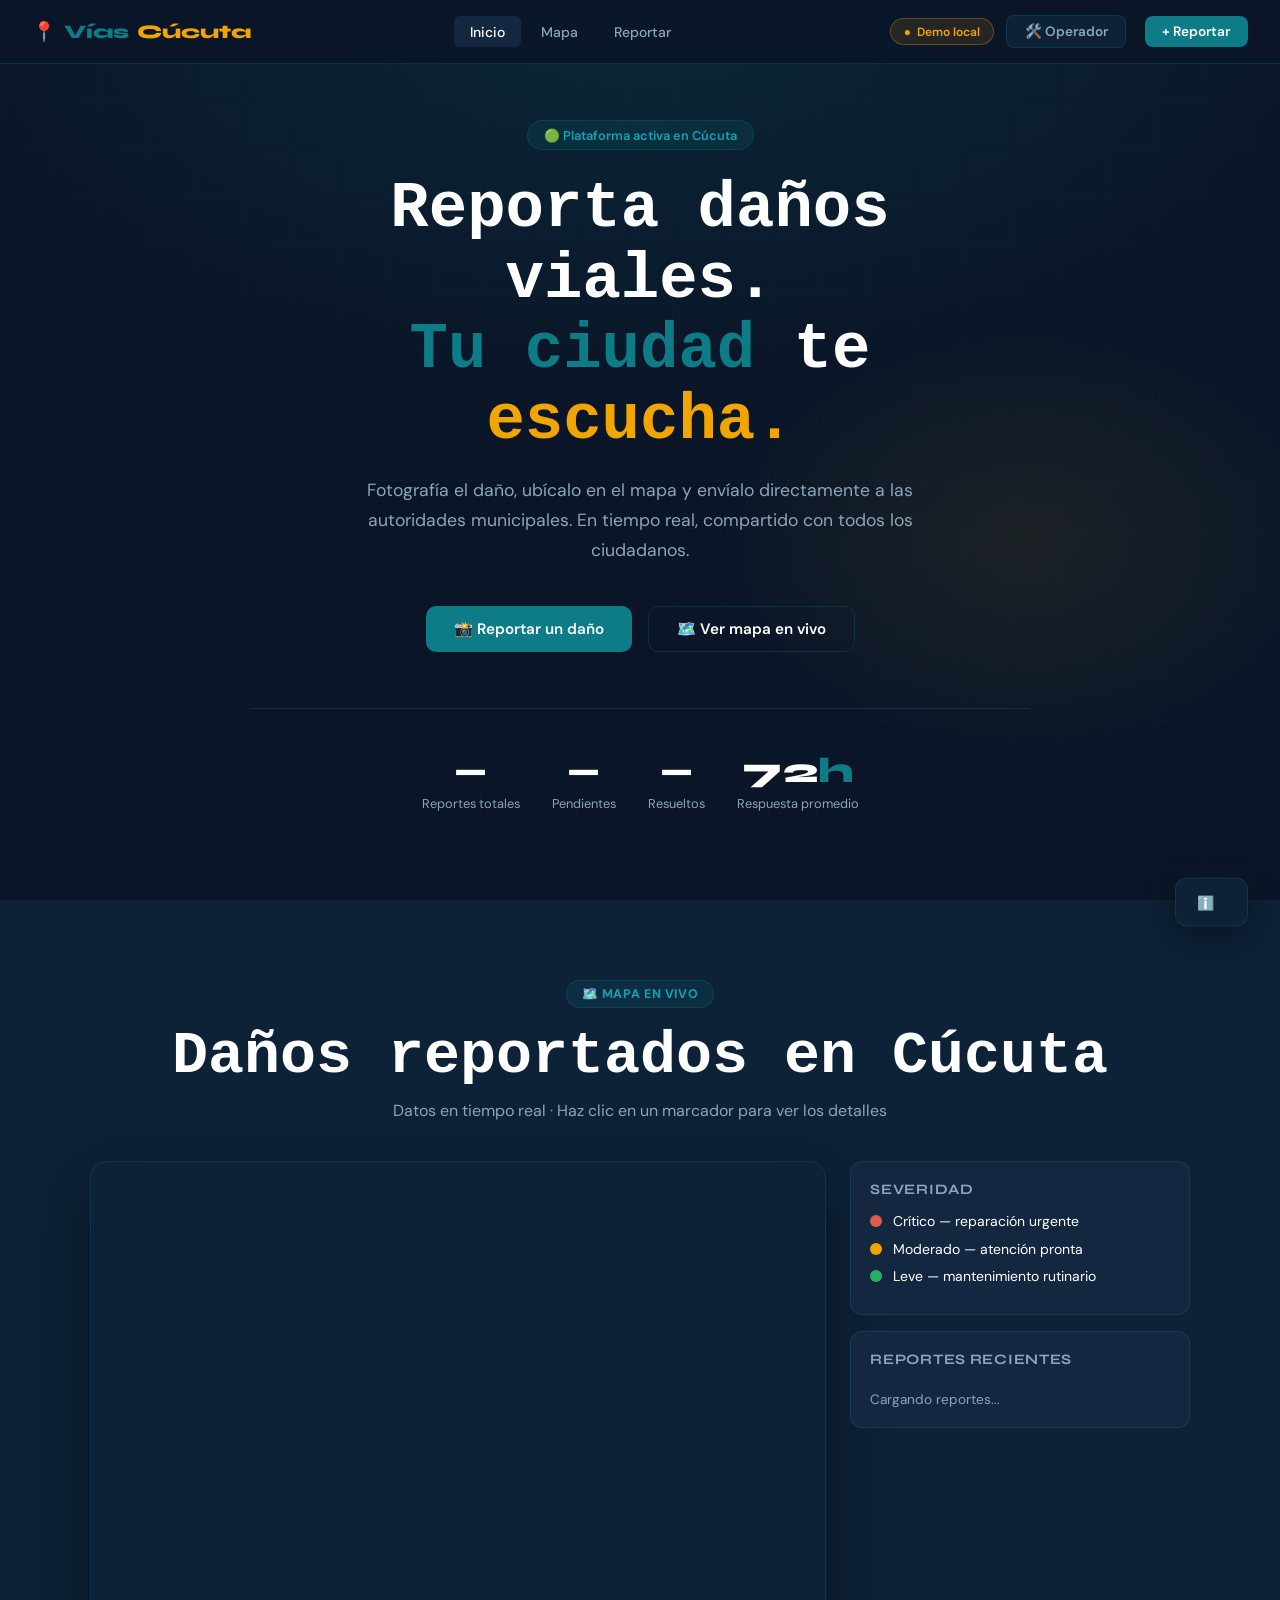
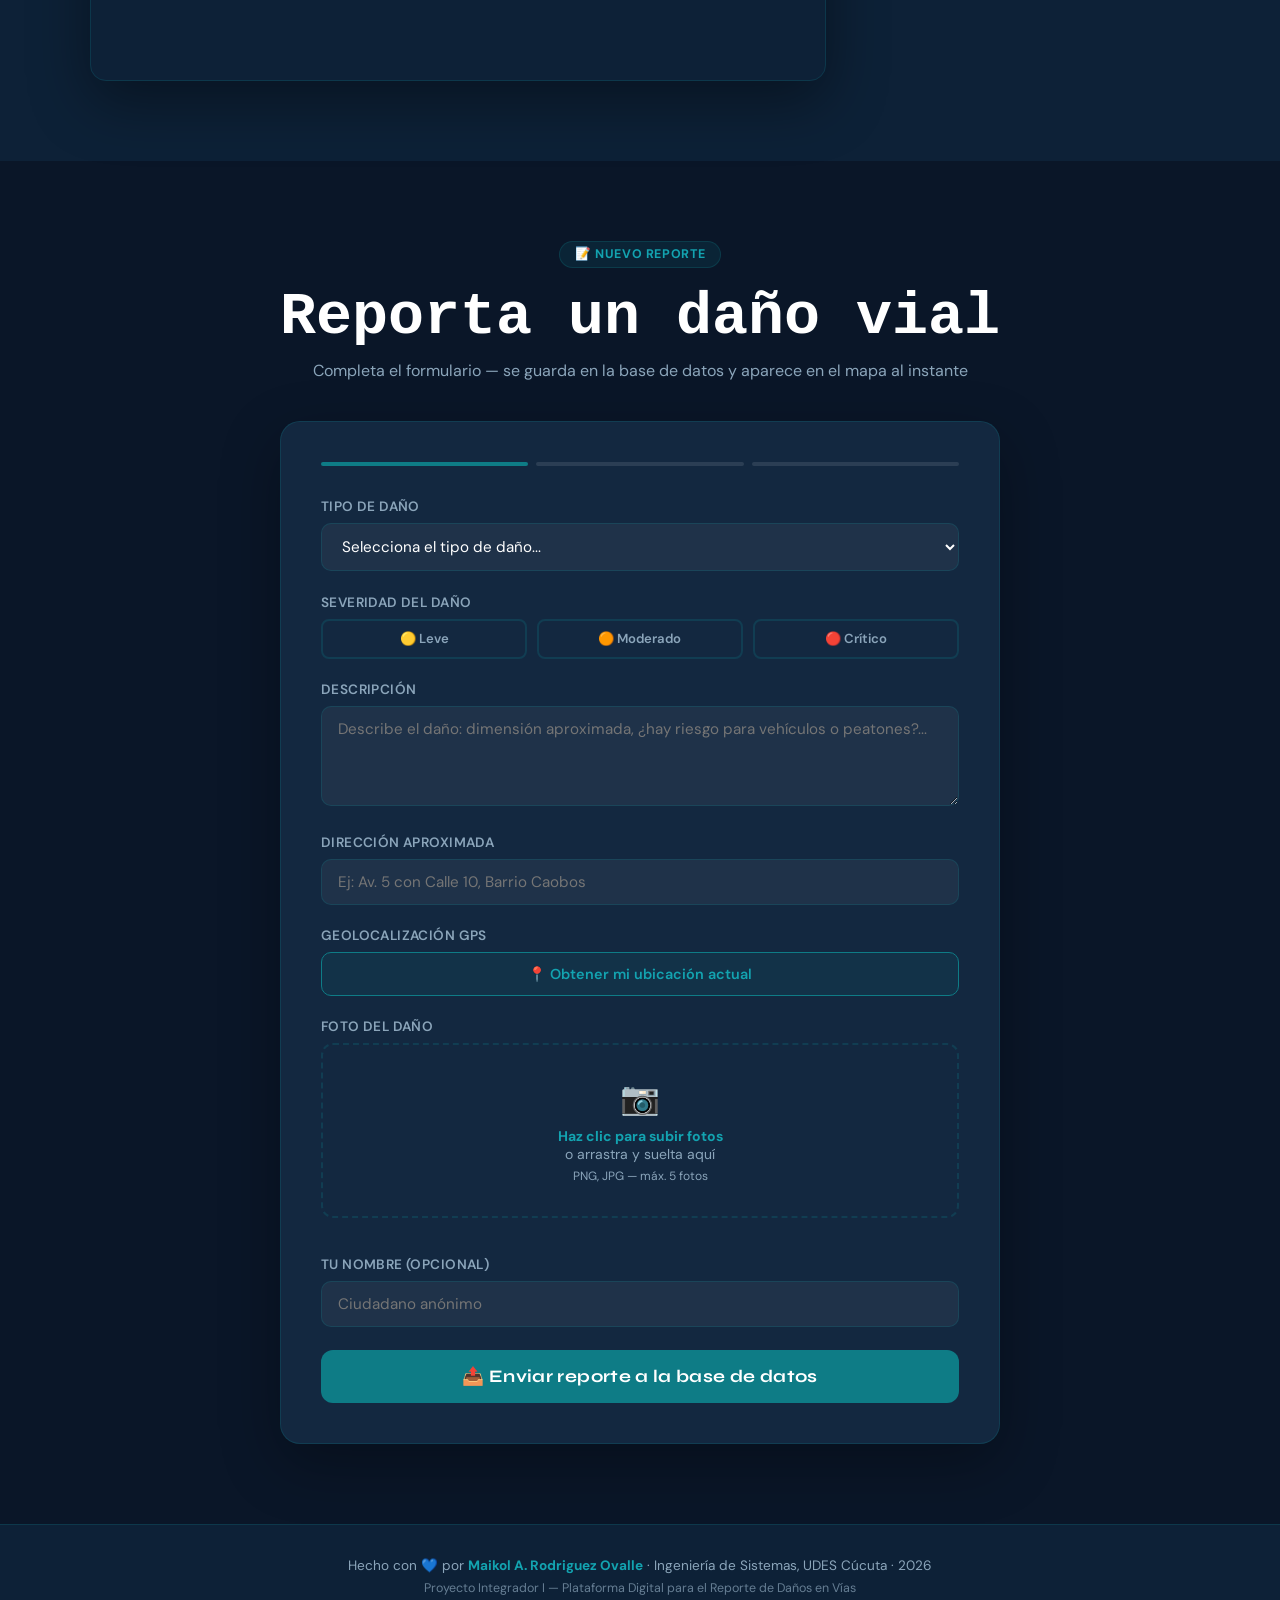
==== index.html @ e51b186f "Arreglo en bugs" ====
<!DOCTYPE html>
<html lang="es">
<head>
	<meta charset="UTF-8"/>
	<meta name="viewport" content="width=device-width, initial-scale=1.0"/>
	<title>VíasCúcuta — Reporte Ciudadano</title>
	<link rel="preconnect" href="https://fonts.googleapis.com"/>
	<link href="https://fonts.googleapis.com/css2?family=Syne:wght@400;600;700;800&family=DM+Sans:wght@300;400;500&display=swap" rel="stylesheet"/>
	<link rel="stylesheet" href="https://unpkg.com/leaflet@1.9.4/dist/leaflet.css"/>
	<script src="https://unpkg.com/leaflet@1.9.4/dist/leaflet.js"></script>

	<!-- ══════════════════════════════════════════════════════
		 FIREBASE SDK
	══════════════════════════════════════════════════════ -->
	<script type="module">
        import { initializeApp }          from "https://www.gstatic.com/firebasejs/10.12.0/firebase-app.js";
        import { getFirestore,
            collection, addDoc, onSnapshot,
            query, orderBy, serverTimestamp }
            from "https://www.gstatic.com/firebasejs/10.12.0/firebase-firestore.js";
        import { getStorage, ref, uploadBytes, getDownloadURL }
            from "https://www.gstatic.com/firebasejs/10.12.0/firebase-storage.js";

        /* ══════════════════════════════════════════════════════
		   Firebase
		══════════════════════════════════════════════════════ */
        const firebaseConfig = {
            apiKey: "AIzaSyAW15yvAjBHQR068JguNhaL_Tmtzoovmio",
            authDomain: "vias-cucuta.firebaseapp.com",
            projectId: "vias-cucuta",
            storageBucket: "vias-cucuta.firebasestorage.app",
            messagingSenderId: "1002872048654",
            appId: "1:1002872048654:web:e673afed3fc382ef80c05f",
            measurementId: "G-9JWZMMBF2T"
        };

        // ── Init ──────────────────────────────────────────────
        let db = null;
        let storage = null;
        let firebaseOK = false;

        try {
            const app = initializeApp(firebaseConfig);
            db = getFirestore(app);
            storage = getStorage(app);
            firebaseOK = !firebaseConfig.apiKey.includes("TU_");
        } catch(e) {
            console.warn("Firebase no configurado, usando modo demo local.");
        }

        // ── Expose to global scope ────────────────────────────
        window._firebase = { db, storage, firebaseOK, collection, addDoc, onSnapshot, query, orderBy, serverTimestamp, ref, uploadBytes, getDownloadURL };
	</script>

	<style>
        :root {
            --navy:       #0A1628;
            --navy2:      #0D2137;
            --teal:       #0E7C86;
            --teal-light: #13A3B0;
            --gold:       #F0A500;
            --coral:      #E05C4A;
            --green:      #27AE60;
            --white:      #FFFFFF;
            --gray:       #8BA5BA;
            --light:      #F0F6FB;
            --card:       #132840;
            --border:     rgba(14,124,134,0.25);
            --font-head:  'Syne', sans-serif;
            --font-body:  'DM Sans', sans-serif;
        }
        * { margin:0; padding:0; box-sizing:border-box; }
        html { scroll-behavior:smooth; }
        body { background:var(--navy); color:var(--white); font-family:var(--font-body); overflow-x:hidden; }

        /* NAV */
        nav {
            position:fixed; top:0; left:0; right:0; z-index:1000;
            display:flex; align-items:center; justify-content:space-between;
            padding:0 2rem; height:64px;
            background:rgba(10,22,40,0.9); backdrop-filter:blur(12px);
            border-bottom:1px solid var(--border);
        }
        .nav-logo { font-family:var(--font-head); font-weight:800; font-size:1.2rem; display:flex; align-items:center; gap:.5rem; }
        .nav-logo span { color:var(--teal); }
        .nav-logo em   { color:var(--gold); font-style:normal; }
        .nav-links { display:flex; gap:.25rem; }
        .nav-links a { color:var(--gray); text-decoration:none; padding:.4rem 1rem; border-radius:6px; font-size:.875rem; font-weight:500; transition:all .2s; }
        .nav-links a:hover, .nav-links a.active { color:var(--white); background:var(--card); }
        .nav-cta { background:var(--teal); color:var(--white); text-decoration:none; padding:.45rem 1.1rem; border-radius:8px; font-size:.85rem; font-weight:600; transition:background .2s; }
        .nav-cta:hover { background:var(--teal-light); }

        /* DB STATUS BADGE */
        .db-badge {
            display:flex; align-items:center; gap:.4rem; font-size:.75rem; font-weight:600;
            padding:.3rem .8rem; border-radius:99px;
            background:rgba(39,174,96,.12); border:1px solid rgba(39,174,96,.3); color:var(--green);
        }
        .db-badge.offline { background:rgba(240,165,0,.12); border-color:rgba(240,165,0,.3); color:var(--gold); }
        .db-badge::before { content:'●'; animation:pulse 2s infinite; }
        @keyframes pulse { 0%,100%{opacity:1} 50%{opacity:.3} }

        /* HERO */
        #inicio {
            min-height:100vh; display:flex; flex-direction:column; justify-content:center; align-items:center;
            text-align:center; padding:6rem 2rem 4rem; position:relative; overflow:hidden;
        }
        .hero-bg {
            position:absolute; inset:0; z-index:0;
            background: radial-gradient(ellipse 80% 60% at 50% 0%, rgba(14,124,134,.18) 0%, transparent 70%),
            radial-gradient(ellipse 40% 40% at 80% 60%, rgba(240,165,0,.08) 0%, transparent 60%),
            var(--navy);
        }
        .hero-grid {
            position:absolute; inset:0; z-index:0; opacity:.04;
            background-image: linear-gradient(var(--teal) 1px, transparent 1px), linear-gradient(90deg, var(--teal) 1px, transparent 1px);
            background-size:48px 48px;
        }
        .hero-content { position:relative; z-index:1; max-width:780px; }
        .hero-badge {
            display:inline-flex; align-items:center; gap:.5rem;
            background:rgba(14,124,134,.15); border:1px solid var(--border);
            color:var(--teal-light); padding:.35rem 1rem; border-radius:99px;
            font-size:.8rem; font-weight:600; margin-bottom:1.5rem;
            animation:fadeUp .6s ease both;
        }
        @keyframes fadeUp { from{opacity:0;transform:translateY(20px)} to{opacity:1;transform:translateY(0)} }
        h1 { font-family:var(--font-head); font-size:clamp(2.4rem,6vw,4rem); font-weight:800; line-height:1.1; margin-bottom:1.25rem; animation:fadeUp .6s .1s ease both; }
        h1 span { color:var(--teal); }
        h1 em   { color:var(--gold); font-style:normal; }
        .hero-sub { font-size:1.1rem; color:var(--gray); max-width:560px; margin:0 auto 2.5rem; line-height:1.7; animation:fadeUp .6s .2s ease both; }
        .hero-actions { display:flex; gap:1rem; justify-content:center; flex-wrap:wrap; animation:fadeUp .6s .3s ease both; }
        .btn-primary {
            background:var(--teal); color:var(--white); padding:.75rem 1.75rem; border-radius:10px;
            text-decoration:none; font-weight:600; font-size:.95rem; transition:all .2s;
            border:none; cursor:pointer; display:inline-flex; align-items:center; gap:.5rem;
        }
        .btn-primary:hover { background:var(--teal-light); transform:translateY(-2px); box-shadow:0 8px 24px rgba(14,124,134,.35); }
        .btn-secondary {
            background:transparent; color:var(--white); border:1px solid var(--border);
            padding:.75rem 1.75rem; border-radius:10px; text-decoration:none;
            font-weight:600; font-size:.95rem; transition:all .2s; cursor:pointer;
            display:inline-flex; align-items:center; gap:.5rem;
        }
        .btn-secondary:hover { background:var(--card); border-color:var(--teal); }
        .hero-stats {
            display:flex; gap:2rem; justify-content:center; flex-wrap:wrap;
            margin-top:3.5rem; padding-top:2.5rem; border-top:1px solid var(--border);
            animation:fadeUp .6s .4s ease both;
        }
        .stat { text-align:center; }
        .stat-n { font-family:var(--font-head); font-size:2.2rem; font-weight:800; transition:transform .3s; display:inline-block; }
        .stat-n span { color:var(--teal); }
        .stat-n.bump { transform:scale(1.18); }
        .stat-l { font-size:.8rem; color:var(--gray); margin-top:.2rem; }

        /* SECTIONS */
        .section-header { text-align:center; margin-bottom:2.5rem; }
        .section-tag { display:inline-block; background:rgba(14,124,134,.15); border:1px solid var(--border); color:var(--teal-light); padding:.3rem .9rem; border-radius:99px; font-size:.78rem; font-weight:700; letter-spacing:.05em; text-transform:uppercase; margin-bottom:.9rem; }
        .section-header h2 { font-family:var(--font-head); font-size:clamp(1.8rem,4vw,2.6rem); font-weight:800; }
        .section-header p { color:var(--gray); margin-top:.6rem; }

        /* MAP */
        #mapa { padding:5rem 2rem; background:var(--navy2); }
        .map-container { max-width:1100px; margin:0 auto; display:grid; grid-template-columns:1fr 340px; gap:1.5rem; align-items:start; }
        @media(max-width:800px){ .map-container { grid-template-columns:1fr; } }
        #map { height:520px; border-radius:16px; overflow:hidden; border:1px solid var(--border); box-shadow:0 20px 60px rgba(0,0,0,.4); }
        .map-sidebar { display:flex; flex-direction:column; gap:1rem; }
        .map-legend { background:var(--card); border:1px solid var(--border); border-radius:12px; padding:1.2rem; }
        .map-legend h4 { font-family:var(--font-head); font-size:.9rem; margin-bottom:.9rem; color:var(--gray); letter-spacing:.05em; text-transform:uppercase; }
        .legend-item { display:flex; align-items:center; gap:.7rem; margin-bottom:.6rem; font-size:.875rem; }
        .legend-dot { width:12px; height:12px; border-radius:50%; flex-shrink:0; }
        .report-list { background:var(--card); border:1px solid var(--border); border-radius:12px; padding:1.2rem; max-height:380px; overflow-y:auto; }
        .report-list h4 { font-family:var(--font-head); font-size:.9rem; margin-bottom:.9rem; color:var(--gray); letter-spacing:.05em; text-transform:uppercase; position:sticky; top:0; background:var(--card); padding-bottom:.5rem; }
        .report-list::-webkit-scrollbar { width:4px; }
        .report-list::-webkit-scrollbar-thumb { background:var(--border); border-radius:99px; }
        .report-item { display:flex; gap:.8rem; align-items:flex-start; padding:.7rem 0; border-bottom:1px solid rgba(255,255,255,.06); cursor:pointer; transition:background .15s; border-radius:6px; }
        .report-item:last-child { border-bottom:none; }
        .report-item:hover { background:rgba(14,124,134,.08); padding-left:.4rem; }
        .report-dot { width:10px; height:10px; border-radius:50%; flex-shrink:0; margin-top:4px; }
        .report-info { flex:1; }
        .report-info strong { font-size:.85rem; font-weight:600; display:block; }
        .report-info span { font-size:.78rem; color:var(--gray); }
        .report-badge { font-size:.7rem; padding:.2rem .55rem; border-radius:99px; font-weight:600; white-space:nowrap; }
        .badge-pending  { background:rgba(240,165,0,.15);  color:var(--gold); }
        .badge-progress { background:rgba(14,124,134,.15); color:var(--teal-light); }
        .badge-done     { background:rgba(39,174,96,.15);  color:var(--green); }

        /* LIVE PULSE for new reports */
        .report-item.new-report { animation: highlight 1.2s ease; }
        @keyframes highlight { 0%{background:rgba(14,124,134,.35)} 100%{background:transparent} }

        /* NEW REPORT marker pulse */
        @keyframes markerPulse {
            0%   { box-shadow: 0 2px 8px rgba(0,0,0,.5), 0 0 0 0 rgba(14,124,134,.7); }
            70%  { box-shadow: 0 2px 8px rgba(0,0,0,.5), 0 0 0 14px rgba(14,124,134,0); }
            100% { box-shadow: 0 2px 8px rgba(0,0,0,.5), 0 0 0 0 rgba(14,124,134,0); }
        }
        .marker-new { animation: markerPulse 1.5s ease 3; }

        /* LAST UPDATED tag */
        .last-updated { font-size:.73rem; color:var(--gray); margin-top:.7rem; padding-top:.6rem; border-top:1px solid rgba(255,255,255,.06); display:flex; align-items:center; gap:.4rem; }
        .last-updated span { color:var(--teal-light); font-weight:600; }

        /* FORM */
        #reporte { padding:5rem 2rem; background:var(--navy); }
        .form-wrapper { max-width:720px; margin:0 auto; background:var(--card); border:1px solid var(--border); border-radius:20px; padding:2.5rem; box-shadow:0 20px 60px rgba(0,0,0,.3); }
        .form-steps { display:flex; gap:.5rem; margin-bottom:2rem; }
        .step { flex:1; height:4px; border-radius:99px; background:rgba(255,255,255,.1); transition:background .3s; }
        .step.active { background:var(--teal); }
        .step.done   { background:var(--green); }
        .form-group { margin-bottom:1.4rem; }
        label { display:block; font-size:.85rem; font-weight:600; color:var(--gray); margin-bottom:.5rem; letter-spacing:.03em; text-transform:uppercase; }
        input, select, textarea {
            width:100%; background:rgba(255,255,255,.05); border:1px solid var(--border);
            border-radius:10px; padding:.75rem 1rem; color:var(--white);
            font-family:var(--font-body); font-size:.95rem; transition:border-color .2s, box-shadow .2s; outline:none;
        }
        input:focus, select:focus, textarea:focus { border-color:var(--teal); box-shadow:0 0 0 3px rgba(14,124,134,.2); }
        select option { background:var(--navy2); }
        textarea { resize:vertical; min-height:100px; }
        .photo-upload { border:2px dashed var(--border); border-radius:12px; padding:2rem; text-align:center; cursor:pointer; transition:all .2s; position:relative; }
        .photo-upload:hover { border-color:var(--teal); background:rgba(14,124,134,.05); }
        .photo-upload input[type=file] { position:absolute; inset:0; opacity:0; cursor:pointer; width:100%; }
        .photo-upload-icon { font-size:2rem; margin-bottom:.5rem; }
        .photo-upload p { color:var(--gray); font-size:.875rem; }
        .photo-upload strong { color:var(--teal-light); }
        .photo-preview { display:flex; gap:.75rem; flex-wrap:wrap; margin-top:1rem; }
        .photo-thumb { width:80px; height:80px; border-radius:8px; object-fit:cover; border:2px solid var(--teal); }
        .gps-btn { width:100%; background:rgba(14,124,134,.12); border:1px solid var(--teal); color:var(--teal-light); padding:.75rem 1rem; border-radius:10px; font-family:var(--font-body); font-size:.9rem; font-weight:600; cursor:pointer; transition:all .2s; display:flex; align-items:center; justify-content:center; gap:.5rem; }
        .gps-btn:hover { background:rgba(14,124,134,.25); }
        .gps-result { margin-top:.6rem; font-size:.82rem; color:var(--green); display:none; align-items:center; gap:.4rem; }
        .gps-result.show { display:flex; }
        .severity-group { display:flex; gap:.6rem; }
        .severity-btn { flex:1; padding:.6rem; border-radius:8px; border:2px solid var(--border); background:transparent; color:var(--gray); cursor:pointer; font-family:var(--font-body); font-size:.82rem; font-weight:600; transition:all .2s; text-align:center; }
        .severity-btn:hover { border-color:var(--teal); color:var(--white); }
        .sev-low.selected  { border-color:var(--gold);  background:rgba(240,165,0,.12);  color:var(--gold); }
        .sev-med.selected  { border-color:orange;       background:rgba(255,140,0,.12);  color:orange; }
        .sev-high.selected { border-color:var(--coral); background:rgba(224,92,74,.12);  color:var(--coral); }
        .form-submit { background:var(--teal); color:var(--white); width:100%; padding:1rem; border:none; border-radius:12px; cursor:pointer; font-family:var(--font-head); font-size:1.1rem; font-weight:700; letter-spacing:.02em; transition:all .2s; margin-top:.5rem; display:flex; align-items:center; justify-content:center; gap:.6rem; }
        .form-submit:hover { background:var(--teal-light); transform:translateY(-2px); box-shadow:0 8px 24px rgba(14,124,134,.35); }
        .form-submit:disabled { opacity:.5; cursor:not-allowed; transform:none; }

        /* MODAL */
        .modal-overlay { position:fixed; inset:0; background:rgba(0,0,0,.7); z-index:2000; display:flex; align-items:center; justify-content:center; opacity:0; pointer-events:none; transition:opacity .3s; backdrop-filter:blur(4px); }
        .modal-overlay.show { opacity:1; pointer-events:all; }
        .modal { background:var(--card); border:1px solid var(--border); border-radius:20px; padding:2.5rem; max-width:420px; width:90%; text-align:center; transform:scale(.95); transition:transform .3s; }
        .modal-overlay.show .modal { transform:scale(1); }
        .modal-icon { font-size:3.5rem; margin-bottom:1rem; }
        .modal h3 { font-family:var(--font-head); font-size:1.6rem; font-weight:800; margin-bottom:.6rem; }
        .modal p { color:var(--gray); font-size:.95rem; line-height:1.6; margin-bottom:1.5rem; }
        .modal-id { background:rgba(14,124,134,.15); border:1px solid var(--border); border-radius:8px; padding:.7rem 1rem; font-family:monospace; font-size:1rem; color:var(--teal-light); margin-bottom:1.5rem; }
        .modal-db-note { font-size:.8rem; color:var(--green); margin-bottom:1rem; }

        /* TOAST */
        .toast { position:fixed; bottom:2rem; right:2rem; z-index:3000; background:var(--navy2); border:1px solid var(--border); border-radius:12px; padding:.9rem 1.3rem; display:flex; align-items:center; gap:.75rem; font-size:.875rem; font-weight:500; transform:translateY(120%); transition:transform .3s; box-shadow:0 8px 32px rgba(0,0,0,.4); max-width:340px; }
        .toast.show { transform:translateY(0); }

        /* SETUP BANNER */
        .setup-banner {
            background: linear-gradient(135deg, rgba(240,165,0,.15), rgba(14,124,134,.15));
            border: 1px solid rgba(240,165,0,.4);
            border-radius:16px; padding:1.5rem 2rem; margin:0 auto 2rem; max-width:720px;
            display:none;
        }
        .setup-banner.show { display:block; }
        .setup-banner h4 { font-family:var(--font-head); color:var(--gold); margin-bottom:.5rem; }
        .setup-banner p  { color:var(--gray); font-size:.9rem; line-height:1.6; }
        .setup-banner code { background:rgba(255,255,255,.08); padding:.1rem .4rem; border-radius:4px; font-size:.85rem; color:var(--teal-light); }


        /* ── MODAL DE DUPLICADO ── */
        .dup-overlay {
            position:fixed; inset:0; background:rgba(0,0,0,.75); z-index:2500;
            display:flex; align-items:center; justify-content:center;
            opacity:0; pointer-events:none; transition:opacity .3s;
            backdrop-filter:blur(5px);
        }
        .dup-overlay.show { opacity:1; pointer-events:all; }
        .dup-modal {
            background:var(--card); border:1px solid rgba(224,92,74,.35);
            border-radius:20px; padding:2rem; max-width:460px; width:90%;
            transform:translateY(20px) scale(.97); transition:transform .3s;
            box-shadow:0 24px 64px rgba(0,0,0,.55);
        }
        .dup-overlay.show .dup-modal { transform:translateY(0) scale(1); }

        .dup-header { display:flex; align-items:center; gap:.8rem; margin-bottom:1.2rem; }
        .dup-icon {
            width:44px; height:44px; border-radius:50%; flex-shrink:0;
            background:rgba(224,92,74,.15); border:1px solid rgba(224,92,74,.35);
            display:flex; align-items:center; justify-content:center; font-size:1.3rem;
        }
        .dup-title { font-family:var(--font-head); font-size:1.2rem; font-weight:800; }
        .dup-subtitle { color:var(--gray); font-size:.82rem; margin-top:.15rem; }

        .dup-card {
            background:rgba(255,255,255,.04); border:1px solid var(--border);
            border-radius:12px; padding:1rem 1.1rem; margin-bottom:1.2rem;
        }
        .dup-card-row {
            display:flex; justify-content:space-between; align-items:flex-start;
            gap:.5rem; padding:.35rem 0; border-bottom:1px solid rgba(255,255,255,.05);
            font-size:.85rem;
        }
        .dup-card-row:last-child { border-bottom:none; padding-bottom:0; }
        .dup-card-label { color:var(--gray); font-size:.75rem; font-weight:600;
            text-transform:uppercase; letter-spacing:.04em; flex-shrink:0; }
        .dup-card-val { color:#D4E4F0; text-align:right; }

        .dup-dist-pill {
            display:inline-flex; align-items:center; gap:.3rem;
            background:rgba(224,92,74,.15); border:1px solid rgba(224,92,74,.35);
            color:var(--coral); border-radius:99px; padding:.25rem .75rem;
            font-size:.78rem; font-weight:700;
        }

        .dup-actions { display:flex; gap:.75rem; }
        .dup-btn-cancel {
            flex:1; padding:.75rem 1rem; border-radius:10px;
            border:1px solid var(--border); background:transparent;
            color:var(--gray); cursor:pointer; font-family:var(--font-body);
            font-size:.9rem; font-weight:600; transition:all .2s;
        }
        .dup-btn-cancel:hover { border-color:var(--teal); color:var(--white); }
        .dup-btn-map {
            flex:1; padding:.75rem 1rem; border-radius:10px;
            border:1px solid var(--teal); background:rgba(14,124,134,.15);
            color:var(--teal-light); cursor:pointer; font-family:var(--font-body);
            font-size:.9rem; font-weight:600; transition:all .2s;
        }
        .dup-btn-map:hover { background:rgba(14,124,134,.28); color:var(--white); }

        footer { background:var(--navy2); border-top:1px solid var(--border); padding:2rem; text-align:center; color:var(--gray); font-size:.85rem; }
        footer strong { color:var(--teal-light); }

        /* Leaflet */
        .leaflet-popup-content-wrapper { background:var(--card); color:var(--white); border:1px solid var(--border); border-radius:12px; }
        .leaflet-popup-tip { background:var(--card); }
        .leaflet-popup-content { font-family:var(--font-body); font-size:.875rem; }
        .popup-title { font-family:var(--font-head); font-weight:700; font-size:1rem; margin-bottom:.3rem; }
        .popup-meta { color:var(--gray); font-size:.78rem; }

        /* Popup photo strip */
        .popup-photos { display:flex; gap:6px; flex-wrap:wrap; margin-top:8px; }
        .popup-photo {
            width:72px; height:60px; object-fit:cover; border-radius:6px;
            border:2px solid var(--border); cursor:pointer; transition:transform .15s, border-color .15s;
        }
        .popup-photo:hover { transform:scale(1.07); border-color:var(--teal); }
        .popup-no-photo { color:var(--gray); font-size:.75rem; margin-top:6px; font-style:italic; }

        /* LIGHTBOX */
        .lightbox {
            position:fixed; inset:0; z-index:9999;
            background:rgba(0,0,0,.88); backdrop-filter:blur(6px);
            display:flex; align-items:center; justify-content:center;
            opacity:0; pointer-events:none; transition:opacity .25s;
        }
        .lightbox.show { opacity:1; pointer-events:all; }
        .lightbox-inner { position:relative; max-width:90vw; max-height:90vh; display:flex; flex-direction:column; align-items:center; gap:12px; }
        .lightbox img { max-width:90vw; max-height:78vh; border-radius:12px; box-shadow:0 20px 60px rgba(0,0,0,.7); object-fit:contain; }
        .lightbox-close {
            position:absolute; top:-40px; right:0;
            background:rgba(255,255,255,.15); border:none; color:#fff;
            width:32px; height:32px; border-radius:50%; font-size:1.1rem;
            cursor:pointer; display:flex; align-items:center; justify-content:center;
            transition:background .2s;
        }
        .lightbox-close:hover { background:rgba(255,255,255,.3); }
        .lightbox-thumbs { display:flex; gap:8px; }
        .lightbox-thumb {
            width:56px; height:46px; object-fit:cover; border-radius:6px;
            border:2px solid transparent; cursor:pointer; transition:border-color .15s, opacity .15s;
            opacity:.6;
        }
        .lightbox-thumb.active { border-color:var(--teal); opacity:1; }
        .lightbox-nav {
            position:absolute; top:50%; transform:translateY(-50%);
            background:rgba(255,255,255,.15); border:none; color:#fff;
            width:40px; height:40px; border-radius:50%; font-size:1.3rem;
            cursor:pointer; display:flex; align-items:center; justify-content:center;
            transition:background .2s;
        }
        .lightbox-nav:hover { background:rgba(255,255,255,.3); }
        .lightbox-nav.prev { left:-56px; }
        .lightbox-nav.next { right:-56px; }
	</style>
</head>
<body>

<!-- NAV -->
<nav id="navbar">
	<div class="nav-logo">📍 <span>Vías</span><em>Cúcuta</em></div>
	<div class="nav-links">
		<a href="#inicio" class="active">Inicio</a>
		<a href="#mapa">Mapa</a>
		<a href="#reporte">Reportar</a>
	</div>
	<div style="display:flex;align-items:center;gap:.75rem;">
		<div class="db-badge offline" id="db-badge">Demo local</div>
		<a href="admin.html" class="nav-cta" style="background:var(--navy2);border:1px solid var(--border);color:var(--gray);margin-right:.4rem;">🛠️ Operador</a><a href="#reporte" class="nav-cta">+ Reportar</a>
	</div>
</nav>

<!-- HERO -->
<section id="inicio">
	<div class="hero-bg"></div>
	<div class="hero-grid"></div>
	<div class="hero-content">
		<div class="hero-badge">🟢 Plataforma activa en Cúcuta</div>
		<h1 style="font-family: 'Courier New'">Reporta daños viales.<br/><span>Tu ciudad</span> te <em>escucha.</em></h1>
		<p class="hero-sub">Fotografía el daño, ubícalo en el mapa y envíalo directamente a las autoridades municipales. En tiempo real, compartido con todos los ciudadanos.</p>
		<div class="hero-actions">
			<a href="#reporte" class="btn-primary">📸 Reportar un daño</a>
			<a href="#mapa" class="btn-secondary">🗺️ Ver mapa en vivo</a>
		</div>
		<div class="hero-stats">
			<div class="stat"><div class="stat-n" id="stat-total">—</div><div class="stat-l">Reportes totales</div></div>
			<div class="stat"><div class="stat-n" id="stat-pending">—</div><div class="stat-l">Pendientes</div></div>
			<div class="stat"><div class="stat-n" id="stat-done">—</div><div class="stat-l">Resueltos</div></div>
			<div class="stat"><div class="stat-n">72<span>h</span></div><div class="stat-l">Respuesta promedio</div></div>
		</div>
	</div>
</section>

<!-- MAP -->
<section id="mapa">
	<div class="section-header">
		<div class="section-tag">🗺️ Mapa en vivo</div>
		<h2 style="font-family: 'Courier New'; font-size: 60px">Daños reportados en Cúcuta</h2>
		<p>Datos en tiempo real · Haz clic en un marcador para ver los detalles</p>
	</div>
	<div class="map-container">
		<div id="map"></div>
		<div class="map-sidebar">
			<div class="map-legend">
				<h4>Severidad</h4>
				<div class="legend-item"><div class="legend-dot" style="background:#E05C4A"></div>Crítico — reparación urgente</div>
				<div class="legend-item"><div class="legend-dot" style="background:#F0A500"></div>Moderado — atención pronta</div>
				<div class="legend-item"><div class="legend-dot" style="background:#27AE60"></div>Leve — mantenimiento rutinario</div>
			</div>
			<div class="report-list">
				<h4>Reportes recientes</h4>
				<div id="report-list-container"><p style="color:var(--gray);font-size:.85rem;">Cargando reportes...</p></div>
				<div class="last-updated" id="last-updated" style="display:none;">
					🔄 Actualizado <span id="last-updated-time">hace un momento</span>
				</div>
			</div>
		</div>
	</div>
</section>

<!-- FORM -->
<section id="reporte">
	<div class="section-header">
		<div class="section-tag">📝 Nuevo reporte</div>
		<h2 style="font-family: 'Courier New'; font-size: 60px">Reporta un daño vial</h2>
		<p>Completa el formulario — se guarda en la base de datos y aparece en el mapa al instante</p>
	</div>

	<!-- Setup banner (visible solo si Firebase no está configurado) -->
	<div class="setup-banner" id="setup-banner">
		<h4>⚙️ Modo demo — configura Firebase para datos reales</h4>
		<p>Actualmente los reportes se guardan solo en este navegador. Para que todos los usuarios compartan los mismos datos, sigue los pasos al final de esta página y pega tu configuración de Firebase en el código.</p>
	</div>

	<div class="form-wrapper">
		<div class="form-steps">
			<div class="step active" id="step1"></div>
			<div class="step" id="step2"></div>
			<div class="step" id="step3"></div>
		</div>
		<form id="report-form">
			<div class="form-group">
				<label>Tipo de daño</label>
				<select id="damage-type" required>
					<option value="">Selecciona el tipo de daño...</option>
					<option value="Hueco / Bache">🕳️ Hueco / Bache</option>
					<option value="Grieta en pavimento">🔓 Grieta en el pavimento</option>
					<option value="Hundimiento">⬇️ Hundimiento de calzada</option>
					<option value="Bordillo deteriorado">🧱 Bordillo / Andén deteriorado</option>
					<option value="Falta señalización">🚧 Falta de señalización</option>
					<option value="Otro">❓ Otro</option>
				</select>
			</div>
			<div class="form-group">
				<label>Severidad del daño</label>
				<div class="severity-group">
					<button type="button" class="severity-btn sev-low"  onclick="setSeverity('leve',this)">🟡 Leve</button>
					<button type="button" class="severity-btn sev-med"  onclick="setSeverity('moderado',this)">🟠 Moderado</button>
					<button type="button" class="severity-btn sev-high" onclick="setSeverity('critico',this)">🔴 Crítico</button>
				</div>
			</div>
			<div class="form-group">
				<label>Descripción</label>
				<textarea id="description" placeholder="Describe el daño: dimensión aproximada, ¿hay riesgo para vehículos o peatones?..."></textarea>
			</div>
			<div class="form-group">
				<label>Dirección aproximada</label>
				<input type="text" id="address" placeholder="Ej: Av. 5 con Calle 10, Barrio Caobos" required/>
			</div>
			<div class="form-group">
				<label>Geolocalización GPS</label>
				<button type="button" class="gps-btn" id="gps-btn" onclick="getGPS()">📍 Obtener mi ubicación actual</button>
				<div class="gps-result" id="gps-result">✅ Ubicación capturada: <span id="gps-coords"></span></div>
			</div>
			<div class="form-group">
				<label>Foto del daño</label>
				<div class="photo-upload">
					<input type="file" id="photo-input" accept="image/*" multiple onchange="handlePhotos(this)"/>
					<div class="photo-upload-icon">📷</div>
					<p><strong>Haz clic para subir fotos</strong><br/>o arrastra y suelta aquí</p>
					<p style="font-size:.75rem;margin-top:.3rem;color:var(--gray)">PNG, JPG — máx. 5 fotos</p>
				</div>
				<div class="photo-preview" id="photo-preview"></div>
			</div>
			<div class="form-group">
				<label>Tu nombre (opcional)</label>
				<input type="text" id="reporter-name" placeholder="Ciudadano anónimo"/>
			</div>
			<button type="submit" class="form-submit" id="submit-btn">📤 Enviar reporte a la base de datos</button>
		</form>
	</div>
</section>

<!-- FOOTER -->
<footer>
	<p>Hecho con 💙 por <strong>Maikol A. Rodriguez Ovalle</strong> · Ingeniería de Sistemas, UDES Cúcuta · 2026</p>
	<p style="margin-top:.4rem;font-size:.78rem;opacity:.7;">Proyecto Integrador I — Plataforma Digital para el Reporte de Daños en Vías</p>

</footer>

<!-- MODAL -->
<div class="modal-overlay" id="modal">
	<div class="modal">
		<div class="modal-icon">✅</div>
		<h3>¡Reporte enviado!</h3>
		<p>Tu reporte fue registrado exitosamente.</p>
		<div class="modal-db-note" id="modal-db-note"></div>
		<div class="modal-id" id="modal-id">ID: #...</div>
		<button class="btn-primary" style="width:100%;justify-content:center;" onclick="closeModal()">Ver en el mapa →</button>
	</div>
</div>


<!-- ══════ MODAL DUPLICADO ══════ -->
<div class="dup-overlay" id="dup-modal">
	<div class="dup-modal">
		<div class="dup-header">
			<div class="dup-icon">⚠️</div>
			<div>
				<div class="dup-title">Reporte ya existente</div>
				<div class="dup-subtitle">Hay un daño activo muy cerca de tu ubicación</div>
			</div>
		</div>

		<div class="dup-card">
			<div class="dup-card-row">
				<span class="dup-card-label">Tipo</span>
				<span class="dup-card-val" id="dup-type">—</span>
			</div>
			<div class="dup-card-row">
				<span class="dup-card-label">Dirección</span>
				<span class="dup-card-val" id="dup-address">—</span>
			</div>
			<div class="dup-card-row">
				<span class="dup-card-label">Estado</span>
				<span class="dup-card-val" id="dup-status">—</span>
			</div>
			<div class="dup-card-row">
				<span class="dup-card-label">Reportado</span>
				<span class="dup-card-val" id="dup-date">—</span>
			</div>
			<div class="dup-card-row">
				<span class="dup-card-label">Distancia</span>
				<span class="dup-dist-pill" id="dup-dist">— m</span>
			</div>
		</div>

		<p style="color:var(--gray);font-size:.86rem;line-height:1.6;margin-bottom:1.3rem;">
			Este reporte ya está siendo gestionado por las autoridades.
			Si tu daño es <strong style="color:var(--white);">diferente o en otra ubicación exacta</strong>,
			puedes ajustar el GPS y volver a intentarlo.
		</p>

		<div class="dup-actions">
			<button class="dup-btn-cancel" onclick="closeDupModal()">✕ Cancelar envío</button>
			<button class="dup-btn-map" onclick="verDuplicadoEnMapa()">🗺️ Ver en el mapa</button>
		</div>
	</div>
</div>

<!-- LIGHTBOX -->
<div class="lightbox" id="lightbox" onclick="closeLightbox(event)">
	<div class="lightbox-inner">
		<button class="lightbox-close" onclick="closeLightboxBtn()">✕</button>
		<button class="lightbox-nav prev" id="lb-prev" onclick="lbNav(-1)">‹</button>
		<img id="lb-img" src="" alt="Foto del reporte"/>
		<button class="lightbox-nav next" id="lb-next" onclick="lbNav(1)">›</button>
		<div class="lightbox-thumbs" id="lb-thumbs"></div>
	</div>
</div>

<!-- TOAST -->
<div class="toast" id="toast">
	<span id="toast-icon">ℹ️</span>
	<span id="toast-msg"></span>
</div>

<script>
    // ─── WAIT FOR FIREBASE MODULE ─────────────────────────────────────────────────
    // The Firebase module sets window._firebase asynchronously.
    // We poll briefly to let it initialize.
    const CUCUTA = [7.8939, -72.5078];
    const SEVER_COLOR  = { critico:"#E05C4A", moderado:"#F0A500", leve:"#27AE60" };
    const STATUS_LABEL = { pending:"Pendiente", progress:"En proceso", done:"Resuelto" };
    const STATUS_CLASS = { pending:"badge-pending", progress:"badge-progress", done:"badge-done" };

    const SAMPLE = [
        { id:"RPT-001", type:"Hueco / Bache",       address:"Av. 5 con Calle 10, Caobos",         severity:"critico",  status:"pending",  lat:7.8990,  lng:-72.5050, desc:"Hueco de ~50 cm. Riesgo para motos.",              date:"Hace 2 días" },
        { id:"RPT-002", type:"Grieta en pavimento", address:"Calle 13 #8-40, La Playa",            severity:"moderado", status:"progress", lat:7.8920,  lng:-72.5120, desc:"Grieta longitudinal de 3 m en carril derecho.",    date:"Hace 3 días" },
        { id:"RPT-003", type:"Hundimiento",         address:"Av. Libertadores Km 2",               severity:"critico",  status:"pending",  lat:7.8870,  lng:-72.4990, desc:"Hundimiento severo con acumulación de agua.",     date:"Hace 1 día"  },
        { id:"RPT-004", type:"Bordillo deteriorado",address:"Calle 7 con Av. 4, Centro",           severity:"leve",     status:"done",     lat:7.9010,  lng:-72.5080, desc:"Bordillo roto afecta andén peatonal.",            date:"Hace 1 semana"},
        { id:"RPT-005", type:"Hueco / Bache",       address:"Barrio Atalaya, Cra 12",              severity:"moderado", status:"progress", lat:7.8960,  lng:-72.5200, desc:"Múltiples huecos en 30 m de vía.",                date:"Hace 4 días" },
        { id:"RPT-006", type:"Falta señalización",  address:"Intersección Av. 0 con Calle 9",     severity:"leve",     status:"done",     lat:7.9040,  lng:-72.5010, desc:"Señal de 'Ceda el paso' desaparecida.",           date:"Hace 2 semanas"},
        { id:"RPT-007", type:"Grieta en pavimento", address:"Diagonal Santander, Sector Norte",   severity:"moderado", status:"pending",  lat:7.9070,  lng:-72.5160, desc:"Grieta transversal de 2 m, riesgo vehicular.",    date:"Hace 5 horas"},
    ];

    let allReports = [];
    let selectedSeverity = "";
    let userLat = null, userLng = null;
    let map, markersLayer;
    let firebaseReady = false;

    // ─── FIREBASE INTEGRATION ────────────────────────────────────────────────────
    function setupFirebase() {
        const fb = window._firebase;
        if (!fb) return; // not loaded yet

        if (!fb.firebaseOK) {
            document.getElementById("setup-banner").classList.add("show");
            // Solo en modo demo mostramos los reportes de muestra
            allReports = [...SAMPLE];
            renderMarkers();
            renderList();
            updateStats();
            return;
        }

        // Firebase is configured — switch UI
        firebaseReady = true;
        const badge = document.getElementById("db-badge");
        badge.textContent = "🟢 Firebase en vivo";
        badge.classList.remove("offline");

        // Real-time listener con detección de nuevos reportes
        let isFirstLoad = true;
        const q = fb.query(fb.collection(fb.db, "reportes"), fb.orderBy("timestamp", "desc"));
        fb.onSnapshot(q, snapshot => {
            const prevCount = allReports.length;
            const fbReports = snapshot.docs.map(doc => ({
                id: doc.id, ...doc.data(),
                date: timeAgo(doc.data().timestamp?.toDate())
            }));
            allReports = [...fbReports];

            // Toast cuando llega un reporte nuevo (no en la carga inicial)
            const isNew = !isFirstLoad && allReports.length > prevCount;
            if (isNew) {
                showToast("🆕", `Nuevo reporte registrado — ${allReports.length} en total`);
            }
            isFirstLoad = false;

            renderMarkers();
            renderList(isNew);
            updateStats();

            // Indicador "última actualización"
            const lu = document.getElementById("last-updated");
            const luTime = document.getElementById("last-updated-time");
            if (lu && luTime) {
                lu.style.display = "flex";
                luTime.textContent = new Date().toLocaleTimeString("es-CO", { hour:"2-digit", minute:"2-digit" });
            }
        });
    }

    async function uploadPhotos(files) {
        const fb = window._firebase;
        if (!fb.storage || !files.length) return [];
        const urls = await Promise.all(files.map(async file => {
            const path = `reportes/${Date.now()}_${file.name}`;
            const storageRef = fb.ref(fb.storage, path);
            await fb.uploadBytes(storageRef, file);
            return await fb.getDownloadURL(storageRef);
        }));
        return urls;
    }

    async function saveToFirebase(report, photoFiles) {
        const fb = window._firebase;
        const photoUrls = await uploadPhotos(photoFiles);
        const docRef = await fb.addDoc(fb.collection(fb.db, "reportes"), {
            ...report,
            photos: photoUrls,
            timestamp: fb.serverTimestamp()
        });
        return docRef.id;
    }

    function timeAgo(date) {
        if (!date) return "Ahora mismo";
        const s = Math.floor((Date.now() - date.getTime()) / 1000);
        if (s < 60)   return "Hace un momento";
        if (s < 3600) return `Hace ${Math.floor(s/60)} min`;
        if (s < 86400) return `Hace ${Math.floor(s/3600)} h`;
        return `Hace ${Math.floor(s/86400)} días`;
    }

    // ─── MAP ─────────────────────────────────────────────────────────────────────
    function initMap() {
        map = L.map("map", { center: CUCUTA, zoom: 13 });
        L.tileLayer("https://{s}.basemaps.cartocdn.com/dark_all/{z}/{x}/{y}{r}.png", {
            attribution:'&copy; CARTO', maxZoom:19
        }).addTo(map);
        markersLayer = L.layerGroup().addTo(map);
        renderMarkers();
    }

    function makeIcon(color, severity) {
        const glow = severity === "critico" ? `, 0 0 0 4px ${color}33` : "";
        return L.divIcon({
            className:"",
            html:`<div style="width:18px;height:18px;background:${color};border-radius:50%;border:3px solid rgba(255,255,255,.9);box-shadow:0 2px 8px rgba(0,0,0,.5)${glow};"></div>`,
            iconSize:[18,18], iconAnchor:[9,9]
        });
    }

    function renderMarkers() {
        if (!markersLayer) return;
        markersLayer.clearLayers();
        allReports.forEach(r => {
            if (!r.lat || !r.lng) return;
            const color = SEVER_COLOR[r.severity] || "#8BA5BA";
            const m = L.marker([r.lat, r.lng], { icon: makeIcon(color, r.severity) });

            // Build photo strip HTML
            let photosHtml = "";
            if (r.photos && r.photos.length) {
                const thumbs = r.photos.map((url, i) =>
                    `<img class="popup-photo" src="${url}" alt="foto ${i+1}"
                          onclick="openLightbox(${JSON.stringify(r.photos)}, ${i})" />`
                ).join("");
                photosHtml = `<div class="popup-photos">${thumbs}</div>`;
            } else {
                photosHtml = `<p class="popup-no-photo">📷 Sin fotos adjuntas</p>`;
            }

            m.bindPopup(`
      <div class="popup-title">${r.type}</div>
      <div class="popup-meta">📍 ${r.address}</div>
      <div class="popup-meta" style="margin-top:4px;">
        <span style="color:${color};font-weight:700;">${r.severity || "—"}</span>
        &nbsp;·&nbsp; ${STATUS_LABEL[r.status] || "Pendiente"}
      </div>
      <div style="margin-top:6px;font-size:.82rem;color:#D4E4F0;line-height:1.4;">${r.desc || ""}</div>
      <div class="popup-meta" style="margin-top:6px;">🕐 ${r.date} · 👤 ${r.reporter || "Anónimo"}</div>
      ${photosHtml}
    `, { maxWidth: 300 });
            m.addTo(markersLayer);
        });
    }

    // ─── REPORT LIST ─────────────────────────────────────────────────────────────
    function renderList(highlightFirst = false) {
        const container = document.getElementById("report-list-container");
        const recent = allReports.slice(0, 8);
        if (!recent.length) { container.innerHTML = '<p style="color:var(--gray);font-size:.85rem;">Sin reportes aún.</p>'; return; }
        container.innerHTML = recent.map((r, i) => `
    <div class="report-item ${highlightFirst && i===0 ? 'new-report' : ''}" onclick="flyTo(${r.lat},${r.lng})">
      <div class="report-dot" style="background:${SEVER_COLOR[r.severity]||'#8BA5BA'}"></div>
      <div class="report-info">
        <strong>${r.type}</strong>
        <span>${r.address} · ${r.date}</span>
      </div>
      <span class="report-badge ${STATUS_CLASS[r.status] || 'badge-pending'}">${STATUS_LABEL[r.status] || 'Pendiente'}</span>
    </div>
  `).join("");
    }

    function flyTo(lat, lng) {
        if (!lat || !lng) return;
        map.flyTo([lat, lng], 16, { duration:1 });
        document.getElementById("mapa").scrollIntoView({ behavior:"smooth" });
    }

    // ─── LIGHTBOX ────────────────────────────────────────────────────────────────
    let lbPhotos = [], lbIndex = 0;

    function openLightbox(photos, index) {
        lbPhotos = photos;
        lbIndex = index;
        renderLightbox();
        document.getElementById("lightbox").classList.add("show");
    }

    function renderLightbox() {
        document.getElementById("lb-img").src = lbPhotos[lbIndex];
        document.getElementById("lb-prev").style.display = lbPhotos.length > 1 ? "flex" : "none";
        document.getElementById("lb-next").style.display = lbPhotos.length > 1 ? "flex" : "none";
        const thumbsEl = document.getElementById("lb-thumbs");
        thumbsEl.innerHTML = lbPhotos.map((url, i) =>
            `<img class="lightbox-thumb ${i===lbIndex?'active':''}" src="${url}" onclick="lbNav(${i - lbIndex})" />`
        ).join("");
    }

    function lbNav(delta) {
        lbIndex = (lbIndex + delta + lbPhotos.length) % lbPhotos.length;
        renderLightbox();
    }

    function closeLightbox(e) {
        if (e.target === document.getElementById("lightbox"))
            document.getElementById("lightbox").classList.remove("show");
    }

    function closeLightboxBtn() {
        document.getElementById("lightbox").classList.remove("show");
    }

    document.addEventListener("keydown", e => {
        const lb = document.getElementById("lightbox");
        if (!lb.classList.contains("show")) return;
        if (e.key === "ArrowRight") lbNav(1);
        if (e.key === "ArrowLeft")  lbNav(-1);
        if (e.key === "Escape")     lb.classList.remove("show");
    });

    // ─── STATS ───────────────────────────────────────────────────────────────────
    function updateStats() {
        setStatNum("stat-total",   allReports.length);
        setStatNum("stat-pending", allReports.filter(r => r.status === "pending").length);
        setStatNum("stat-done",    allReports.filter(r => r.status === "done").length);
    }

    function setStatNum(id, val) {
        const el = document.getElementById(id);
        if (!el) return;
        const prev = parseInt(el.textContent) || 0;
        el.textContent = val;
        if (prev !== val) {
            el.classList.add("bump");
            setTimeout(() => el.classList.remove("bump"), 350);
        }
    }

    // ─── FORM HELPERS ────────────────────────────────────────────────────────────
    function setSeverity(val, btn) {
        selectedSeverity = val;
        document.querySelectorAll(".severity-btn").forEach(b => b.classList.remove("selected"));
        btn.classList.add("selected");
        updateSteps();
    }

    function getGPS() {
        const btn = document.getElementById("gps-btn");
        btn.textContent = "⏳ Obteniendo ubicación...";
        btn.disabled = true;
        const onSuccess = pos => {
            userLat = pos.coords.latitude.toFixed(5);
            userLng = pos.coords.longitude.toFixed(5);
            showGPSResult();
        };
        const onError = () => {
            // Simulated demo location inside Cúcuta
            userLat = (7.8939 + (Math.random()-.5)*.02).toFixed(5);
            userLng = (-72.5078 + (Math.random()-.5)*.02).toFixed(5);
            showGPSResult();
            showToast("📍", "Usando ubicación de demostración en Cúcuta");
        };
        if (navigator.geolocation) navigator.geolocation.getCurrentPosition(onSuccess, onError);
        else onError();
    }

    function showGPSResult() {
        const btn = document.getElementById("gps-btn");
        btn.textContent = "✅ Ubicación capturada";
        btn.style.borderColor = "var(--green)"; btn.style.color = "var(--green)";
        btn.disabled = false;
        document.getElementById("gps-coords").textContent = `${userLat}, ${userLng}`;
        document.getElementById("gps-result").classList.add("show");
        updateSteps();
    }

    function handlePhotos(input) {
        const preview = document.getElementById("photo-preview");
        const files = Array.from(input.files).slice(0,5);
        preview.innerHTML = "";
        files.forEach(f => {
            const url = URL.createObjectURL(f);
            const img = document.createElement("img");
            img.src = url; img.className = "photo-thumb";
            preview.appendChild(img);
        });
        if (files.length) updateSteps();
    }

    function updateSteps() {
        const type = document.getElementById("damage-type").value;
        const addr = document.getElementById("address").value;
        const s1 = type && selectedSeverity;
        const s2 = addr && userLat;
        document.getElementById("step1").className = "step " + (s1 ? "done" : "active");
        document.getElementById("step2").className = "step " + (s2 ? "done" : (s1 ? "active" : ""));
        document.getElementById("step3").className = "step " + (s2 ? "active" : "");
    }

    document.getElementById("damage-type").addEventListener("change", updateSteps);
    document.getElementById("address").addEventListener("input", updateSteps);


    // ─── VALIDACIÓN DE DUPLICADOS ────────────────────────────────────────────────

    /** Distancia en metros entre dos puntos GPS (fórmula Haversine) */
    function haversineMetros(lat1, lng1, lat2, lng2) {
        const R = 6371000;
        const toRad = x => x * Math.PI / 180;
        const dLat  = toRad(lat2 - lat1);
        const dLng  = toRad(lng2 - lng1);
        const a = Math.sin(dLat/2)**2
            + Math.cos(toRad(lat1)) * Math.cos(toRad(lat2))
            * Math.sin(dLng/2)**2;
        return R * 2 * Math.asin(Math.sqrt(a));
    }

    /**
     * Busca un reporte activo (pending | progress) dentro de `radioMetros`.
     * Retorna el objeto reporte si lo encuentra, o null.
     */
    function buscarDuplicado(lat, lng, radioMetros = 50) {
        return allReports.find(r => {
            if (!r.lat || !r.lng)                        return false; // sin coordenadas
            if (r.status !== 'pending' && r.status !== 'progress') return false; // solo activos
            return haversineMetros(lat, lng, r.lat, r.lng) <= radioMetros;
        }) || null;
    }

    const STATUS_LABEL_DUP = { pending:'⏳ Pendiente', progress:'🔧 En proceso' };

    /** Muestra el modal de duplicado con los datos del reporte existente */
    function mostrarDupModal(dup, distMetros) {
        document.getElementById('dup-type').textContent    = dup.type    || '—';
        document.getElementById('dup-address').textContent = dup.address || '—';
        document.getElementById('dup-status').textContent  = STATUS_LABEL_DUP[dup.status] || dup.status;
        document.getElementById('dup-date').textContent    = dup.date    || 'Hace un momento';
        document.getElementById('dup-dist').textContent    = `📍 ${Math.round(distMetros)} m de distancia`;
        // Guardar lat/lng del duplicado para el botón "ver en mapa"
        document.getElementById('dup-modal').dataset.lat = dup.lat;
        document.getElementById('dup-modal').dataset.lng = dup.lng;
        document.getElementById('dup-modal').classList.add('show');
    }

    function closeDupModal() {
        document.getElementById('dup-modal').classList.remove('show');
        // Rehabilitar el botón de envío por si quedó desactivado
        const btn = document.getElementById('submit-btn');
        btn.disabled = false;
        btn.innerHTML = '📤 Enviar reporte';
    }

    function verDuplicadoEnMapa() {
        const el  = document.getElementById('dup-modal');
        const lat = parseFloat(el.dataset.lat);
        const lng = parseFloat(el.dataset.lng);
        closeDupModal();
        if (lat && lng) flyTo(lat, lng);
    }

    // Cerrar al clic en el fondo
    document.getElementById('dup-modal').addEventListener('click', e => {
        if (e.target === document.getElementById('dup-modal')) closeDupModal();
    });

    // ─── SUBMIT ──────────────────────────────────────────────────────────────────
    document.getElementById("report-form").addEventListener("submit", async function(e) {
        e.preventDefault();
        if (!document.getElementById("damage-type").value) { showToast("⚠️","Selecciona el tipo de daño"); return; }
        if (!selectedSeverity) { showToast("⚠️","Selecciona la severidad"); return; }
        if (!userLat || !userLng) { showToast("📍","Captura tu ubicación GPS primero"); return; }

        // ── Validación de duplicados ───────────────────────────────────────────
        const latNum = parseFloat(userLat);
        const lngNum = parseFloat(userLng);
        const dup = buscarDuplicado(latNum, lngNum, 50);
        if (dup) {
            const dist = haversineMetros(latNum, lngNum, dup.lat, dup.lng);
            mostrarDupModal(dup, dist);
            return; // ← bloquear envío
        }

        const btn = document.getElementById("submit-btn");
        btn.disabled = true; btn.innerHTML = "⏳ Guardando en base de datos...";

        // Collect selected photo files
        const photoInput = document.getElementById("photo-input");
        const photoFiles = photoInput.files ? Array.from(photoInput.files).slice(0, 5) : [];

        const newReport = {
            type:     document.getElementById("damage-type").value,
            address:  document.getElementById("address").value,
            desc:     document.getElementById("description").value || "Sin descripción adicional.",
            severity: selectedSeverity,
            status:   "pending",
            lat:      parseFloat(userLat),
            lng:      parseFloat(userLng),
            date:     "Hace un momento",
            reporter: document.getElementById("reporter-name").value || "Ciudadano anónimo"
        };

        let docId;
        if (firebaseReady) {
            try {
                if (photoFiles.length) {
                    btn.innerHTML = `⏳ Subiendo ${photoFiles.length} foto(s)...`;
                }
                docId = await saveToFirebase(newReport, photoFiles);
                document.getElementById("modal-db-note").textContent = "✅ Guardado en Firebase — todos los usuarios lo verán al instante";
            } catch(err) {
                console.error(err);
                showToast("❌","Error al guardar en Firebase. Revisa las reglas de seguridad.");
                btn.disabled = false; btn.innerHTML = "📤 Enviar reporte a la base de datos";
                return;
            }
        } else {
            // Local fallback — use object URLs for demo preview
            docId = "LOCAL-" + Date.now();
            const localPhotos = photoFiles.map(f => URL.createObjectURL(f));
            newReport.id = docId;
            newReport.photos = localPhotos;
            allReports.unshift(newReport);
            renderMarkers();
            renderList(true);
            updateStats();
            document.getElementById("modal-db-note").textContent = "⚠️ Guardado solo en este navegador (modo demo)";
            flyTo(newReport.lat, newReport.lng);
        }

        document.getElementById("modal-id").textContent = `ID: ${docId}`;
        document.getElementById("modal").classList.add("show");

        btn.disabled = false; btn.innerHTML = "📤 Enviar reporte a la base de datos";
        this.reset();
        document.querySelectorAll(".severity-btn").forEach(b=>b.classList.remove("selected"));
        document.getElementById("gps-result").classList.remove("show");
        document.getElementById("gps-btn").textContent = "📍 Obtener mi ubicación actual";
        document.getElementById("gps-btn").style.cssText = "";
        document.getElementById("photo-preview").innerHTML = "";
        selectedSeverity = ""; userLat = null; userLng = null;
        updateSteps();
    });

    // ─── MODAL & TOAST ───────────────────────────────────────────────────────────
    function closeModal() {
        document.getElementById("modal").classList.remove("show");
        document.getElementById("mapa").scrollIntoView({ behavior:"smooth" });
    }
    document.getElementById("modal").addEventListener("click", e => { if(e.target===e.currentTarget) closeModal(); });

    function showToast(icon, msg) {
        document.getElementById("toast-icon").textContent = icon;
        document.getElementById("toast-msg").textContent  = msg;
        const t = document.getElementById("toast");
        t.classList.add("show");
        setTimeout(()=> t.classList.remove("show"), 3500);
    }

    // ─── NAV ACTIVE ──────────────────────────────────────────────────────────────
    window.addEventListener("scroll", () => {
        let current = "inicio";
        ["inicio","mapa","reporte"].forEach(id => {
            const el = document.getElementById(id);
            if (el && window.scrollY >= el.offsetTop - 120) current = id;
        });
        document.querySelectorAll(".nav-links a").forEach(a =>
            a.classList.toggle("active", a.getAttribute("href") === "#"+current)
        );
    });

    // ─── BOOT ────────────────────────────────────────────────────────────────────
    window.addEventListener("load", () => {
        initMap();
        renderList();
        updateStats();
        // Wait a bit for the Firebase ES module to load
        setTimeout(setupFirebase, 800);
    });
</script>
</body>
</html>
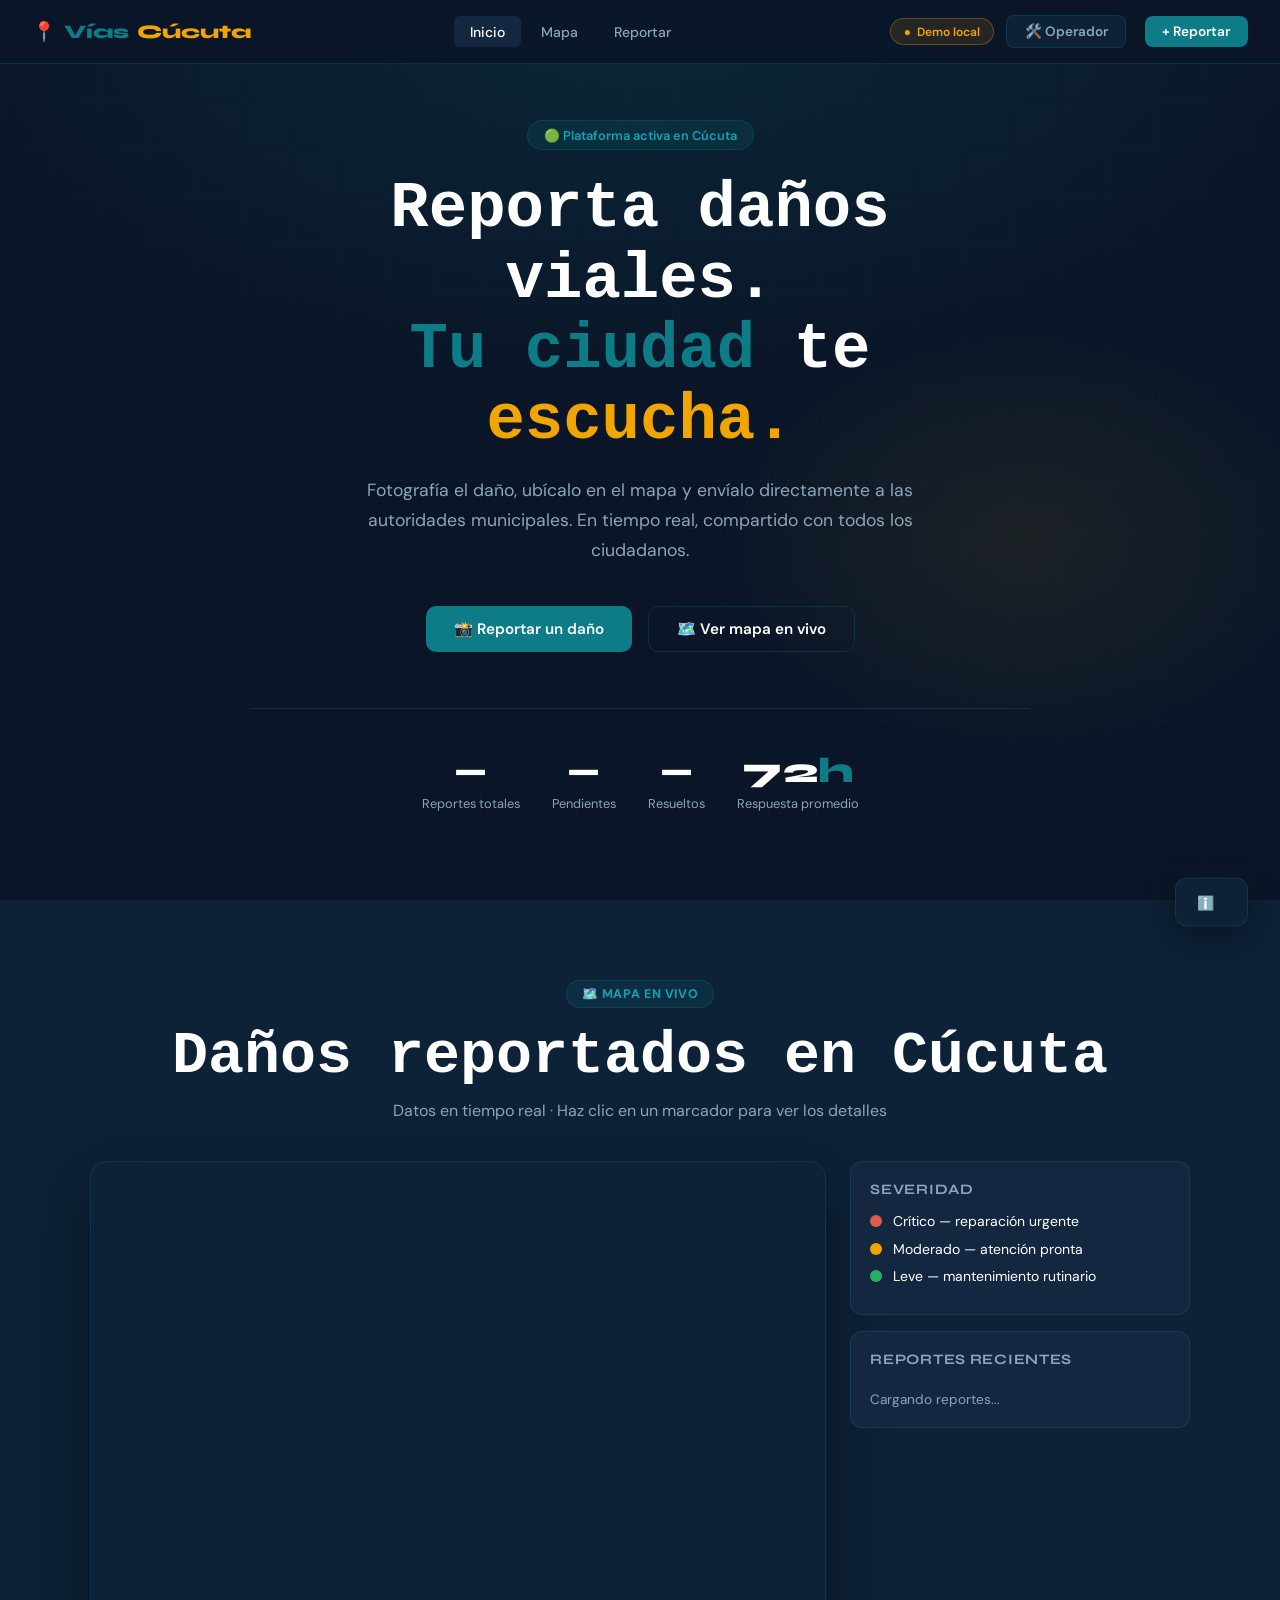
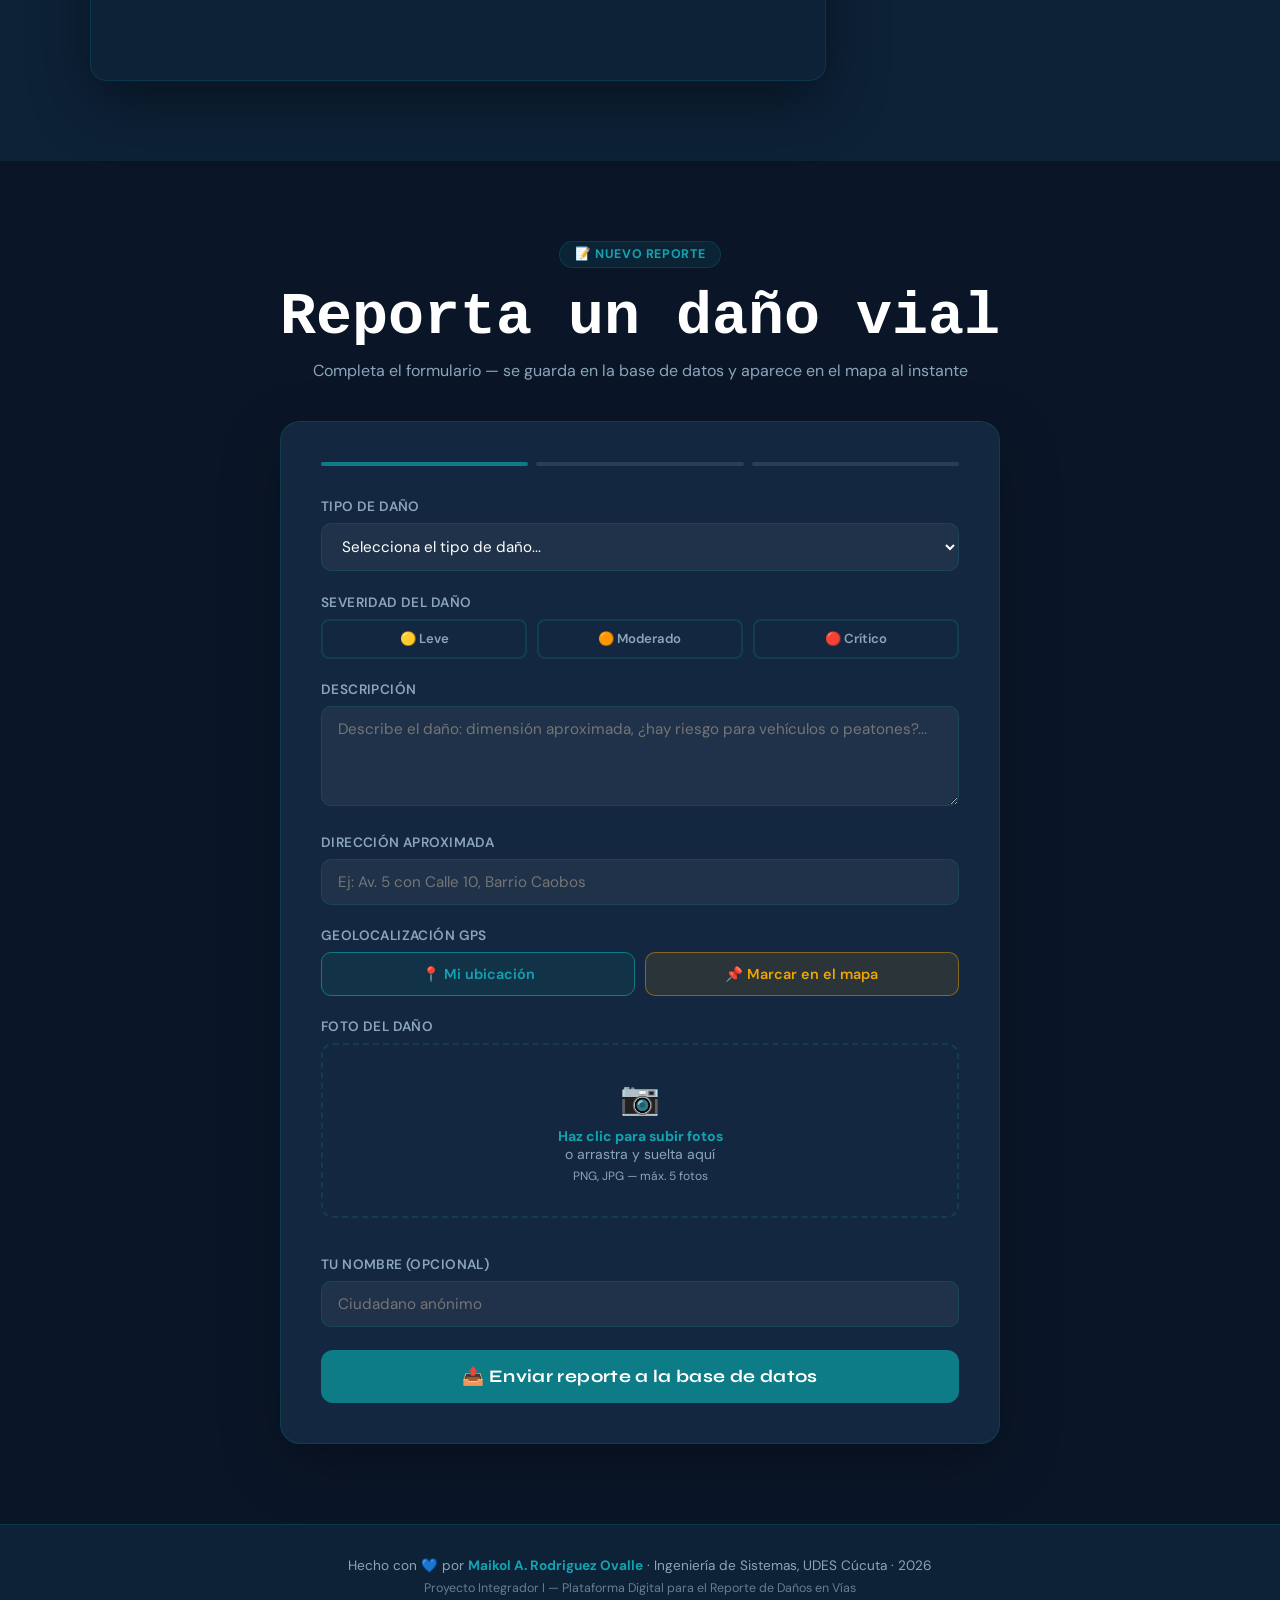
==== commit b8b9d11d: "Add files via upload" ====
--- a/index.html
+++ b/index.html
@@ -227,10 +227,21 @@
         .photo-upload strong { color:var(--teal-light); }
         .photo-preview { display:flex; gap:.75rem; flex-wrap:wrap; margin-top:1rem; }
         .photo-thumb { width:80px; height:80px; border-radius:8px; object-fit:cover; border:2px solid var(--teal); }
-        .gps-btn { width:100%; background:rgba(14,124,134,.12); border:1px solid var(--teal); color:var(--teal-light); padding:.75rem 1rem; border-radius:10px; font-family:var(--font-body); font-size:.9rem; font-weight:600; cursor:pointer; transition:all .2s; display:flex; align-items:center; justify-content:center; gap:.5rem; }
+        .gps-row { display:flex; gap:.6rem; }
+        .gps-btn { flex:1; background:rgba(14,124,134,.12); border:1px solid var(--teal); color:var(--teal-light); padding:.75rem 1rem; border-radius:10px; font-family:var(--font-body); font-size:.9rem; font-weight:600; cursor:pointer; transition:all .2s; display:flex; align-items:center; justify-content:center; gap:.5rem; }
         .gps-btn:hover { background:rgba(14,124,134,.25); }
+        .pin-btn { flex:1; background:rgba(240,165,0,.10); border:1px solid rgba(240,165,0,.45); color:var(--gold); padding:.75rem 1rem; border-radius:10px; font-family:var(--font-body); font-size:.9rem; font-weight:600; cursor:pointer; transition:all .2s; display:flex; align-items:center; justify-content:center; gap:.5rem; }
+        .pin-btn:hover { background:rgba(240,165,0,.2); }
+        .pin-btn.active { background:rgba(240,165,0,.22); border-color:var(--gold); animation:pinPulse 1.5s ease infinite; }
+        @keyframes pinPulse { 0%,100%{box-shadow:0 0 0 0 rgba(240,165,0,.4)} 50%{box-shadow:0 0 0 6px rgba(240,165,0,0)} }
+        .pin-hint { margin-top:.5rem; font-size:.78rem; color:var(--gold); display:none; align-items:center; gap:.4rem; }
+        .pin-hint.show { display:flex; }
         .gps-result { margin-top:.6rem; font-size:.82rem; color:var(--green); display:none; align-items:center; gap:.4rem; }
         .gps-result.show { display:flex; }
+        /* Marcador arrastrable del usuario */
+        .user-pin-icon { width:28px; height:36px; display:flex; flex-direction:column; align-items:center; filter:drop-shadow(0 3px 6px rgba(0,0,0,.5)); }
+        .user-pin-head { width:24px; height:24px; background:var(--gold); border-radius:50%; border:3px solid white; }
+        .user-pin-tail { width:3px; height:12px; background:var(--gold); border-radius:0 0 3px 3px; }
         .severity-group { display:flex; gap:.6rem; }
         .severity-btn { flex:1; padding:.6rem; border-radius:8px; border:2px solid var(--border); background:transparent; color:var(--gray); cursor:pointer; font-family:var(--font-body); font-size:.82rem; font-weight:600; transition:all .2s; text-align:center; }
         .severity-btn:hover { border-color:var(--teal); color:var(--white); }
@@ -502,7 +513,11 @@
 			</div>
 			<div class="form-group">
 				<label>Geolocalización GPS</label>
-				<button type="button" class="gps-btn" id="gps-btn" onclick="getGPS()">📍 Obtener mi ubicación actual</button>
+				<div class="gps-row">
+					<button type="button" class="gps-btn" id="gps-btn" onclick="getGPS()">📍 Mi ubicación</button>
+					<button type="button" class="pin-btn" id="pin-btn" onclick="togglePinMode()">📌 Marcar en el mapa</button>
+				</div>
+				<div class="pin-hint" id="pin-hint">🖱️ Haz clic en el mapa para colocar el marcador — puedes arrastrarlo para ajustar</div>
 				<div class="gps-result" id="gps-result">✅ Ubicación capturada: <span id="gps-coords"></span></div>
 			</div>
 			<div class="form-group">
@@ -633,6 +648,88 @@
     let map, markersLayer;
     let firebaseReady = false;
 
+    // ── Pin manual en el mapa ──────────────────────────────────────────────
+    let pinMode    = false;   // ¿el modo pin está activo?
+    let userPin    = null;    // marcador arrastrable del usuario
+    let mapClickFn = null;    // referencia al listener para poder removerlo
+
+    /** Icono dorado para el marcador del usuario */
+    function makeUserPinIcon() {
+        return L.divIcon({
+            className: "",
+            html: `<div class="user-pin-icon">
+                     <div class="user-pin-head"></div>
+                     <div class="user-pin-tail"></div>
+                   </div>`,
+            iconSize:   [28, 36],
+            iconAnchor: [14, 36],   // punta del pin en la coordenada exacta
+            popupAnchor:[0, -36]
+        });
+    }
+
+    /** Coloca o mueve el marcador del usuario y actualiza las coords */
+    function setUserPin(lat, lng) {
+        const latlng = [lat, lng];
+        if (userPin) {
+            userPin.setLatLng(latlng);
+        } else {
+            userPin = L.marker(latlng, {
+                icon:      makeUserPinIcon(),
+                draggable: true,
+                zIndexOffset: 1000
+            }).addTo(map);
+
+            // Actualizar coordenadas al arrastrar
+            userPin.on("dragend", e => {
+                const pos = e.target.getLatLng();
+                userLat = pos.lat.toFixed(5);
+                userLng = pos.lng.toFixed(5);
+                document.getElementById("gps-coords").textContent = `${userLat}, ${userLng}`;
+                updateSteps();
+            });
+        }
+        userLat = lat.toFixed(5);
+        userLng = lng.toFixed(5);
+        showGPSResult("📌");
+        disablePinMode();           // desactivar modo pin después de colocar
+    }
+
+    /** Activa / desactiva el modo de marcar en el mapa */
+    function togglePinMode() {
+        if (pinMode) { disablePinMode(); return; }
+        enablePinMode();
+    }
+
+    function enablePinMode() {
+        pinMode = true;
+        document.getElementById("pin-btn").classList.add("active");
+        document.getElementById("pin-btn").textContent = "✕ Cancelar marcado";
+        document.getElementById("pin-hint").classList.add("show");
+        // Cambiar cursor del mapa
+        map.getContainer().style.cursor = "crosshair";
+        // Scroll al mapa
+        document.getElementById("mapa").scrollIntoView({ behavior: "smooth" });
+        // Listener de clic en el mapa
+        mapClickFn = e => setUserPin(e.latlng.lat, e.latlng.lng);
+        map.on("click", mapClickFn);
+    }
+
+    function disablePinMode() {
+        pinMode = false;
+        const btn = document.getElementById("pin-btn");
+        btn.classList.remove("active");
+        btn.textContent = "📌 Marcar en el mapa";
+        document.getElementById("pin-hint").classList.remove("show");
+        map.getContainer().style.cursor = "";
+        if (mapClickFn) { map.off("click", mapClickFn); mapClickFn = null; }
+    }
+
+    /** Limpiar el pin del usuario al resetear el formulario */
+    function clearUserPin() {
+        if (userPin) { map.removeLayer(userPin); userPin = null; }
+        disablePinMode();
+    }
+
     // ─── FIREBASE INTEGRATION ────────────────────────────────────────────────────
     function setupFirebase() {
         const fb = window._firebase;
@@ -758,14 +855,14 @@
             }
 
             m.bindPopup(`
-      <div class="popup-title">${r.type}</div>
-      <div class="popup-meta">📍 ${r.address}</div>
+      <div class="popup-title">${escHtml(r.type)}</div>
+      <div class="popup-meta">📍 ${escHtml(r.address)}</div>
       <div class="popup-meta" style="margin-top:4px;">
-        <span style="color:${color};font-weight:700;">${r.severity || "—"}</span>
+        <span style="color:${color};font-weight:700;">${escHtml(r.severity || "—")}</span>
         &nbsp;·&nbsp; ${STATUS_LABEL[r.status] || "Pendiente"}
       </div>
-      <div style="margin-top:6px;font-size:.82rem;color:#D4E4F0;line-height:1.4;">${r.desc || ""}</div>
-      <div class="popup-meta" style="margin-top:6px;">🕐 ${r.date} · 👤 ${r.reporter || "Anónimo"}</div>
+      <div style="margin-top:6px;font-size:.82rem;color:#D4E4F0;line-height:1.4;">${escHtml(r.desc || "")}</div>
+      <div class="popup-meta" style="margin-top:6px;">🕐 ${escHtml(r.date)} · 👤 ${escHtml(r.reporter || "Anónimo")}</div>
       ${photosHtml}
     `, { maxWidth: 300 });
             m.addTo(markersLayer);
@@ -781,8 +878,8 @@
     <div class="report-item ${highlightFirst && i===0 ? 'new-report' : ''}" onclick="flyTo(${r.lat},${r.lng})">
       <div class="report-dot" style="background:${SEVER_COLOR[r.severity]||'#8BA5BA'}"></div>
       <div class="report-info">
-        <strong>${r.type}</strong>
-        <span>${r.address} · ${r.date}</span>
+        <strong>${escHtml(r.type)}</strong>
+        <span>${escHtml(r.address)} · ${escHtml(r.date)}</span>
       </div>
       <span class="report-badge ${STATUS_CLASS[r.status] || 'badge-pending'}">${STATUS_LABEL[r.status] || 'Pendiente'}</span>
     </div>
@@ -831,10 +928,14 @@
 
     document.addEventListener("keydown", e => {
         const lb = document.getElementById("lightbox");
+        if (e.key === "Escape") {
+            if (lb.classList.contains("show")) lb.classList.remove("show");
+            if (pinMode) disablePinMode();
+            return;
+        }
         if (!lb.classList.contains("show")) return;
         if (e.key === "ArrowRight") lbNav(1);
         if (e.key === "ArrowLeft")  lbNav(-1);
-        if (e.key === "Escape")     lb.classList.remove("show");
     });
 
     // ─── STATS ───────────────────────────────────────────────────────────────────
@@ -883,9 +984,9 @@
         else onError();
     }
 
-    function showGPSResult() {
+    function showGPSResult(icon = "✅") {
         const btn = document.getElementById("gps-btn");
-        btn.textContent = "✅ Ubicación capturada";
+        btn.textContent = `${icon} Ubicación capturada`;
         btn.style.borderColor = "var(--green)"; btn.style.color = "var(--green)";
         btn.disabled = false;
         document.getElementById("gps-coords").textContent = `${userLat}, ${userLng}`;
@@ -920,6 +1021,39 @@
     document.getElementById("address").addEventListener("input", updateSteps);
 
 
+
+    // ─── SEGURIDAD: SANITIZACIÓN XSS ─────────────────────────────────────────────
+    /** Escapa caracteres HTML para prevenir inyección de código desde Firestore */
+    function escHtml(str) {
+        if (str == null) return '';
+        return String(str)
+            .replace(/&/g, '&amp;')
+            .replace(/</g, '&lt;')
+            .replace(/>/g, '&gt;')
+            .replace(/"/g, '&quot;')
+            .replace(/'/g, '&#039;');
+    }
+
+    // ─── SEGURIDAD: RATE LIMITING ─────────────────────────────────────────────────
+    const RATE_KEY   = 'vias_last_report';
+    const RATE_LIMIT = 5 * 60 * 1000; // 5 minutos entre reportes
+
+    function checkRateLimit() {
+        const last = parseInt(localStorage.getItem(RATE_KEY) || '0');
+        const now  = Date.now();
+        const diff = now - last;
+        if (diff < RATE_LIMIT) {
+            const resta = Math.ceil((RATE_LIMIT - diff) / 60000);
+            showToast('⏳', `Espera ${resta} min antes de enviar otro reporte`);
+            return false;
+        }
+        return true;
+    }
+
+    function markRateLimit() {
+        localStorage.setItem(RATE_KEY, Date.now().toString());
+    }
+
     // ─── VALIDACIÓN DE DUPLICADOS ────────────────────────────────────────────────
 
     /** Distancia en metros entre dos puntos GPS (fórmula Haversine) */
@@ -950,10 +1084,10 @@
 
     /** Muestra el modal de duplicado con los datos del reporte existente */
     function mostrarDupModal(dup, distMetros) {
-        document.getElementById('dup-type').textContent    = dup.type    || '—';
-        document.getElementById('dup-address').textContent = dup.address || '—';
+        document.getElementById('dup-type').textContent    = escHtml(dup.type    || '—');
+        document.getElementById('dup-address').textContent = escHtml(dup.address || '—');
         document.getElementById('dup-status').textContent  = STATUS_LABEL_DUP[dup.status] || dup.status;
-        document.getElementById('dup-date').textContent    = dup.date    || 'Hace un momento';
+        document.getElementById('dup-date').textContent    = escHtml(dup.date    || 'Hace un momento');
         document.getElementById('dup-dist').textContent    = `📍 ${Math.round(distMetros)} m de distancia`;
         // Guardar lat/lng del duplicado para el botón "ver en mapa"
         document.getElementById('dup-modal').dataset.lat = dup.lat;
@@ -985,6 +1119,9 @@
     // ─── SUBMIT ──────────────────────────────────────────────────────────────────
     document.getElementById("report-form").addEventListener("submit", async function(e) {
         e.preventDefault();
+        // ── Seguridad: rate limiting ──────────────────────────────────────────
+        if (!checkRateLimit()) return;
+
         if (!document.getElementById("damage-type").value) { showToast("⚠️","Selecciona el tipo de daño"); return; }
         if (!selectedSeverity) { showToast("⚠️","Selecciona la severidad"); return; }
         if (!userLat || !userLng) { showToast("📍","Captura tu ubicación GPS primero"); return; }
@@ -1046,6 +1183,7 @@
             flyTo(newReport.lat, newReport.lng);
         }
 
+        markRateLimit(); // ← registrar timestamp para rate limiting
         document.getElementById("modal-id").textContent = `ID: ${docId}`;
         document.getElementById("modal").classList.add("show");
 
@@ -1057,6 +1195,7 @@
         document.getElementById("gps-btn").style.cssText = "";
         document.getElementById("photo-preview").innerHTML = "";
         selectedSeverity = ""; userLat = null; userLng = null;
+        clearUserPin();
         updateSteps();
     });
 
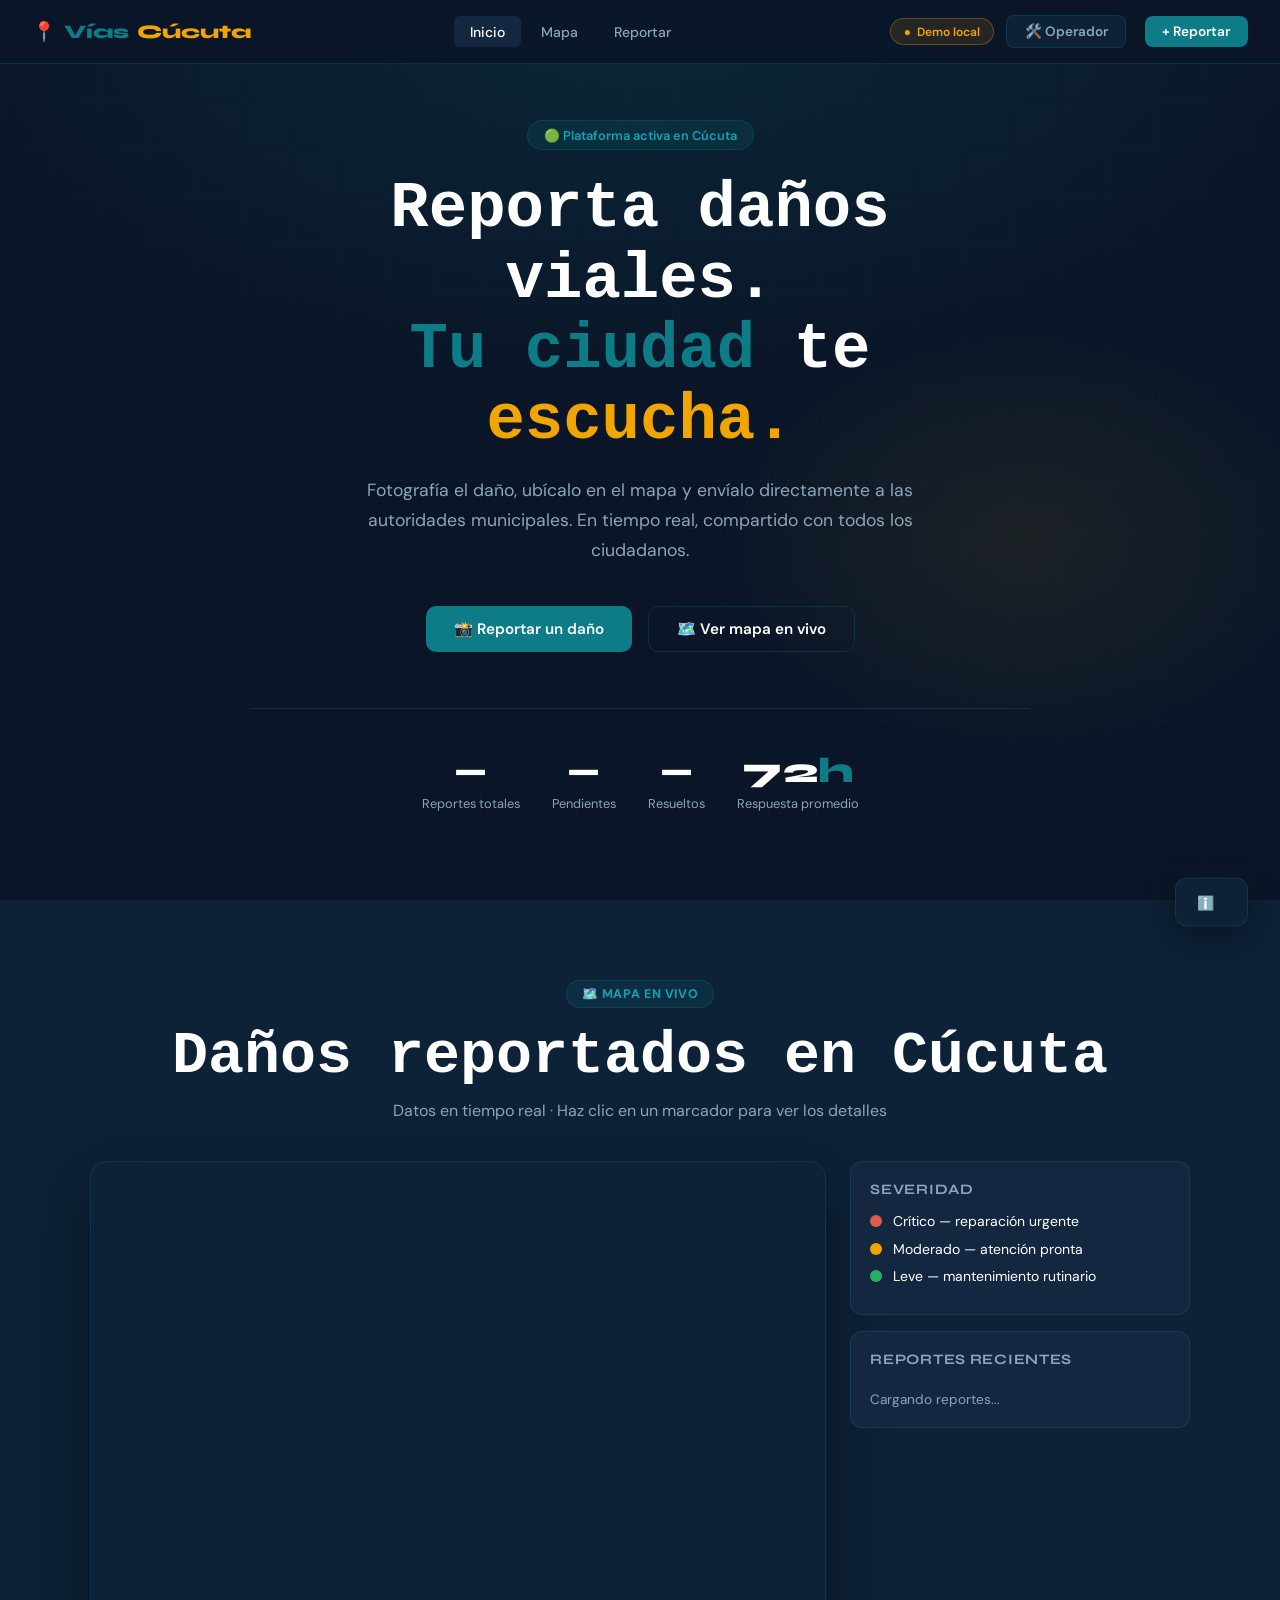
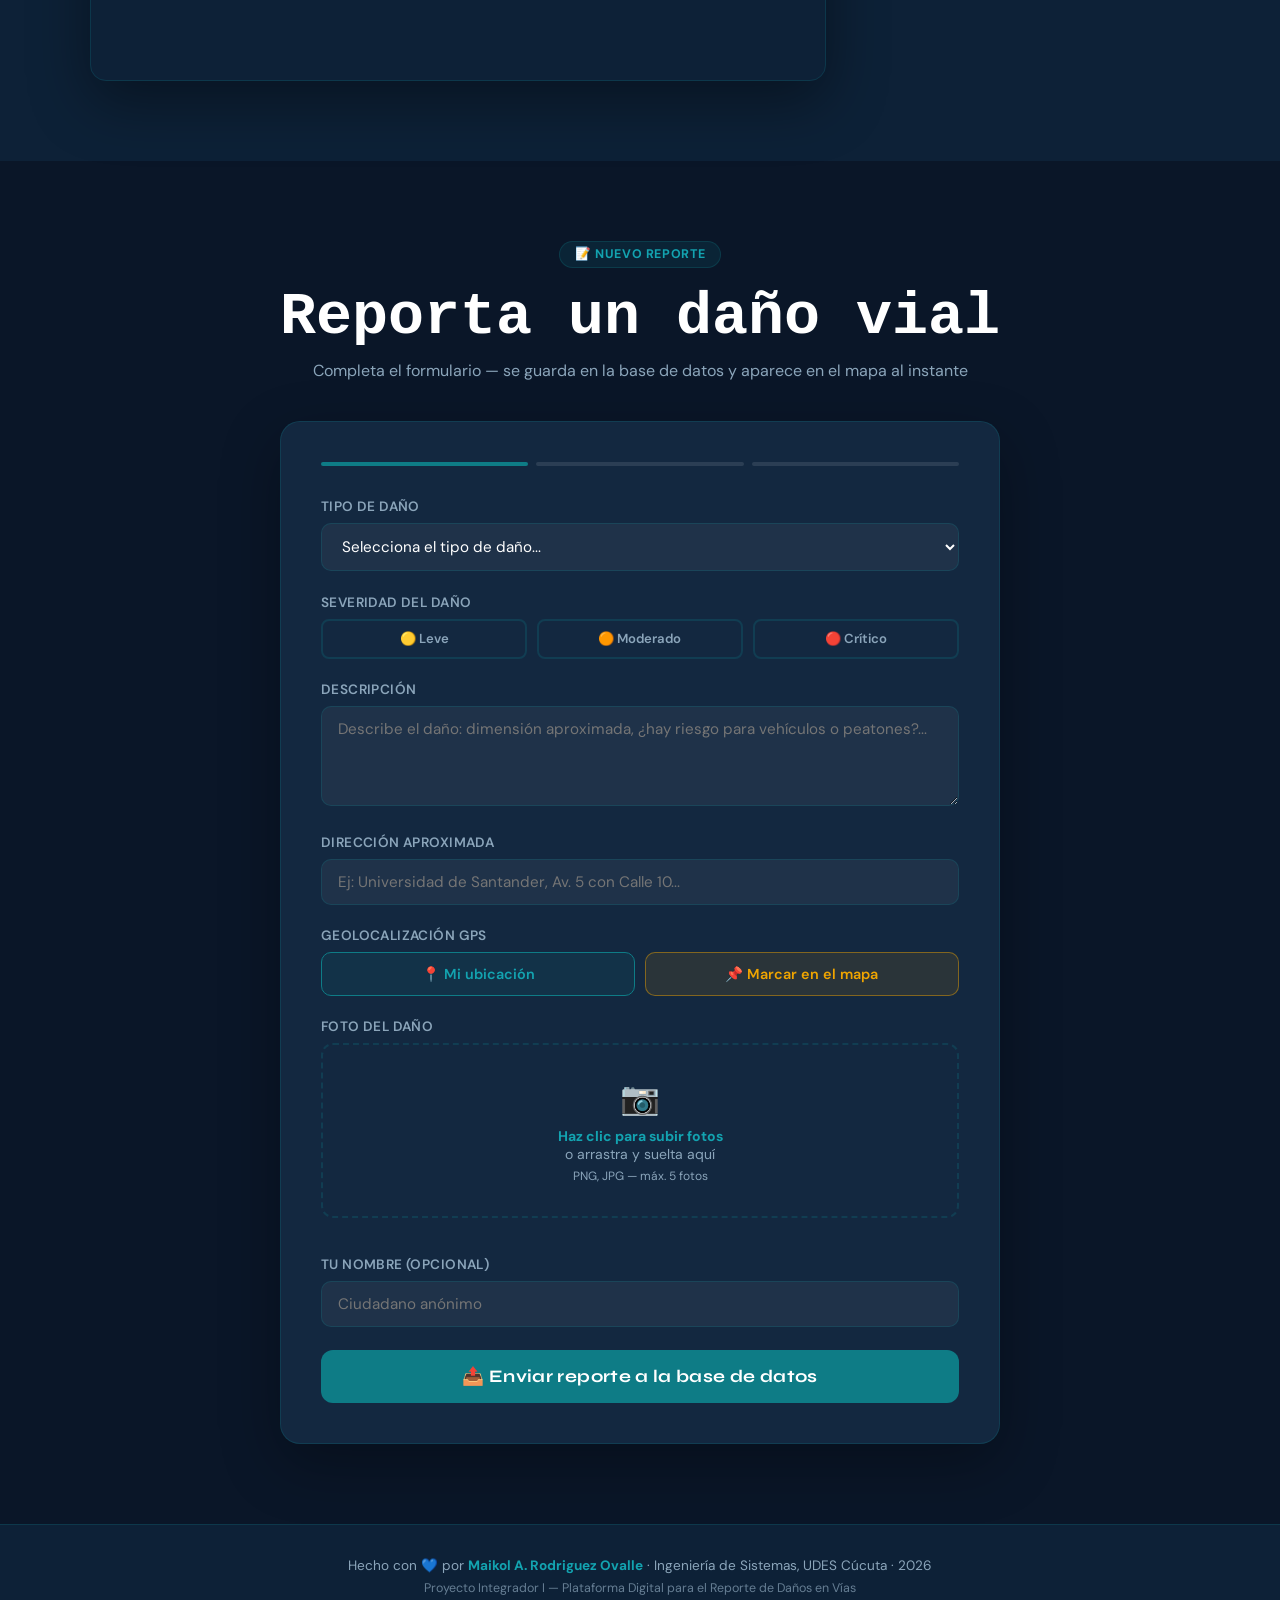
==== commit 1a15c594: "Mega update chavales" ====
--- a/index.html
+++ b/index.html
@@ -1,1239 +1,250 @@
-<!DOCTYPE html>
-<html lang="es">
-<head>
-	<meta charset="UTF-8"/>
-	<meta name="viewport" content="width=device-width, initial-scale=1.0"/>
-	<title>VíasCúcuta — Reporte Ciudadano</title>
-	<link rel="preconnect" href="https://fonts.googleapis.com"/>
-	<link href="https://fonts.googleapis.com/css2?family=Syne:wght@400;600;700;800&family=DM+Sans:wght@300;400;500&display=swap" rel="stylesheet"/>
-	<link rel="stylesheet" href="https://unpkg.com/leaflet@1.9.4/dist/leaflet.css"/>
-	<script src="https://unpkg.com/leaflet@1.9.4/dist/leaflet.js"></script>
-
-	<!-- ══════════════════════════════════════════════════════
-		 FIREBASE SDK
-	══════════════════════════════════════════════════════ -->
-	<script type="module">
-        import { initializeApp }          from "https://www.gstatic.com/firebasejs/10.12.0/firebase-app.js";
-        import { getFirestore,
-            collection, addDoc, onSnapshot,
-            query, orderBy, serverTimestamp }
-            from "https://www.gstatic.com/firebasejs/10.12.0/firebase-firestore.js";
-        import { getStorage, ref, uploadBytes, getDownloadURL }
-            from "https://www.gstatic.com/firebasejs/10.12.0/firebase-storage.js";
-
-        /* ══════════════════════════════════════════════════════
-		   Firebase
-		══════════════════════════════════════════════════════ */
-        const firebaseConfig = {
-            apiKey: "AIzaSyAW15yvAjBHQR068JguNhaL_Tmtzoovmio",
-            authDomain: "vias-cucuta.firebaseapp.com",
-            projectId: "vias-cucuta",
-            storageBucket: "vias-cucuta.firebasestorage.app",
-            messagingSenderId: "1002872048654",
-            appId: "1:1002872048654:web:e673afed3fc382ef80c05f",
-            measurementId: "G-9JWZMMBF2T"
-        };
-
-        // ── Init ──────────────────────────────────────────────
-        let db = null;
-        let storage = null;
-        let firebaseOK = false;
-
-        try {
-            const app = initializeApp(firebaseConfig);
-            db = getFirestore(app);
-            storage = getStorage(app);
-            firebaseOK = !firebaseConfig.apiKey.includes("TU_");
-        } catch(e) {
-            console.warn("Firebase no configurado, usando modo demo local.");
-        }
-
-        // ── Expose to global scope ────────────────────────────
-        window._firebase = { db, storage, firebaseOK, collection, addDoc, onSnapshot, query, orderBy, serverTimestamp, ref, uploadBytes, getDownloadURL };
-	</script>
-
-	<style>
-        :root {
-            --navy:       #0A1628;
-            --navy2:      #0D2137;
-            --teal:       #0E7C86;
-            --teal-light: #13A3B0;
-            --gold:       #F0A500;
-            --coral:      #E05C4A;
-            --green:      #27AE60;
-            --white:      #FFFFFF;
-            --gray:       #8BA5BA;
-            --light:      #F0F6FB;
-            --card:       #132840;
-            --border:     rgba(14,124,134,0.25);
-            --font-head:  'Syne', sans-serif;
-            --font-body:  'DM Sans', sans-serif;
-        }
-        * { margin:0; padding:0; box-sizing:border-box; }
-        html { scroll-behavior:smooth; }
-        body { background:var(--navy); color:var(--white); font-family:var(--font-body); overflow-x:hidden; }
-
-        /* NAV */
-        nav {
-            position:fixed; top:0; left:0; right:0; z-index:1000;
-            display:flex; align-items:center; justify-content:space-between;
-            padding:0 2rem; height:64px;
-            background:rgba(10,22,40,0.9); backdrop-filter:blur(12px);
-            border-bottom:1px solid var(--border);
-        }
-        .nav-logo { font-family:var(--font-head); font-weight:800; font-size:1.2rem; display:flex; align-items:center; gap:.5rem; }
-        .nav-logo span { color:var(--teal); }
-        .nav-logo em   { color:var(--gold); font-style:normal; }
-        .nav-links { display:flex; gap:.25rem; }
-        .nav-links a { color:var(--gray); text-decoration:none; padding:.4rem 1rem; border-radius:6px; font-size:.875rem; font-weight:500; transition:all .2s; }
-        .nav-links a:hover, .nav-links a.active { color:var(--white); background:var(--card); }
-        .nav-cta { background:var(--teal); color:var(--white); text-decoration:none; padding:.45rem 1.1rem; border-radius:8px; font-size:.85rem; font-weight:600; transition:background .2s; }
-        .nav-cta:hover { background:var(--teal-light); }
-
-        /* DB STATUS BADGE */
-        .db-badge {
-            display:flex; align-items:center; gap:.4rem; font-size:.75rem; font-weight:600;
-            padding:.3rem .8rem; border-radius:99px;
-            background:rgba(39,174,96,.12); border:1px solid rgba(39,174,96,.3); color:var(--green);
-        }
-        .db-badge.offline { background:rgba(240,165,0,.12); border-color:rgba(240,165,0,.3); color:var(--gold); }
-        .db-badge::before { content:'●'; animation:pulse 2s infinite; }
-        @keyframes pulse { 0%,100%{opacity:1} 50%{opacity:.3} }
-
-        /* HERO */
-        #inicio {
-            min-height:100vh; display:flex; flex-direction:column; justify-content:center; align-items:center;
-            text-align:center; padding:6rem 2rem 4rem; position:relative; overflow:hidden;
-        }
-        .hero-bg {
-            position:absolute; inset:0; z-index:0;
-            background: radial-gradient(ellipse 80% 60% at 50% 0%, rgba(14,124,134,.18) 0%, transparent 70%),
-            radial-gradient(ellipse 40% 40% at 80% 60%, rgba(240,165,0,.08) 0%, transparent 60%),
-            var(--navy);
-        }
-        .hero-grid {
-            position:absolute; inset:0; z-index:0; opacity:.04;
-            background-image: linear-gradient(var(--teal) 1px, transparent 1px), linear-gradient(90deg, var(--teal) 1px, transparent 1px);
-            background-size:48px 48px;
-        }
-        .hero-content { position:relative; z-index:1; max-width:780px; }
-        .hero-badge {
-            display:inline-flex; align-items:center; gap:.5rem;
-            background:rgba(14,124,134,.15); border:1px solid var(--border);
-            color:var(--teal-light); padding:.35rem 1rem; border-radius:99px;
-            font-size:.8rem; font-weight:600; margin-bottom:1.5rem;
-            animation:fadeUp .6s ease both;
-        }
-        @keyframes fadeUp { from{opacity:0;transform:translateY(20px)} to{opacity:1;transform:translateY(0)} }
-        h1 { font-family:var(--font-head); font-size:clamp(2.4rem,6vw,4rem); font-weight:800; line-height:1.1; margin-bottom:1.25rem; animation:fadeUp .6s .1s ease both; }
-        h1 span { color:var(--teal); }
-        h1 em   { color:var(--gold); font-style:normal; }
-        .hero-sub { font-size:1.1rem; color:var(--gray); max-width:560px; margin:0 auto 2.5rem; line-height:1.7; animation:fadeUp .6s .2s ease both; }
-        .hero-actions { display:flex; gap:1rem; justify-content:center; flex-wrap:wrap; animation:fadeUp .6s .3s ease both; }
-        .btn-primary {
-            background:var(--teal); color:var(--white); padding:.75rem 1.75rem; border-radius:10px;
-            text-decoration:none; font-weight:600; font-size:.95rem; transition:all .2s;
-            border:none; cursor:pointer; display:inline-flex; align-items:center; gap:.5rem;
-        }
-        .btn-primary:hover { background:var(--teal-light); transform:translateY(-2px); box-shadow:0 8px 24px rgba(14,124,134,.35); }
-        .btn-secondary {
-            background:transparent; color:var(--white); border:1px solid var(--border);
-            padding:.75rem 1.75rem; border-radius:10px; text-decoration:none;
-            font-weight:600; font-size:.95rem; transition:all .2s; cursor:pointer;
-            display:inline-flex; align-items:center; gap:.5rem;
-        }
-        .btn-secondary:hover { background:var(--card); border-color:var(--teal); }
-        .hero-stats {
-            display:flex; gap:2rem; justify-content:center; flex-wrap:wrap;
-            margin-top:3.5rem; padding-top:2.5rem; border-top:1px solid var(--border);
-            animation:fadeUp .6s .4s ease both;
-        }
-        .stat { text-align:center; }
-        .stat-n { font-family:var(--font-head); font-size:2.2rem; font-weight:800; transition:transform .3s; display:inline-block; }
-        .stat-n span { color:var(--teal); }
-        .stat-n.bump { transform:scale(1.18); }
-        .stat-l { font-size:.8rem; color:var(--gray); margin-top:.2rem; }
-
-        /* SECTIONS */
-        .section-header { text-align:center; margin-bottom:2.5rem; }
-        .section-tag { display:inline-block; background:rgba(14,124,134,.15); border:1px solid var(--border); color:var(--teal-light); padding:.3rem .9rem; border-radius:99px; font-size:.78rem; font-weight:700; letter-spacing:.05em; text-transform:uppercase; margin-bottom:.9rem; }
-        .section-header h2 { font-family:var(--font-head); font-size:clamp(1.8rem,4vw,2.6rem); font-weight:800; }
-        .section-header p { color:var(--gray); margin-top:.6rem; }
-
-        /* MAP */
-        #mapa { padding:5rem 2rem; background:var(--navy2); }
-        .map-container { max-width:1100px; margin:0 auto; display:grid; grid-template-columns:1fr 340px; gap:1.5rem; align-items:start; }
-        @media(max-width:800px){ .map-container { grid-template-columns:1fr; } }
-        #map { height:520px; border-radius:16px; overflow:hidden; border:1px solid var(--border); box-shadow:0 20px 60px rgba(0,0,0,.4); }
-        .map-sidebar { display:flex; flex-direction:column; gap:1rem; }
-        .map-legend { background:var(--card); border:1px solid var(--border); border-radius:12px; padding:1.2rem; }
-        .map-legend h4 { font-family:var(--font-head); font-size:.9rem; margin-bottom:.9rem; color:var(--gray); letter-spacing:.05em; text-transform:uppercase; }
-        .legend-item { display:flex; align-items:center; gap:.7rem; margin-bottom:.6rem; font-size:.875rem; }
-        .legend-dot { width:12px; height:12px; border-radius:50%; flex-shrink:0; }
-        .report-list { background:var(--card); border:1px solid var(--border); border-radius:12px; padding:1.2rem; max-height:380px; overflow-y:auto; }
-        .report-list h4 { font-family:var(--font-head); font-size:.9rem; margin-bottom:.9rem; color:var(--gray); letter-spacing:.05em; text-transform:uppercase; position:sticky; top:0; background:var(--card); padding-bottom:.5rem; }
-        .report-list::-webkit-scrollbar { width:4px; }
-        .report-list::-webkit-scrollbar-thumb { background:var(--border); border-radius:99px; }
-        .report-item { display:flex; gap:.8rem; align-items:flex-start; padding:.7rem 0; border-bottom:1px solid rgba(255,255,255,.06); cursor:pointer; transition:background .15s; border-radius:6px; }
-        .report-item:last-child { border-bottom:none; }
-        .report-item:hover { background:rgba(14,124,134,.08); padding-left:.4rem; }
-        .report-dot { width:10px; height:10px; border-radius:50%; flex-shrink:0; margin-top:4px; }
-        .report-info { flex:1; }
-        .report-info strong { font-size:.85rem; font-weight:600; display:block; }
-        .report-info span { font-size:.78rem; color:var(--gray); }
-        .report-badge { font-size:.7rem; padding:.2rem .55rem; border-radius:99px; font-weight:600; white-space:nowrap; }
-        .badge-pending  { background:rgba(240,165,0,.15);  color:var(--gold); }
-        .badge-progress { background:rgba(14,124,134,.15); color:var(--teal-light); }
-        .badge-done     { background:rgba(39,174,96,.15);  color:var(--green); }
-
-        /* LIVE PULSE for new reports */
-        .report-item.new-report { animation: highlight 1.2s ease; }
-        @keyframes highlight { 0%{background:rgba(14,124,134,.35)} 100%{background:transparent} }
-
-        /* NEW REPORT marker pulse */
-        @keyframes markerPulse {
-            0%   { box-shadow: 0 2px 8px rgba(0,0,0,.5), 0 0 0 0 rgba(14,124,134,.7); }
-            70%  { box-shadow: 0 2px 8px rgba(0,0,0,.5), 0 0 0 14px rgba(14,124,134,0); }
-            100% { box-shadow: 0 2px 8px rgba(0,0,0,.5), 0 0 0 0 rgba(14,124,134,0); }
-        }
-        .marker-new { animation: markerPulse 1.5s ease 3; }
-
-        /* LAST UPDATED tag */
-        .last-updated { font-size:.73rem; color:var(--gray); margin-top:.7rem; padding-top:.6rem; border-top:1px solid rgba(255,255,255,.06); display:flex; align-items:center; gap:.4rem; }
-        .last-updated span { color:var(--teal-light); font-weight:600; }
-
-        /* FORM */
-        #reporte { padding:5rem 2rem; background:var(--navy); }
-        .form-wrapper { max-width:720px; margin:0 auto; background:var(--card); border:1px solid var(--border); border-radius:20px; padding:2.5rem; box-shadow:0 20px 60px rgba(0,0,0,.3); }
-        .form-steps { display:flex; gap:.5rem; margin-bottom:2rem; }
-        .step { flex:1; height:4px; border-radius:99px; background:rgba(255,255,255,.1); transition:background .3s; }
-        .step.active { background:var(--teal); }
-        .step.done   { background:var(--green); }
-        .form-group { margin-bottom:1.4rem; }
-        label { display:block; font-size:.85rem; font-weight:600; color:var(--gray); margin-bottom:.5rem; letter-spacing:.03em; text-transform:uppercase; }
-        input, select, textarea {
-            width:100%; background:rgba(255,255,255,.05); border:1px solid var(--border);
-            border-radius:10px; padding:.75rem 1rem; color:var(--white);
-            font-family:var(--font-body); font-size:.95rem; transition:border-color .2s, box-shadow .2s; outline:none;
-        }
-        input:focus, select:focus, textarea:focus { border-color:var(--teal); box-shadow:0 0 0 3px rgba(14,124,134,.2); }
-        select option { background:var(--navy2); }
-        textarea { resize:vertical; min-height:100px; }
-        .photo-upload { border:2px dashed var(--border); border-radius:12px; padding:2rem; text-align:center; cursor:pointer; transition:all .2s; position:relative; }
-        .photo-upload:hover { border-color:var(--teal); background:rgba(14,124,134,.05); }
-        .photo-upload input[type=file] { position:absolute; inset:0; opacity:0; cursor:pointer; width:100%; }
-        .photo-upload-icon { font-size:2rem; margin-bottom:.5rem; }
-        .photo-upload p { color:var(--gray); font-size:.875rem; }
-        .photo-upload strong { color:var(--teal-light); }
-        .photo-preview { display:flex; gap:.75rem; flex-wrap:wrap; margin-top:1rem; }
-        .photo-thumb { width:80px; height:80px; border-radius:8px; object-fit:cover; border:2px solid var(--teal); }
-        .gps-row { display:flex; gap:.6rem; }
-        .gps-btn { flex:1; background:rgba(14,124,134,.12); border:1px solid var(--teal); color:var(--teal-light); padding:.75rem 1rem; border-radius:10px; font-family:var(--font-body); font-size:.9rem; font-weight:600; cursor:pointer; transition:all .2s; display:flex; align-items:center; justify-content:center; gap:.5rem; }
-        .gps-btn:hover { background:rgba(14,124,134,.25); }
-        .pin-btn { flex:1; background:rgba(240,165,0,.10); border:1px solid rgba(240,165,0,.45); color:var(--gold); padding:.75rem 1rem; border-radius:10px; font-family:var(--font-body); font-size:.9rem; font-weight:600; cursor:pointer; transition:all .2s; display:flex; align-items:center; justify-content:center; gap:.5rem; }
-        .pin-btn:hover { background:rgba(240,165,0,.2); }
-        .pin-btn.active { background:rgba(240,165,0,.22); border-color:var(--gold); animation:pinPulse 1.5s ease infinite; }
-        @keyframes pinPulse { 0%,100%{box-shadow:0 0 0 0 rgba(240,165,0,.4)} 50%{box-shadow:0 0 0 6px rgba(240,165,0,0)} }
-        .pin-hint { margin-top:.5rem; font-size:.78rem; color:var(--gold); display:none; align-items:center; gap:.4rem; }
-        .pin-hint.show { display:flex; }
-        .gps-result { margin-top:.6rem; font-size:.82rem; color:var(--green); display:none; align-items:center; gap:.4rem; }
-        .gps-result.show { display:flex; }
-        /* Marcador arrastrable del usuario */
-        .user-pin-icon { width:28px; height:36px; display:flex; flex-direction:column; align-items:center; filter:drop-shadow(0 3px 6px rgba(0,0,0,.5)); }
-        .user-pin-head { width:24px; height:24px; background:var(--gold); border-radius:50%; border:3px solid white; }
-        .user-pin-tail { width:3px; height:12px; background:var(--gold); border-radius:0 0 3px 3px; }
-        .severity-group { display:flex; gap:.6rem; }
-        .severity-btn { flex:1; padding:.6rem; border-radius:8px; border:2px solid var(--border); background:transparent; color:var(--gray); cursor:pointer; font-family:var(--font-body); font-size:.82rem; font-weight:600; transition:all .2s; text-align:center; }
-        .severity-btn:hover { border-color:var(--teal); color:var(--white); }
-        .sev-low.selected  { border-color:var(--gold);  background:rgba(240,165,0,.12);  color:var(--gold); }
-        .sev-med.selected  { border-color:orange;       background:rgba(255,140,0,.12);  color:orange; }
-        .sev-high.selected { border-color:var(--coral); background:rgba(224,92,74,.12);  color:var(--coral); }
-        .form-submit { background:var(--teal); color:var(--white); width:100%; padding:1rem; border:none; border-radius:12px; cursor:pointer; font-family:var(--font-head); font-size:1.1rem; font-weight:700; letter-spacing:.02em; transition:all .2s; margin-top:.5rem; display:flex; align-items:center; justify-content:center; gap:.6rem; }
-        .form-submit:hover { background:var(--teal-light); transform:translateY(-2px); box-shadow:0 8px 24px rgba(14,124,134,.35); }
-        .form-submit:disabled { opacity:.5; cursor:not-allowed; transform:none; }
-
-        /* MODAL */
-        .modal-overlay { position:fixed; inset:0; background:rgba(0,0,0,.7); z-index:2000; display:flex; align-items:center; justify-content:center; opacity:0; pointer-events:none; transition:opacity .3s; backdrop-filter:blur(4px); }
-        .modal-overlay.show { opacity:1; pointer-events:all; }
-        .modal { background:var(--card); border:1px solid var(--border); border-radius:20px; padding:2.5rem; max-width:420px; width:90%; text-align:center; transform:scale(.95); transition:transform .3s; }
-        .modal-overlay.show .modal { transform:scale(1); }
-        .modal-icon { font-size:3.5rem; margin-bottom:1rem; }
-        .modal h3 { font-family:var(--font-head); font-size:1.6rem; font-weight:800; margin-bottom:.6rem; }
-        .modal p { color:var(--gray); font-size:.95rem; line-height:1.6; margin-bottom:1.5rem; }
-        .modal-id { background:rgba(14,124,134,.15); border:1px solid var(--border); border-radius:8px; padding:.7rem 1rem; font-family:monospace; font-size:1rem; color:var(--teal-light); margin-bottom:1.5rem; }
-        .modal-db-note { font-size:.8rem; color:var(--green); margin-bottom:1rem; }
-
-        /* TOAST */
-        .toast { position:fixed; bottom:2rem; right:2rem; z-index:3000; background:var(--navy2); border:1px solid var(--border); border-radius:12px; padding:.9rem 1.3rem; display:flex; align-items:center; gap:.75rem; font-size:.875rem; font-weight:500; transform:translateY(120%); transition:transform .3s; box-shadow:0 8px 32px rgba(0,0,0,.4); max-width:340px; }
-        .toast.show { transform:translateY(0); }
-
-        /* SETUP BANNER */
-        .setup-banner {
-            background: linear-gradient(135deg, rgba(240,165,0,.15), rgba(14,124,134,.15));
-            border: 1px solid rgba(240,165,0,.4);
-            border-radius:16px; padding:1.5rem 2rem; margin:0 auto 2rem; max-width:720px;
-            display:none;
-        }
-        .setup-banner.show { display:block; }
-        .setup-banner h4 { font-family:var(--font-head); color:var(--gold); margin-bottom:.5rem; }
-        .setup-banner p  { color:var(--gray); font-size:.9rem; line-height:1.6; }
-        .setup-banner code { background:rgba(255,255,255,.08); padding:.1rem .4rem; border-radius:4px; font-size:.85rem; color:var(--teal-light); }
-
-
-        /* ── MODAL DE DUPLICADO ── */
-        .dup-overlay {
-            position:fixed; inset:0; background:rgba(0,0,0,.75); z-index:2500;
-            display:flex; align-items:center; justify-content:center;
-            opacity:0; pointer-events:none; transition:opacity .3s;
-            backdrop-filter:blur(5px);
-        }
-        .dup-overlay.show { opacity:1; pointer-events:all; }
-        .dup-modal {
-            background:var(--card); border:1px solid rgba(224,92,74,.35);
-            border-radius:20px; padding:2rem; max-width:460px; width:90%;
-            transform:translateY(20px) scale(.97); transition:transform .3s;
-            box-shadow:0 24px 64px rgba(0,0,0,.55);
-        }
-        .dup-overlay.show .dup-modal { transform:translateY(0) scale(1); }
-
-        .dup-header { display:flex; align-items:center; gap:.8rem; margin-bottom:1.2rem; }
-        .dup-icon {
-            width:44px; height:44px; border-radius:50%; flex-shrink:0;
-            background:rgba(224,92,74,.15); border:1px solid rgba(224,92,74,.35);
-            display:flex; align-items:center; justify-content:center; font-size:1.3rem;
-        }
-        .dup-title { font-family:var(--font-head); font-size:1.2rem; font-weight:800; }
-        .dup-subtitle { color:var(--gray); font-size:.82rem; margin-top:.15rem; }
-
-        .dup-card {
-            background:rgba(255,255,255,.04); border:1px solid var(--border);
-            border-radius:12px; padding:1rem 1.1rem; margin-bottom:1.2rem;
-        }
-        .dup-card-row {
-            display:flex; justify-content:space-between; align-items:flex-start;
-            gap:.5rem; padding:.35rem 0; border-bottom:1px solid rgba(255,255,255,.05);
-            font-size:.85rem;
-        }
-        .dup-card-row:last-child { border-bottom:none; padding-bottom:0; }
-        .dup-card-label { color:var(--gray); font-size:.75rem; font-weight:600;
-            text-transform:uppercase; letter-spacing:.04em; flex-shrink:0; }
-        .dup-card-val { color:#D4E4F0; text-align:right; }
-
-        .dup-dist-pill {
-            display:inline-flex; align-items:center; gap:.3rem;
-            background:rgba(224,92,74,.15); border:1px solid rgba(224,92,74,.35);
-            color:var(--coral); border-radius:99px; padding:.25rem .75rem;
-            font-size:.78rem; font-weight:700;
-        }
-
-        .dup-actions { display:flex; gap:.75rem; }
-        .dup-btn-cancel {
-            flex:1; padding:.75rem 1rem; border-radius:10px;
-            border:1px solid var(--border); background:transparent;
-            color:var(--gray); cursor:pointer; font-family:var(--font-body);
-            font-size:.9rem; font-weight:600; transition:all .2s;
-        }
-        .dup-btn-cancel:hover { border-color:var(--teal); color:var(--white); }
-        .dup-btn-map {
-            flex:1; padding:.75rem 1rem; border-radius:10px;
-            border:1px solid var(--teal); background:rgba(14,124,134,.15);
-            color:var(--teal-light); cursor:pointer; font-family:var(--font-body);
-            font-size:.9rem; font-weight:600; transition:all .2s;
-        }
-        .dup-btn-map:hover { background:rgba(14,124,134,.28); color:var(--white); }
-
-        footer { background:var(--navy2); border-top:1px solid var(--border); padding:2rem; text-align:center; color:var(--gray); font-size:.85rem; }
-        footer strong { color:var(--teal-light); }
-
-        /* Leaflet */
-        .leaflet-popup-content-wrapper { background:var(--card); color:var(--white); border:1px solid var(--border); border-radius:12px; }
-        .leaflet-popup-tip { background:var(--card); }
-        .leaflet-popup-content { font-family:var(--font-body); font-size:.875rem; }
-        .popup-title { font-family:var(--font-head); font-weight:700; font-size:1rem; margin-bottom:.3rem; }
-        .popup-meta { color:var(--gray); font-size:.78rem; }
-
-        /* Popup photo strip */
-        .popup-photos { display:flex; gap:6px; flex-wrap:wrap; margin-top:8px; }
-        .popup-photo {
-            width:72px; height:60px; object-fit:cover; border-radius:6px;
-            border:2px solid var(--border); cursor:pointer; transition:transform .15s, border-color .15s;
-        }
-        .popup-photo:hover { transform:scale(1.07); border-color:var(--teal); }
-        .popup-no-photo { color:var(--gray); font-size:.75rem; margin-top:6px; font-style:italic; }
-
-        /* LIGHTBOX */
-        .lightbox {
-            position:fixed; inset:0; z-index:9999;
-            background:rgba(0,0,0,.88); backdrop-filter:blur(6px);
-            display:flex; align-items:center; justify-content:center;
-            opacity:0; pointer-events:none; transition:opacity .25s;
-        }
-        .lightbox.show { opacity:1; pointer-events:all; }
-        .lightbox-inner { position:relative; max-width:90vw; max-height:90vh; display:flex; flex-direction:column; align-items:center; gap:12px; }
-        .lightbox img { max-width:90vw; max-height:78vh; border-radius:12px; box-shadow:0 20px 60px rgba(0,0,0,.7); object-fit:contain; }
-        .lightbox-close {
-            position:absolute; top:-40px; right:0;
-            background:rgba(255,255,255,.15); border:none; color:#fff;
-            width:32px; height:32px; border-radius:50%; font-size:1.1rem;
-            cursor:pointer; display:flex; align-items:center; justify-content:center;
-            transition:background .2s;
-        }
-        .lightbox-close:hover { background:rgba(255,255,255,.3); }
-        .lightbox-thumbs { display:flex; gap:8px; }
-        .lightbox-thumb {
-            width:56px; height:46px; object-fit:cover; border-radius:6px;
-            border:2px solid transparent; cursor:pointer; transition:border-color .15s, opacity .15s;
-            opacity:.6;
-        }
-        .lightbox-thumb.active { border-color:var(--teal); opacity:1; }
-        .lightbox-nav {
-            position:absolute; top:50%; transform:translateY(-50%);
-            background:rgba(255,255,255,.15); border:none; color:#fff;
-            width:40px; height:40px; border-radius:50%; font-size:1.3rem;
-            cursor:pointer; display:flex; align-items:center; justify-content:center;
-            transition:background .2s;
-        }
-        .lightbox-nav:hover { background:rgba(255,255,255,.3); }
-        .lightbox-nav.prev { left:-56px; }
-        .lightbox-nav.next { right:-56px; }
-	</style>
-</head>
-<body>
-
-<!-- NAV -->
-<nav id="navbar">
-	<div class="nav-logo">📍 <span>Vías</span><em>Cúcuta</em></div>
-	<div class="nav-links">
-		<a href="#inicio" class="active">Inicio</a>
-		<a href="#mapa">Mapa</a>
-		<a href="#reporte">Reportar</a>
-	</div>
-	<div style="display:flex;align-items:center;gap:.75rem;">
-		<div class="db-badge offline" id="db-badge">Demo local</div>
-		<a href="admin.html" class="nav-cta" style="background:var(--navy2);border:1px solid var(--border);color:var(--gray);margin-right:.4rem;">🛠️ Operador</a><a href="#reporte" class="nav-cta">+ Reportar</a>
-	</div>
-</nav>
-
-<!-- HERO -->
-<section id="inicio">
-	<div class="hero-bg"></div>
-	<div class="hero-grid"></div>
-	<div class="hero-content">
-		<div class="hero-badge">🟢 Plataforma activa en Cúcuta</div>
-		<h1 style="font-family: 'Courier New'">Reporta daños viales.<br/><span>Tu ciudad</span> te <em>escucha.</em></h1>
-		<p class="hero-sub">Fotografía el daño, ubícalo en el mapa y envíalo directamente a las autoridades municipales. En tiempo real, compartido con todos los ciudadanos.</p>
-		<div class="hero-actions">
-			<a href="#reporte" class="btn-primary">📸 Reportar un daño</a>
-			<a href="#mapa" class="btn-secondary">🗺️ Ver mapa en vivo</a>
-		</div>
-		<div class="hero-stats">
-			<div class="stat"><div class="stat-n" id="stat-total">—</div><div class="stat-l">Reportes totales</div></div>
-			<div class="stat"><div class="stat-n" id="stat-pending">—</div><div class="stat-l">Pendientes</div></div>
-			<div class="stat"><div class="stat-n" id="stat-done">—</div><div class="stat-l">Resueltos</div></div>
-			<div class="stat"><div class="stat-n">72<span>h</span></div><div class="stat-l">Respuesta promedio</div></div>
-		</div>
-	</div>
-</section>
-
-<!-- MAP -->
-<section id="mapa">
-	<div class="section-header">
-		<div class="section-tag">🗺️ Mapa en vivo</div>
-		<h2 style="font-family: 'Courier New'; font-size: 60px">Daños reportados en Cúcuta</h2>
-		<p>Datos en tiempo real · Haz clic en un marcador para ver los detalles</p>
-	</div>
-	<div class="map-container">
-		<div id="map"></div>
-		<div class="map-sidebar">
-			<div class="map-legend">
-				<h4>Severidad</h4>
-				<div class="legend-item"><div class="legend-dot" style="background:#E05C4A"></div>Crítico — reparación urgente</div>
-				<div class="legend-item"><div class="legend-dot" style="background:#F0A500"></div>Moderado — atención pronta</div>
-				<div class="legend-item"><div class="legend-dot" style="background:#27AE60"></div>Leve — mantenimiento rutinario</div>
-			</div>
-			<div class="report-list">
-				<h4>Reportes recientes</h4>
-				<div id="report-list-container"><p style="color:var(--gray);font-size:.85rem;">Cargando reportes...</p></div>
-				<div class="last-updated" id="last-updated" style="display:none;">
-					🔄 Actualizado <span id="last-updated-time">hace un momento</span>
-				</div>
-			</div>
-		</div>
-	</div>
-</section>
-
-<!-- FORM -->
-<section id="reporte">
-	<div class="section-header">
-		<div class="section-tag">📝 Nuevo reporte</div>
-		<h2 style="font-family: 'Courier New'; font-size: 60px">Reporta un daño vial</h2>
-		<p>Completa el formulario — se guarda en la base de datos y aparece en el mapa al instante</p>
-	</div>
-
-	<!-- Setup banner (visible solo si Firebase no está configurado) -->
-	<div class="setup-banner" id="setup-banner">
-		<h4>⚙️ Modo demo — configura Firebase para datos reales</h4>
-		<p>Actualmente los reportes se guardan solo en este navegador. Para que todos los usuarios compartan los mismos datos, sigue los pasos al final de esta página y pega tu configuración de Firebase en el código.</p>
-	</div>
-
-	<div class="form-wrapper">
-		<div class="form-steps">
-			<div class="step active" id="step1"></div>
-			<div class="step" id="step2"></div>
-			<div class="step" id="step3"></div>
-		</div>
-		<form id="report-form">
-			<div class="form-group">
-				<label>Tipo de daño</label>
-				<select id="damage-type" required>
-					<option value="">Selecciona el tipo de daño...</option>
-					<option value="Hueco / Bache">🕳️ Hueco / Bache</option>
-					<option value="Grieta en pavimento">🔓 Grieta en el pavimento</option>
-					<option value="Hundimiento">⬇️ Hundimiento de calzada</option>
-					<option value="Bordillo deteriorado">🧱 Bordillo / Andén deteriorado</option>
-					<option value="Falta señalización">🚧 Falta de señalización</option>
-					<option value="Otro">❓ Otro</option>
-				</select>
-			</div>
-			<div class="form-group">
-				<label>Severidad del daño</label>
-				<div class="severity-group">
-					<button type="button" class="severity-btn sev-low"  onclick="setSeverity('leve',this)">🟡 Leve</button>
-					<button type="button" class="severity-btn sev-med"  onclick="setSeverity('moderado',this)">🟠 Moderado</button>
-					<button type="button" class="severity-btn sev-high" onclick="setSeverity('critico',this)">🔴 Crítico</button>
-				</div>
-			</div>
-			<div class="form-group">
-				<label>Descripción</label>
-				<textarea id="description" placeholder="Describe el daño: dimensión aproximada, ¿hay riesgo para vehículos o peatones?..."></textarea>
-			</div>
-			<div class="form-group">
-				<label>Dirección aproximada</label>
-				<input type="text" id="address" placeholder="Ej: Av. 5 con Calle 10, Barrio Caobos" required/>
-			</div>
-			<div class="form-group">
-				<label>Geolocalización GPS</label>
-				<div class="gps-row">
-					<button type="button" class="gps-btn" id="gps-btn" onclick="getGPS()">📍 Mi ubicación</button>
-					<button type="button" class="pin-btn" id="pin-btn" onclick="togglePinMode()">📌 Marcar en el mapa</button>
-				</div>
-				<div class="pin-hint" id="pin-hint">🖱️ Haz clic en el mapa para colocar el marcador — puedes arrastrarlo para ajustar</div>
-				<div class="gps-result" id="gps-result">✅ Ubicación capturada: <span id="gps-coords"></span></div>
-			</div>
-			<div class="form-group">
-				<label>Foto del daño</label>
-				<div class="photo-upload">
-					<input type="file" id="photo-input" accept="image/*" multiple onchange="handlePhotos(this)"/>
-					<div class="photo-upload-icon">📷</div>
-					<p><strong>Haz clic para subir fotos</strong><br/>o arrastra y suelta aquí</p>
-					<p style="font-size:.75rem;margin-top:.3rem;color:var(--gray)">PNG, JPG — máx. 5 fotos</p>
-				</div>
-				<div class="photo-preview" id="photo-preview"></div>
-			</div>
-			<div class="form-group">
-				<label>Tu nombre (opcional)</label>
-				<input type="text" id="reporter-name" placeholder="Ciudadano anónimo"/>
-			</div>
-			<button type="submit" class="form-submit" id="submit-btn">📤 Enviar reporte a la base de datos</button>
-		</form>
-	</div>
-</section>
-
-<!-- FOOTER -->
-<footer>
-	<p>Hecho con 💙 por <strong>Maikol A. Rodriguez Ovalle</strong> · Ingeniería de Sistemas, UDES Cúcuta · 2026</p>
-	<p style="margin-top:.4rem;font-size:.78rem;opacity:.7;">Proyecto Integrador I — Plataforma Digital para el Reporte de Daños en Vías</p>
-
-</footer>
-
-<!-- MODAL -->
-<div class="modal-overlay" id="modal">
-	<div class="modal">
-		<div class="modal-icon">✅</div>
-		<h3>¡Reporte enviado!</h3>
-		<p>Tu reporte fue registrado exitosamente.</p>
-		<div class="modal-db-note" id="modal-db-note"></div>
-		<div class="modal-id" id="modal-id">ID: #...</div>
-		<button class="btn-primary" style="width:100%;justify-content:center;" onclick="closeModal()">Ver en el mapa →</button>
-	</div>
-</div>
-
-
-<!-- ══════ MODAL DUPLICADO ══════ -->
-<div class="dup-overlay" id="dup-modal">
-	<div class="dup-modal">
-		<div class="dup-header">
-			<div class="dup-icon">⚠️</div>
-			<div>
-				<div class="dup-title">Reporte ya existente</div>
-				<div class="dup-subtitle">Hay un daño activo muy cerca de tu ubicación</div>
-			</div>
-		</div>
-
-		<div class="dup-card">
-			<div class="dup-card-row">
-				<span class="dup-card-label">Tipo</span>
-				<span class="dup-card-val" id="dup-type">—</span>
-			</div>
-			<div class="dup-card-row">
-				<span class="dup-card-label">Dirección</span>
-				<span class="dup-card-val" id="dup-address">—</span>
-			</div>
-			<div class="dup-card-row">
-				<span class="dup-card-label">Estado</span>
-				<span class="dup-card-val" id="dup-status">—</span>
-			</div>
-			<div class="dup-card-row">
-				<span class="dup-card-label">Reportado</span>
-				<span class="dup-card-val" id="dup-date">—</span>
-			</div>
-			<div class="dup-card-row">
-				<span class="dup-card-label">Distancia</span>
-				<span class="dup-dist-pill" id="dup-dist">— m</span>
-			</div>
-		</div>
-
-		<p style="color:var(--gray);font-size:.86rem;line-height:1.6;margin-bottom:1.3rem;">
-			Este reporte ya está siendo gestionado por las autoridades.
-			Si tu daño es <strong style="color:var(--white);">diferente o en otra ubicación exacta</strong>,
-			puedes ajustar el GPS y volver a intentarlo.
-		</p>
-
-		<div class="dup-actions">
-			<button class="dup-btn-cancel" onclick="closeDupModal()">✕ Cancelar envío</button>
-			<button class="dup-btn-map" onclick="verDuplicadoEnMapa()">🗺️ Ver en el mapa</button>
-		</div>
-	</div>
-</div>
-
-<!-- LIGHTBOX -->
-<div class="lightbox" id="lightbox" onclick="closeLightbox(event)">
-	<div class="lightbox-inner">
-		<button class="lightbox-close" onclick="closeLightboxBtn()">✕</button>
-		<button class="lightbox-nav prev" id="lb-prev" onclick="lbNav(-1)">‹</button>
-		<img id="lb-img" src="" alt="Foto del reporte"/>
-		<button class="lightbox-nav next" id="lb-next" onclick="lbNav(1)">›</button>
-		<div class="lightbox-thumbs" id="lb-thumbs"></div>
-	</div>
-</div>
-
-<!-- TOAST -->
-<div class="toast" id="toast">
-	<span id="toast-icon">ℹ️</span>
-	<span id="toast-msg"></span>
-</div>
-
-<script>
-    // ─── WAIT FOR FIREBASE MODULE ─────────────────────────────────────────────────
-    // The Firebase module sets window._firebase asynchronously.
-    // We poll briefly to let it initialize.
-    const CUCUTA = [7.8939, -72.5078];
-    const SEVER_COLOR  = { critico:"#E05C4A", moderado:"#F0A500", leve:"#27AE60" };
-    const STATUS_LABEL = { pending:"Pendiente", progress:"En proceso", done:"Resuelto" };
-    const STATUS_CLASS = { pending:"badge-pending", progress:"badge-progress", done:"badge-done" };
-
-    const SAMPLE = [
-        { id:"RPT-001", type:"Hueco / Bache",       address:"Av. 5 con Calle 10, Caobos",         severity:"critico",  status:"pending",  lat:7.8990,  lng:-72.5050, desc:"Hueco de ~50 cm. Riesgo para motos.",              date:"Hace 2 días" },
-        { id:"RPT-002", type:"Grieta en pavimento", address:"Calle 13 #8-40, La Playa",            severity:"moderado", status:"progress", lat:7.8920,  lng:-72.5120, desc:"Grieta longitudinal de 3 m en carril derecho.",    date:"Hace 3 días" },
-        { id:"RPT-003", type:"Hundimiento",         address:"Av. Libertadores Km 2",               severity:"critico",  status:"pending",  lat:7.8870,  lng:-72.4990, desc:"Hundimiento severo con acumulación de agua.",     date:"Hace 1 día"  },
-        { id:"RPT-004", type:"Bordillo deteriorado",address:"Calle 7 con Av. 4, Centro",           severity:"leve",     status:"done",     lat:7.9010,  lng:-72.5080, desc:"Bordillo roto afecta andén peatonal.",            date:"Hace 1 semana"},
-        { id:"RPT-005", type:"Hueco / Bache",       address:"Barrio Atalaya, Cra 12",              severity:"moderado", status:"progress", lat:7.8960,  lng:-72.5200, desc:"Múltiples huecos en 30 m de vía.",                date:"Hace 4 días" },
-        { id:"RPT-006", type:"Falta señalización",  address:"Intersección Av. 0 con Calle 9",     severity:"leve",     status:"done",     lat:7.9040,  lng:-72.5010, desc:"Señal de 'Ceda el paso' desaparecida.",           date:"Hace 2 semanas"},
-        { id:"RPT-007", type:"Grieta en pavimento", address:"Diagonal Santander, Sector Norte",   severity:"moderado", status:"pending",  lat:7.9070,  lng:-72.5160, desc:"Grieta transversal de 2 m, riesgo vehicular.",    date:"Hace 5 horas"},
-    ];
-
-    let allReports = [];
-    let selectedSeverity = "";
-    let userLat = null, userLng = null;
-    let map, markersLayer;
-    let firebaseReady = false;
-
-    // ── Pin manual en el mapa ──────────────────────────────────────────────
-    let pinMode    = false;   // ¿el modo pin está activo?
-    let userPin    = null;    // marcador arrastrable del usuario
-    let mapClickFn = null;    // referencia al listener para poder removerlo
-
-    /** Icono dorado para el marcador del usuario */
-    function makeUserPinIcon() {
-        return L.divIcon({
-            className: "",
-            html: `<div class="user-pin-icon">
-                     <div class="user-pin-head"></div>
-                     <div class="user-pin-tail"></div>
-                   </div>`,
-            iconSize:   [28, 36],
-            iconAnchor: [14, 36],   // punta del pin en la coordenada exacta
-            popupAnchor:[0, -36]
-        });
-    }
-
-    /** Coloca o mueve el marcador del usuario y actualiza las coords */
-    function setUserPin(lat, lng) {
-        const latlng = [lat, lng];
-        if (userPin) {
-            userPin.setLatLng(latlng);
-        } else {
-            userPin = L.marker(latlng, {
-                icon:      makeUserPinIcon(),
-                draggable: true,
-                zIndexOffset: 1000
-            }).addTo(map);
-
-            // Actualizar coordenadas al arrastrar
-            userPin.on("dragend", e => {
-                const pos = e.target.getLatLng();
-                userLat = pos.lat.toFixed(5);
-                userLng = pos.lng.toFixed(5);
-                document.getElementById("gps-coords").textContent = `${userLat}, ${userLng}`;
-                updateSteps();
-            });
-        }
-        userLat = lat.toFixed(5);
-        userLng = lng.toFixed(5);
-        showGPSResult("📌");
-        disablePinMode();           // desactivar modo pin después de colocar
-    }
-
-    /** Activa / desactiva el modo de marcar en el mapa */
-    function togglePinMode() {
-        if (pinMode) { disablePinMode(); return; }
-        enablePinMode();
-    }
-
-    function enablePinMode() {
-        pinMode = true;
-        document.getElementById("pin-btn").classList.add("active");
-        document.getElementById("pin-btn").textContent = "✕ Cancelar marcado";
-        document.getElementById("pin-hint").classList.add("show");
-        // Cambiar cursor del mapa
-        map.getContainer().style.cursor = "crosshair";
-        // Scroll al mapa
-        document.getElementById("mapa").scrollIntoView({ behavior: "smooth" });
-        // Listener de clic en el mapa
-        mapClickFn = e => setUserPin(e.latlng.lat, e.latlng.lng);
-        map.on("click", mapClickFn);
-    }
-
-    function disablePinMode() {
-        pinMode = false;
-        const btn = document.getElementById("pin-btn");
-        btn.classList.remove("active");
-        btn.textContent = "📌 Marcar en el mapa";
-        document.getElementById("pin-hint").classList.remove("show");
-        map.getContainer().style.cursor = "";
-        if (mapClickFn) { map.off("click", mapClickFn); mapClickFn = null; }
-    }
-
-    /** Limpiar el pin del usuario al resetear el formulario */
-    function clearUserPin() {
-        if (userPin) { map.removeLayer(userPin); userPin = null; }
-        disablePinMode();
-    }
-
-    // ─── FIREBASE INTEGRATION ────────────────────────────────────────────────────
-    function setupFirebase() {
-        const fb = window._firebase;
-        if (!fb) return; // not loaded yet
-
-        if (!fb.firebaseOK) {
-            document.getElementById("setup-banner").classList.add("show");
-            // Solo en modo demo mostramos los reportes de muestra
-            allReports = [...SAMPLE];
-            renderMarkers();
-            renderList();
-            updateStats();
-            return;
-        }
-
-        // Firebase is configured — switch UI
-        firebaseReady = true;
-        const badge = document.getElementById("db-badge");
-        badge.textContent = "🟢 Firebase en vivo";
-        badge.classList.remove("offline");
-
-        // Real-time listener con detección de nuevos reportes
-        let isFirstLoad = true;
-        const q = fb.query(fb.collection(fb.db, "reportes"), fb.orderBy("timestamp", "desc"));
-        fb.onSnapshot(q, snapshot => {
-            const prevCount = allReports.length;
-            const fbReports = snapshot.docs.map(doc => ({
-                id: doc.id, ...doc.data(),
-                date: timeAgo(doc.data().timestamp?.toDate())
-            }));
-            allReports = [...fbReports];
-
-            // Toast cuando llega un reporte nuevo (no en la carga inicial)
-            const isNew = !isFirstLoad && allReports.length > prevCount;
-            if (isNew) {
-                showToast("🆕", `Nuevo reporte registrado — ${allReports.length} en total`);
-            }
-            isFirstLoad = false;
-
-            renderMarkers();
-            renderList(isNew);
-            updateStats();
-
-            // Indicador "última actualización"
-            const lu = document.getElementById("last-updated");
-            const luTime = document.getElementById("last-updated-time");
-            if (lu && luTime) {
-                lu.style.display = "flex";
-                luTime.textContent = new Date().toLocaleTimeString("es-CO", { hour:"2-digit", minute:"2-digit" });
-            }
-        });
-    }
-
-    async function uploadPhotos(files) {
-        const fb = window._firebase;
-        if (!fb.storage || !files.length) return [];
-        const urls = await Promise.all(files.map(async file => {
-            const path = `reportes/${Date.now()}_${file.name}`;
-            const storageRef = fb.ref(fb.storage, path);
-            await fb.uploadBytes(storageRef, file);
-            return await fb.getDownloadURL(storageRef);
-        }));
-        return urls;
-    }
-
-    async function saveToFirebase(report, photoFiles) {
-        const fb = window._firebase;
-        const photoUrls = await uploadPhotos(photoFiles);
-        const docRef = await fb.addDoc(fb.collection(fb.db, "reportes"), {
-            ...report,
-            photos: photoUrls,
-            timestamp: fb.serverTimestamp()
-        });
-        return docRef.id;
-    }
-
-    function timeAgo(date) {
-        if (!date) return "Ahora mismo";
-        const s = Math.floor((Date.now() - date.getTime()) / 1000);
-        if (s < 60)   return "Hace un momento";
-        if (s < 3600) return `Hace ${Math.floor(s/60)} min`;
-        if (s < 86400) return `Hace ${Math.floor(s/3600)} h`;
-        return `Hace ${Math.floor(s/86400)} días`;
-    }
-
-    // ─── MAP ─────────────────────────────────────────────────────────────────────
-    function initMap() {
-        map = L.map("map", { center: CUCUTA, zoom: 13 });
-        L.tileLayer("https://{s}.basemaps.cartocdn.com/dark_all/{z}/{x}/{y}{r}.png", {
-            attribution:'&copy; CARTO', maxZoom:19
-        }).addTo(map);
-        markersLayer = L.layerGroup().addTo(map);
-        renderMarkers();
-    }
-
-    function makeIcon(color, severity) {
-        const glow = severity === "critico" ? `, 0 0 0 4px ${color}33` : "";
-        return L.divIcon({
-            className:"",
-            html:`<div style="width:18px;height:18px;background:${color};border-radius:50%;border:3px solid rgba(255,255,255,.9);box-shadow:0 2px 8px rgba(0,0,0,.5)${glow};"></div>`,
-            iconSize:[18,18], iconAnchor:[9,9]
-        });
-    }
-
-    function renderMarkers() {
-        if (!markersLayer) return;
-        markersLayer.clearLayers();
-        allReports.forEach(r => {
-            if (!r.lat || !r.lng) return;
-            const color = SEVER_COLOR[r.severity] || "#8BA5BA";
-            const m = L.marker([r.lat, r.lng], { icon: makeIcon(color, r.severity) });
-
-            // Build photo strip HTML
-            let photosHtml = "";
-            if (r.photos && r.photos.length) {
-                const thumbs = r.photos.map((url, i) =>
-                    `<img class="popup-photo" src="${url}" alt="foto ${i+1}"
-                          onclick="openLightbox(${JSON.stringify(r.photos)}, ${i})" />`
-                ).join("");
-                photosHtml = `<div class="popup-photos">${thumbs}</div>`;
-            } else {
-                photosHtml = `<p class="popup-no-photo">📷 Sin fotos adjuntas</p>`;
-            }
-
-            m.bindPopup(`
-      <div class="popup-title">${escHtml(r.type)}</div>
-      <div class="popup-meta">📍 ${escHtml(r.address)}</div>
-      <div class="popup-meta" style="margin-top:4px;">
-        <span style="color:${color};font-weight:700;">${escHtml(r.severity || "—")}</span>
-        &nbsp;·&nbsp; ${STATUS_LABEL[r.status] || "Pendiente"}
-      </div>
-      <div style="margin-top:6px;font-size:.82rem;color:#D4E4F0;line-height:1.4;">${escHtml(r.desc || "")}</div>
-      <div class="popup-meta" style="margin-top:6px;">🕐 ${escHtml(r.date)} · 👤 ${escHtml(r.reporter || "Anónimo")}</div>
-      ${photosHtml}
-    `, { maxWidth: 300 });
-            m.addTo(markersLayer);
-        });
-    }
-
-    // ─── REPORT LIST ─────────────────────────────────────────────────────────────
-    function renderList(highlightFirst = false) {
-        const container = document.getElementById("report-list-container");
-        const recent = allReports.slice(0, 8);
-        if (!recent.length) { container.innerHTML = '<p style="color:var(--gray);font-size:.85rem;">Sin reportes aún.</p>'; return; }
-        container.innerHTML = recent.map((r, i) => `
-    <div class="report-item ${highlightFirst && i===0 ? 'new-report' : ''}" onclick="flyTo(${r.lat},${r.lng})">
-      <div class="report-dot" style="background:${SEVER_COLOR[r.severity]||'#8BA5BA'}"></div>
-      <div class="report-info">
-        <strong>${escHtml(r.type)}</strong>
-        <span>${escHtml(r.address)} · ${escHtml(r.date)}</span>
-      </div>
-      <span class="report-badge ${STATUS_CLASS[r.status] || 'badge-pending'}">${STATUS_LABEL[r.status] || 'Pendiente'}</span>
-    </div>
-  `).join("");
-    }
-
-    function flyTo(lat, lng) {
-        if (!lat || !lng) return;
-        map.flyTo([lat, lng], 16, { duration:1 });
-        document.getElementById("mapa").scrollIntoView({ behavior:"smooth" });
-    }
-
-    // ─── LIGHTBOX ────────────────────────────────────────────────────────────────
-    let lbPhotos = [], lbIndex = 0;
-
-    function openLightbox(photos, index) {
-        lbPhotos = photos;
-        lbIndex = index;
-        renderLightbox();
-        document.getElementById("lightbox").classList.add("show");
-    }
-
-    function renderLightbox() {
-        document.getElementById("lb-img").src = lbPhotos[lbIndex];
-        document.getElementById("lb-prev").style.display = lbPhotos.length > 1 ? "flex" : "none";
-        document.getElementById("lb-next").style.display = lbPhotos.length > 1 ? "flex" : "none";
-        const thumbsEl = document.getElementById("lb-thumbs");
-        thumbsEl.innerHTML = lbPhotos.map((url, i) =>
-            `<img class="lightbox-thumb ${i===lbIndex?'active':''}" src="${url}" onclick="lbNav(${i - lbIndex})" />`
-        ).join("");
-    }
-
-    function lbNav(delta) {
-        lbIndex = (lbIndex + delta + lbPhotos.length) % lbPhotos.length;
-        renderLightbox();
-    }
-
-    function closeLightbox(e) {
-        if (e.target === document.getElementById("lightbox"))
-            document.getElementById("lightbox").classList.remove("show");
-    }
-
-    function closeLightboxBtn() {
-        document.getElementById("lightbox").classList.remove("show");
-    }
-
-    document.addEventListener("keydown", e => {
-        const lb = document.getElementById("lightbox");
-        if (e.key === "Escape") {
-            if (lb.classList.contains("show")) lb.classList.remove("show");
-            if (pinMode) disablePinMode();
-            return;
-        }
-        if (!lb.classList.contains("show")) return;
-        if (e.key === "ArrowRight") lbNav(1);
-        if (e.key === "ArrowLeft")  lbNav(-1);
-    });
-
-    // ─── STATS ───────────────────────────────────────────────────────────────────
-    function updateStats() {
-        setStatNum("stat-total",   allReports.length);
-        setStatNum("stat-pending", allReports.filter(r => r.status === "pending").length);
-        setStatNum("stat-done",    allReports.filter(r => r.status === "done").length);
-    }
-
-    function setStatNum(id, val) {
-        const el = document.getElementById(id);
-        if (!el) return;
-        const prev = parseInt(el.textContent) || 0;
-        el.textContent = val;
-        if (prev !== val) {
-            el.classList.add("bump");
-            setTimeout(() => el.classList.remove("bump"), 350);
-        }
-    }
-
-    // ─── FORM HELPERS ────────────────────────────────────────────────────────────
-    function setSeverity(val, btn) {
-        selectedSeverity = val;
-        document.querySelectorAll(".severity-btn").forEach(b => b.classList.remove("selected"));
-        btn.classList.add("selected");
-        updateSteps();
-    }
-
-    function getGPS() {
-        const btn = document.getElementById("gps-btn");
-        btn.textContent = "⏳ Obteniendo ubicación...";
-        btn.disabled = true;
-        const onSuccess = pos => {
-            userLat = pos.coords.latitude.toFixed(5);
-            userLng = pos.coords.longitude.toFixed(5);
-            showGPSResult();
-        };
-        const onError = () => {
-            // Simulated demo location inside Cúcuta
-            userLat = (7.8939 + (Math.random()-.5)*.02).toFixed(5);
-            userLng = (-72.5078 + (Math.random()-.5)*.02).toFixed(5);
-            showGPSResult();
-            showToast("📍", "Usando ubicación de demostración en Cúcuta");
-        };
-        if (navigator.geolocation) navigator.geolocation.getCurrentPosition(onSuccess, onError);
-        else onError();
-    }
-
-    function showGPSResult(icon = "✅") {
-        const btn = document.getElementById("gps-btn");
-        btn.textContent = `${icon} Ubicación capturada`;
-        btn.style.borderColor = "var(--green)"; btn.style.color = "var(--green)";
-        btn.disabled = false;
-        document.getElementById("gps-coords").textContent = `${userLat}, ${userLng}`;
-        document.getElementById("gps-result").classList.add("show");
-        updateSteps();
-    }
-
-    function handlePhotos(input) {
-        const preview = document.getElementById("photo-preview");
-        const files = Array.from(input.files).slice(0,5);
-        preview.innerHTML = "";
-        files.forEach(f => {
-            const url = URL.createObjectURL(f);
-            const img = document.createElement("img");
-            img.src = url; img.className = "photo-thumb";
-            preview.appendChild(img);
-        });
-        if (files.length) updateSteps();
-    }
-
-    function updateSteps() {
-        const type = document.getElementById("damage-type").value;
-        const addr = document.getElementById("address").value;
-        const s1 = type && selectedSeverity;
-        const s2 = addr && userLat;
-        document.getElementById("step1").className = "step " + (s1 ? "done" : "active");
-        document.getElementById("step2").className = "step " + (s2 ? "done" : (s1 ? "active" : ""));
-        document.getElementById("step3").className = "step " + (s2 ? "active" : "");
-    }
-
-    document.getElementById("damage-type").addEventListener("change", updateSteps);
-    document.getElementById("address").addEventListener("input", updateSteps);
-
-
-
-    // ─── SEGURIDAD: SANITIZACIÓN XSS ─────────────────────────────────────────────
-    /** Escapa caracteres HTML para prevenir inyección de código desde Firestore */
-    function escHtml(str) {
-        if (str == null) return '';
-        return String(str)
-            .replace(/&/g, '&amp;')
-            .replace(/</g, '&lt;')
-            .replace(/>/g, '&gt;')
-            .replace(/"/g, '&quot;')
-            .replace(/'/g, '&#039;');
-    }
-
-    // ─── SEGURIDAD: RATE LIMITING ─────────────────────────────────────────────────
-    const RATE_KEY   = 'vias_last_report';
-    const RATE_LIMIT = 5 * 60 * 1000; // 5 minutos entre reportes
-
-    function checkRateLimit() {
-        const last = parseInt(localStorage.getItem(RATE_KEY) || '0');
-        const now  = Date.now();
-        const diff = now - last;
-        if (diff < RATE_LIMIT) {
-            const resta = Math.ceil((RATE_LIMIT - diff) / 60000);
-            showToast('⏳', `Espera ${resta} min antes de enviar otro reporte`);
-            return false;
-        }
-        return true;
-    }
-
-    function markRateLimit() {
-        localStorage.setItem(RATE_KEY, Date.now().toString());
-    }
-
-    // ─── VALIDACIÓN DE DUPLICADOS ────────────────────────────────────────────────
-
-    /** Distancia en metros entre dos puntos GPS (fórmula Haversine) */
-    function haversineMetros(lat1, lng1, lat2, lng2) {
-        const R = 6371000;
-        const toRad = x => x * Math.PI / 180;
-        const dLat  = toRad(lat2 - lat1);
-        const dLng  = toRad(lng2 - lng1);
-        const a = Math.sin(dLat/2)**2
-            + Math.cos(toRad(lat1)) * Math.cos(toRad(lat2))
-            * Math.sin(dLng/2)**2;
-        return R * 2 * Math.asin(Math.sqrt(a));
-    }
-
-    /**
-     * Busca un reporte activo (pending | progress) dentro de `radioMetros`.
-     * Retorna el objeto reporte si lo encuentra, o null.
-     */
-    function buscarDuplicado(lat, lng, radioMetros = 50) {
-        return allReports.find(r => {
-            if (!r.lat || !r.lng)                        return false; // sin coordenadas
-            if (r.status !== 'pending' && r.status !== 'progress') return false; // solo activos
-            return haversineMetros(lat, lng, r.lat, r.lng) <= radioMetros;
-        }) || null;
-    }
-
-    const STATUS_LABEL_DUP = { pending:'⏳ Pendiente', progress:'🔧 En proceso' };
-
-    /** Muestra el modal de duplicado con los datos del reporte existente */
-    function mostrarDupModal(dup, distMetros) {
-        document.getElementById('dup-type').textContent    = escHtml(dup.type    || '—');
-        document.getElementById('dup-address').textContent = escHtml(dup.address || '—');
-        document.getElementById('dup-status').textContent  = STATUS_LABEL_DUP[dup.status] || dup.status;
-        document.getElementById('dup-date').textContent    = escHtml(dup.date    || 'Hace un momento');
-        document.getElementById('dup-dist').textContent    = `📍 ${Math.round(distMetros)} m de distancia`;
-        // Guardar lat/lng del duplicado para el botón "ver en mapa"
-        document.getElementById('dup-modal').dataset.lat = dup.lat;
-        document.getElementById('dup-modal').dataset.lng = dup.lng;
-        document.getElementById('dup-modal').classList.add('show');
-    }
-
-    function closeDupModal() {
-        document.getElementById('dup-modal').classList.remove('show');
-        // Rehabilitar el botón de envío por si quedó desactivado
-        const btn = document.getElementById('submit-btn');
-        btn.disabled = false;
-        btn.innerHTML = '📤 Enviar reporte';
-    }
-
-    function verDuplicadoEnMapa() {
-        const el  = document.getElementById('dup-modal');
-        const lat = parseFloat(el.dataset.lat);
-        const lng = parseFloat(el.dataset.lng);
-        closeDupModal();
-        if (lat && lng) flyTo(lat, lng);
-    }
-
-    // Cerrar al clic en el fondo
-    document.getElementById('dup-modal').addEventListener('click', e => {
-        if (e.target === document.getElementById('dup-modal')) closeDupModal();
-    });
-
-    // ─── SUBMIT ──────────────────────────────────────────────────────────────────
-    document.getElementById("report-form").addEventListener("submit", async function(e) {
-        e.preventDefault();
-        // ── Seguridad: rate limiting ──────────────────────────────────────────
-        if (!checkRateLimit()) return;
-
-        if (!document.getElementById("damage-type").value) { showToast("⚠️","Selecciona el tipo de daño"); return; }
-        if (!selectedSeverity) { showToast("⚠️","Selecciona la severidad"); return; }
-        if (!userLat || !userLng) { showToast("📍","Captura tu ubicación GPS primero"); return; }
-
-        // ── Validación de duplicados ───────────────────────────────────────────
-        const latNum = parseFloat(userLat);
-        const lngNum = parseFloat(userLng);
-        const dup = buscarDuplicado(latNum, lngNum, 50);
-        if (dup) {
-            const dist = haversineMetros(latNum, lngNum, dup.lat, dup.lng);
-            mostrarDupModal(dup, dist);
-            return; // ← bloquear envío
-        }
-
-        const btn = document.getElementById("submit-btn");
-        btn.disabled = true; btn.innerHTML = "⏳ Guardando en base de datos...";
-
-        // Collect selected photo files
-        const photoInput = document.getElementById("photo-input");
-        const photoFiles = photoInput.files ? Array.from(photoInput.files).slice(0, 5) : [];
-
-        const newReport = {
-            type:     document.getElementById("damage-type").value,
-            address:  document.getElementById("address").value,
-            desc:     document.getElementById("description").value || "Sin descripción adicional.",
-            severity: selectedSeverity,
-            status:   "pending",
-            lat:      parseFloat(userLat),
-            lng:      parseFloat(userLng),
-            date:     "Hace un momento",
-            reporter: document.getElementById("reporter-name").value || "Ciudadano anónimo"
-        };
-
-        let docId;
-        if (firebaseReady) {
-            try {
-                if (photoFiles.length) {
-                    btn.innerHTML = `⏳ Subiendo ${photoFiles.length} foto(s)...`;
-                }
-                docId = await saveToFirebase(newReport, photoFiles);
-                document.getElementById("modal-db-note").textContent = "✅ Guardado en Firebase — todos los usuarios lo verán al instante";
-            } catch(err) {
-                console.error(err);
-                showToast("❌","Error al guardar en Firebase. Revisa las reglas de seguridad.");
-                btn.disabled = false; btn.innerHTML = "📤 Enviar reporte a la base de datos";
-                return;
-            }
-        } else {
-            // Local fallback — use object URLs for demo preview
-            docId = "LOCAL-" + Date.now();
-            const localPhotos = photoFiles.map(f => URL.createObjectURL(f));
-            newReport.id = docId;
-            newReport.photos = localPhotos;
-            allReports.unshift(newReport);
-            renderMarkers();
-            renderList(true);
-            updateStats();
-            document.getElementById("modal-db-note").textContent = "⚠️ Guardado solo en este navegador (modo demo)";
-            flyTo(newReport.lat, newReport.lng);
-        }
-
-        markRateLimit(); // ← registrar timestamp para rate limiting
-        document.getElementById("modal-id").textContent = `ID: ${docId}`;
-        document.getElementById("modal").classList.add("show");
-
-        btn.disabled = false; btn.innerHTML = "📤 Enviar reporte a la base de datos";
-        this.reset();
-        document.querySelectorAll(".severity-btn").forEach(b=>b.classList.remove("selected"));
-        document.getElementById("gps-result").classList.remove("show");
-        document.getElementById("gps-btn").textContent = "📍 Obtener mi ubicación actual";
-        document.getElementById("gps-btn").style.cssText = "";
-        document.getElementById("photo-preview").innerHTML = "";
-        selectedSeverity = ""; userLat = null; userLng = null;
-        clearUserPin();
-        updateSteps();
-    });
-
-    // ─── MODAL & TOAST ───────────────────────────────────────────────────────────
-    function closeModal() {
-        document.getElementById("modal").classList.remove("show");
-        document.getElementById("mapa").scrollIntoView({ behavior:"smooth" });
-    }
-    document.getElementById("modal").addEventListener("click", e => { if(e.target===e.currentTarget) closeModal(); });
-
-    function showToast(icon, msg) {
-        document.getElementById("toast-icon").textContent = icon;
-        document.getElementById("toast-msg").textContent  = msg;
-        const t = document.getElementById("toast");
-        t.classList.add("show");
-        setTimeout(()=> t.classList.remove("show"), 3500);
-    }
-
-    // ─── NAV ACTIVE ──────────────────────────────────────────────────────────────
-    window.addEventListener("scroll", () => {
-        let current = "inicio";
-        ["inicio","mapa","reporte"].forEach(id => {
-            const el = document.getElementById(id);
-            if (el && window.scrollY >= el.offsetTop - 120) current = id;
-        });
-        document.querySelectorAll(".nav-links a").forEach(a =>
-            a.classList.toggle("active", a.getAttribute("href") === "#"+current)
-        );
-    });
-
-    // ─── BOOT ────────────────────────────────────────────────────────────────────
-    window.addEventListener("load", () => {
-        initMap();
-        renderList();
-        updateStats();
-        // Wait a bit for the Firebase ES module to load
-        setTimeout(setupFirebase, 800);
-    });
-</script>
-</body>
+<!DOCTYPE html>
+<html lang="es">
+<head>
+	<meta charset="UTF-8"/>
+	<meta name="viewport" content="width=device-width, initial-scale=1.0"/>
+	<title>VíasCúcuta — Reporte Ciudadano</title>
+
+	<!-- Fuentes -->
+	<link rel="preconnect" href="https://fonts.googleapis.com"/>
+	<link href="https://fonts.googleapis.com/css2?family=Syne:wght@400;600;700;800&family=DM+Sans:wght@300;400;500&display=swap" rel="stylesheet"/>
+
+	<!-- Leaflet -->
+	<link rel="stylesheet" href="https://unpkg.com/leaflet@1.9.4/dist/leaflet.css"/>
+	<script src="https://unpkg.com/leaflet@1.9.4/dist/leaflet.js"></script>
+
+	<!-- Estilos propios -->
+	<link rel="stylesheet" href="css/index.css"/>
+</head>
+<body>
+
+<!-- NAV -->
+<nav id="navbar">
+	<div class="nav-logo">📍 <span>Vías</span><em>Cúcuta</em></div>
+	<div class="nav-links">
+		<a href="#inicio" class="active">Inicio</a>
+		<a href="#mapa">Mapa</a>
+		<a href="#reporte">Reportar</a>
+	</div>
+	<div style="display:flex;align-items:center;gap:.75rem;">
+		<div class="db-badge offline" id="db-badge">Demo local</div>
+		<a href="admin.html" class="nav-cta" style="background:var(--navy2);border:1px solid var(--border);color:var(--gray);margin-right:.4rem;">🛠️ Operador</a>
+		<a href="#reporte" class="nav-cta">+ Reportar</a>
+	</div>
+</nav>
+
+<!-- HERO -->
+<section id="inicio">
+	<div class="hero-bg"></div>
+	<div class="hero-grid"></div>
+	<div class="hero-content">
+		<div class="hero-badge">🟢 Plataforma activa en Cúcuta</div>
+		<h1 style="font-family: 'Courier New'">Reporta daños viales.<br/><span>Tu ciudad</span> te <em>escucha.</em></h1>
+		<p class="hero-sub">Fotografía el daño, ubícalo en el mapa y envíalo directamente a las autoridades municipales. En tiempo real, compartido con todos los ciudadanos.</p>
+		<div class="hero-actions">
+			<a href="#reporte" class="btn-primary">📸 Reportar un daño</a>
+			<a href="#mapa" class="btn-secondary">🗺️ Ver mapa en vivo</a>
+		</div>
+		<div class="hero-stats">
+			<div class="stat"><div class="stat-n" id="stat-total">—</div><div class="stat-l">Reportes totales</div></div>
+			<div class="stat"><div class="stat-n" id="stat-pending">—</div><div class="stat-l">Pendientes</div></div>
+			<div class="stat"><div class="stat-n" id="stat-done">—</div><div class="stat-l">Resueltos</div></div>
+			<div class="stat"><div class="stat-n">72<span>h</span></div><div class="stat-l">Respuesta promedio</div></div>
+		</div>
+	</div>
+</section>
+
+<!-- MAP -->
+<section id="mapa">
+	<div class="section-header">
+		<div class="section-tag">🗺️ Mapa en vivo</div>
+		<h2 style="font-family: 'Courier New'; font-size: 60px">Daños reportados en Cúcuta</h2>
+		<p>Datos en tiempo real · Haz clic en un marcador para ver los detalles</p>
+	</div>
+	<div class="map-container">
+		<div id="map"></div>
+		<div class="map-sidebar">
+			<div class="map-legend">
+				<h4>Severidad</h4>
+				<div class="legend-item"><div class="legend-dot" style="background:#E05C4A"></div>Crítico — reparación urgente</div>
+				<div class="legend-item"><div class="legend-dot" style="background:#F0A500"></div>Moderado — atención pronta</div>
+				<div class="legend-item"><div class="legend-dot" style="background:#27AE60"></div>Leve — mantenimiento rutinario</div>
+			</div>
+			<div class="report-list">
+				<h4>Reportes recientes</h4>
+				<div id="report-list-container"><p style="color:var(--gray);font-size:.85rem;">Cargando reportes...</p></div>
+				<div class="last-updated" id="last-updated" style="display:none;">
+					🔄 Actualizado <span id="last-updated-time">hace un momento</span>
+				</div>
+			</div>
+		</div>
+	</div>
+</section>
+
+<!-- FORM -->
+<section id="reporte">
+	<div class="section-header">
+		<div class="section-tag">📝 Nuevo reporte</div>
+		<h2 style="font-family: 'Courier New'; font-size: 60px">Reporta un daño vial</h2>
+		<p>Completa el formulario — se guarda en la base de datos y aparece en el mapa al instante</p>
+	</div>
+
+	<!-- Setup banner (visible solo si Firebase no está configurado) -->
+	<div class="setup-banner" id="setup-banner">
+		<h4>⚙️ Modo demo — configura Firebase para datos reales</h4>
+		<p>Actualmente los reportes se guardan solo en este navegador. Para que todos los usuarios compartan los mismos datos, sigue los pasos al final de esta página y pega tu configuración de Firebase en el código.</p>
+	</div>
+
+	<div class="form-wrapper">
+		<div class="form-steps">
+			<div class="step active" id="step1"></div>
+			<div class="step" id="step2"></div>
+			<div class="step" id="step3"></div>
+		</div>
+		<form id="report-form">
+			<div class="form-group">
+				<label>Tipo de daño</label>
+				<select id="damage-type" required>
+					<option value="">Selecciona el tipo de daño...</option>
+					<option value="Hueco / Bache">🕳️ Hueco / Bache</option>
+					<option value="Grieta en pavimento">🔓 Grieta en el pavimento</option>
+					<option value="Hundimiento">⬇️ Hundimiento de calzada</option>
+					<option value="Bordillo deteriorado">🧱 Bordillo / Andén deteriorado</option>
+					<option value="Falta señalización">🚧 Falta de señalización</option>
+					<option value="Otro">❓ Otro</option>
+				</select>
+			</div>
+			<div class="form-group">
+				<label>Severidad del daño</label>
+				<div class="severity-group">
+					<button type="button" class="severity-btn sev-low"  onclick="setSeverity('leve',this)">🟡 Leve</button>
+					<button type="button" class="severity-btn sev-med"  onclick="setSeverity('moderado',this)">🟠 Moderado</button>
+					<button type="button" class="severity-btn sev-high" onclick="setSeverity('critico',this)">🔴 Crítico</button>
+				</div>
+			</div>
+			<div class="form-group">
+				<label>Descripción</label>
+				<textarea id="description" placeholder="Describe el daño: dimensión aproximada, ¿hay riesgo para vehículos o peatones?..."></textarea>
+			</div>
+			<div class="form-group">
+				<label>Dirección aproximada</label>
+				<div class="address-wrap">
+					<input type="text" id="address" placeholder="Ej: Universidad de Santander, Av. 5 con Calle 10..." autocomplete="off" required/>
+					<div class="address-suggestions" id="address-suggestions"></div>
+				</div>
+			</div>
+			<div class="form-group">
+				<label>Geolocalización GPS</label>
+				<div class="gps-row">
+					<button type="button" class="gps-btn" id="gps-btn" onclick="getGPS()">📍 Mi ubicación</button>
+					<button type="button" class="pin-btn" id="pin-btn" onclick="togglePinMode()">📌 Marcar en el mapa</button>
+				</div>
+				<div class="pin-hint" id="pin-hint">🖱️ Haz clic en el mapa para colocar el marcador — puedes arrastrarlo para ajustar</div>
+				<div class="gps-result" id="gps-result">✅ Ubicación capturada: <span id="gps-coords"></span></div>
+			</div>
+			<div class="form-group">
+				<label>Foto del daño</label>
+				<div class="photo-upload">
+					<input type="file" id="photo-input" accept="image/*" multiple onchange="handlePhotos(this)"/>
+					<div class="photo-upload-icon">📷</div>
+					<p><strong>Haz clic para subir fotos</strong><br/>o arrastra y suelta aquí</p>
+					<p style="font-size:.75rem;margin-top:.3rem;color:var(--gray)">PNG, JPG — máx. 5 fotos</p>
+				</div>
+				<div class="photo-preview" id="photo-preview"></div>
+			</div>
+			<div class="form-group">
+				<label>Tu nombre (opcional)</label>
+				<input type="text" id="reporter-name" placeholder="Ciudadano anónimo"/>
+			</div>
+			<button type="submit" class="form-submit" id="submit-btn">📤 Enviar reporte a la base de datos</button>
+		</form>
+	</div>
+</section>
+
+<!-- FOOTER -->
+<footer>
+	<p>Hecho con 💙 por <strong>Maikol A. Rodriguez Ovalle</strong> · Ingeniería de Sistemas, UDES Cúcuta · 2026</p>
+	<p style="margin-top:.4rem;font-size:.78rem;opacity:.7;">Proyecto Integrador I — Plataforma Digital para el Reporte de Daños en Vías</p>
+</footer>
+
+<!-- MODAL ENVÍO EXITOSO -->
+<div class="modal-overlay" id="modal">
+	<div class="modal">
+		<div class="modal-icon">✅</div>
+		<h3>¡Reporte enviado!</h3>
+		<p>Tu reporte fue registrado exitosamente.</p>
+		<div class="modal-db-note" id="modal-db-note"></div>
+		<div class="modal-id" id="modal-id">ID: #...</div>
+		<button class="btn-primary" style="width:100%;justify-content:center;" onclick="closeModal()">Ver en el mapa →</button>
+	</div>
+</div>
+
+<!-- MODAL DUPLICADO -->
+<div class="dup-overlay" id="dup-modal">
+	<div class="dup-modal">
+		<div class="dup-header">
+			<div class="dup-icon">⚠️</div>
+			<div>
+				<div class="dup-title">Reporte ya existente</div>
+				<div class="dup-subtitle">Hay un daño activo muy cerca de tu ubicación</div>
+			</div>
+		</div>
+
+		<div class="dup-card">
+			<div class="dup-card-row">
+				<span class="dup-card-label">Tipo</span>
+				<span class="dup-card-val" id="dup-type">—</span>
+			</div>
+			<div class="dup-card-row">
+				<span class="dup-card-label">Dirección</span>
+				<span class="dup-card-val" id="dup-address">—</span>
+			</div>
+			<div class="dup-card-row">
+				<span class="dup-card-label">Estado</span>
+				<span class="dup-card-val" id="dup-status">—</span>
+			</div>
+			<div class="dup-card-row">
+				<span class="dup-card-label">Reportado</span>
+				<span class="dup-card-val" id="dup-date">—</span>
+			</div>
+			<div class="dup-card-row">
+				<span class="dup-card-label">Distancia</span>
+				<span class="dup-dist-pill" id="dup-dist">— m</span>
+			</div>
+		</div>
+
+		<p style="color:var(--gray);font-size:.86rem;line-height:1.6;margin-bottom:1.3rem;">
+			Este reporte ya está siendo gestionado por las autoridades.
+			Si tu daño es <strong style="color:var(--white);">diferente o en otra ubicación exacta</strong>,
+			puedes ajustar el GPS y volver a intentarlo.
+		</p>
+
+		<div class="dup-actions">
+			<button class="dup-btn-cancel" onclick="closeDupModal()">✕ Cancelar envío</button>
+			<button class="dup-btn-map" onclick="verDuplicadoEnMapa()">🗺️ Ver en el mapa</button>
+		</div>
+	</div>
+</div>
+
+<!-- LIGHTBOX -->
+<div class="lightbox" id="lightbox" onclick="closeLightbox(event)">
+	<div class="lightbox-inner">
+		<button class="lightbox-close" onclick="closeLightboxBtn()">✕</button>
+		<button class="lightbox-nav prev" id="lb-prev" onclick="lbNav(-1)">‹</button>
+		<img id="lb-img" src="" alt="Foto del reporte"/>
+		<button class="lightbox-nav next" id="lb-next" onclick="lbNav(1)">›</button>
+		<div class="lightbox-thumbs" id="lb-thumbs"></div>
+	</div>
+</div>
+
+<!-- TOAST -->
+<div class="toast" id="toast">
+	<span id="toast-icon">ℹ️</span>
+	<span id="toast-msg"></span>
+</div>
+
+<!-- Lógica del frontend (módulo ES) -->
+<script type="module" src="js/index.js"></script>
+
+</body>
 </html>
--- a/css/index.css
+++ b/css/index.css
@@ -0,0 +1,604 @@
+/* ══════════════════════════════════════════════════════════════════
+   VíasCúcuta — Estilos de la vista ciudadana (index.html)
+══════════════════════════════════════════════════════════════════ */
+
+:root {
+    --navy:       #0A1628;
+    --navy2:      #0D2137;
+    --teal:       #0E7C86;
+    --teal-light: #13A3B0;
+    --gold:       #F0A500;
+    --coral:      #E05C4A;
+    --green:      #27AE60;
+    --white:      #FFFFFF;
+    --gray:       #8BA5BA;
+    --light:      #F0F6FB;
+    --card:       #132840;
+    --border:     rgba(14,124,134,0.25);
+    --font-head:  'Syne', sans-serif;
+    --font-body:  'DM Sans', sans-serif;
+}
+* { margin:0; padding:0; box-sizing:border-box; }
+html { scroll-behavior:smooth; }
+body { background:var(--navy); color:var(--white); font-family:var(--font-body); overflow-x:hidden; }
+
+/* NAV */
+nav {
+    position:fixed; top:0; left:0; right:0; z-index:1000;
+    display:flex; align-items:center; justify-content:space-between;
+    padding:0 2rem; height:64px;
+    background:rgba(10,22,40,0.9); backdrop-filter:blur(12px);
+    border-bottom:1px solid var(--border);
+}
+.nav-logo { font-family:var(--font-head); font-weight:800; font-size:1.2rem; display:flex; align-items:center; gap:.5rem; }
+.nav-logo span { color:var(--teal); }
+.nav-logo em   { color:var(--gold); font-style:normal; }
+.nav-links { display:flex; gap:.25rem; }
+.nav-links a { color:var(--gray); text-decoration:none; padding:.4rem 1rem; border-radius:6px; font-size:.875rem; font-weight:500; transition:all .2s; }
+.nav-links a:hover, .nav-links a.active { color:var(--white); background:var(--card); }
+.nav-cta { background:var(--teal); color:var(--white); text-decoration:none; padding:.45rem 1.1rem; border-radius:8px; font-size:.85rem; font-weight:600; transition:background .2s; }
+.nav-cta:hover { background:var(--teal-light); }
+
+/* DB STATUS BADGE */
+.db-badge {
+    display:flex; align-items:center; gap:.4rem; font-size:.75rem; font-weight:600;
+    padding:.3rem .8rem; border-radius:99px;
+    background:rgba(39,174,96,.12); border:1px solid rgba(39,174,96,.3); color:var(--green);
+}
+.db-badge.offline { background:rgba(240,165,0,.12); border-color:rgba(240,165,0,.3); color:var(--gold); }
+.db-badge::before { content:'●'; animation:pulse 2s infinite; }
+@keyframes pulse { 0%,100%{opacity:1} 50%{opacity:.3} }
+
+/* HERO */
+#inicio {
+    min-height:100vh; display:flex; flex-direction:column; justify-content:center; align-items:center;
+    text-align:center; padding:6rem 2rem 4rem; position:relative; overflow:hidden;
+}
+.hero-bg {
+    position:absolute; inset:0; z-index:0;
+    background: radial-gradient(ellipse 80% 60% at 50% 0%, rgba(14,124,134,.18) 0%, transparent 70%),
+    radial-gradient(ellipse 40% 40% at 80% 60%, rgba(240,165,0,.08) 0%, transparent 60%),
+    var(--navy);
+}
+.hero-grid {
+    position:absolute; inset:0; z-index:0; opacity:.04;
+    background-image: linear-gradient(var(--teal) 1px, transparent 1px), linear-gradient(90deg, var(--teal) 1px, transparent 1px);
+    background-size:48px 48px;
+}
+.hero-content { position:relative; z-index:1; max-width:780px; }
+.hero-badge {
+    display:inline-flex; align-items:center; gap:.5rem;
+    background:rgba(14,124,134,.15); border:1px solid var(--border);
+    color:var(--teal-light); padding:.35rem 1rem; border-radius:99px;
+    font-size:.8rem; font-weight:600; margin-bottom:1.5rem;
+    animation:fadeUp .6s ease both;
+}
+@keyframes fadeUp { from{opacity:0;transform:translateY(20px)} to{opacity:1;transform:translateY(0)} }
+h1 { font-family:var(--font-head); font-size:clamp(2.4rem,6vw,4rem); font-weight:800; line-height:1.1; margin-bottom:1.25rem; animation:fadeUp .6s .1s ease both; }
+h1 span { color:var(--teal); }
+h1 em   { color:var(--gold); font-style:normal; }
+.hero-sub { font-size:1.1rem; color:var(--gray); max-width:560px; margin:0 auto 2.5rem; line-height:1.7; animation:fadeUp .6s .2s ease both; }
+.hero-actions { display:flex; gap:1rem; justify-content:center; flex-wrap:wrap; animation:fadeUp .6s .3s ease both; }
+.btn-primary {
+    background:var(--teal); color:var(--white); padding:.75rem 1.75rem; border-radius:10px;
+    text-decoration:none; font-weight:600; font-size:.95rem; transition:all .2s;
+    border:none; cursor:pointer; display:inline-flex; align-items:center; gap:.5rem;
+}
+.btn-primary:hover { background:var(--teal-light); transform:translateY(-2px); box-shadow:0 8px 24px rgba(14,124,134,.35); }
+.btn-secondary {
+    background:transparent; color:var(--white); border:1px solid var(--border);
+    padding:.75rem 1.75rem; border-radius:10px; text-decoration:none;
+    font-weight:600; font-size:.95rem; transition:all .2s; cursor:pointer;
+    display:inline-flex; align-items:center; gap:.5rem;
+}
+.btn-secondary:hover { background:var(--card); border-color:var(--teal); }
+.hero-stats {
+    display:flex; gap:2rem; justify-content:center; flex-wrap:wrap;
+    margin-top:3.5rem; padding-top:2.5rem; border-top:1px solid var(--border);
+    animation:fadeUp .6s .4s ease both;
+}
+.stat { text-align:center; }
+.stat-n { font-family:var(--font-head); font-size:2.2rem; font-weight:800; transition:transform .3s; display:inline-block; }
+.stat-n span { color:var(--teal); }
+.stat-n.bump { transform:scale(1.18); }
+.stat-l { font-size:.8rem; color:var(--gray); margin-top:.2rem; }
+
+/* SECTIONS */
+.section-header { text-align:center; margin-bottom:2.5rem; }
+.section-tag { display:inline-block; background:rgba(14,124,134,.15); border:1px solid var(--border); color:var(--teal-light); padding:.3rem .9rem; border-radius:99px; font-size:.78rem; font-weight:700; letter-spacing:.05em; text-transform:uppercase; margin-bottom:.9rem; }
+.section-header h2 { font-family:var(--font-head); font-size:clamp(1.8rem,4vw,2.6rem); font-weight:800; }
+.section-header p { color:var(--gray); margin-top:.6rem; }
+
+/* MAP */
+#mapa { padding:5rem 2rem; background:var(--navy2); }
+.map-container { max-width:1100px; margin:0 auto; display:grid; grid-template-columns:1fr 340px; gap:1.5rem; align-items:start; }
+@media(max-width:800px){ .map-container { grid-template-columns:1fr; } }
+#map { height:520px; border-radius:16px; overflow:hidden; border:1px solid var(--border); box-shadow:0 20px 60px rgba(0,0,0,.4); }
+.map-sidebar { display:flex; flex-direction:column; gap:1rem; }
+.map-legend { background:var(--card); border:1px solid var(--border); border-radius:12px; padding:1.2rem; }
+.map-legend h4 { font-family:var(--font-head); font-size:.9rem; margin-bottom:.9rem; color:var(--gray); letter-spacing:.05em; text-transform:uppercase; }
+.legend-item { display:flex; align-items:center; gap:.7rem; margin-bottom:.6rem; font-size:.875rem; }
+.legend-dot { width:12px; height:12px; border-radius:50%; flex-shrink:0; }
+.report-list { background:var(--card); border:1px solid var(--border); border-radius:12px; padding:1.2rem; max-height:380px; overflow-y:auto; }
+.report-list h4 { font-family:var(--font-head); font-size:.9rem; margin-bottom:.9rem; color:var(--gray); letter-spacing:.05em; text-transform:uppercase; position:sticky; top:0; background:var(--card); padding-bottom:.5rem; }
+.report-list::-webkit-scrollbar { width:4px; }
+.report-list::-webkit-scrollbar-thumb { background:var(--border); border-radius:99px; }
+.report-item { display:flex; gap:.8rem; align-items:flex-start; padding:.7rem 0; border-bottom:1px solid rgba(255,255,255,.06); cursor:pointer; transition:background .15s; border-radius:6px; }
+.report-item:last-child { border-bottom:none; }
+.report-item:hover { background:rgba(14,124,134,.08); padding-left:.4rem; }
+.report-dot { width:10px; height:10px; border-radius:50%; flex-shrink:0; margin-top:4px; }
+.report-info { flex:1; }
+.report-info strong { font-size:.85rem; font-weight:600; display:block; }
+.report-info span { font-size:.78rem; color:var(--gray); }
+.report-badge { font-size:.7rem; padding:.2rem .55rem; border-radius:99px; font-weight:600; white-space:nowrap; }
+.badge-pending  { background:rgba(240,165,0,.15);  color:var(--gold); }
+.badge-progress { background:rgba(14,124,134,.15); color:var(--teal-light); }
+.badge-done     { background:rgba(39,174,96,.15);  color:var(--green); }
+
+/* LIVE PULSE for new reports */
+.report-item.new-report { animation: highlight 1.2s ease; }
+@keyframes highlight { 0%{background:rgba(14,124,134,.35)} 100%{background:transparent} }
+
+/* NEW REPORT marker pulse */
+@keyframes markerPulse {
+    0%   { box-shadow: 0 2px 8px rgba(0,0,0,.5), 0 0 0 0 rgba(14,124,134,.7); }
+    70%  { box-shadow: 0 2px 8px rgba(0,0,0,.5), 0 0 0 14px rgba(14,124,134,0); }
+    100% { box-shadow: 0 2px 8px rgba(0,0,0,.5), 0 0 0 0 rgba(14,124,134,0); }
+}
+.marker-new { animation: markerPulse 1.5s ease 3; }
+
+/* LAST UPDATED tag */
+.last-updated { font-size:.73rem; color:var(--gray); margin-top:.7rem; padding-top:.6rem; border-top:1px solid rgba(255,255,255,.06); display:flex; align-items:center; gap:.4rem; }
+.last-updated span { color:var(--teal-light); font-weight:600; }
+
+/* FORM */
+#reporte { padding:5rem 2rem; background:var(--navy); }
+.form-wrapper { max-width:720px; margin:0 auto; background:var(--card); border:1px solid var(--border); border-radius:20px; padding:2.5rem; box-shadow:0 20px 60px rgba(0,0,0,.3); }
+.form-steps { display:flex; gap:.5rem; margin-bottom:2rem; }
+.step { flex:1; height:4px; border-radius:99px; background:rgba(255,255,255,.1); transition:background .3s; }
+.step.active { background:var(--teal); }
+.step.done   { background:var(--green); }
+.form-group { margin-bottom:1.4rem; }
+label { display:block; font-size:.85rem; font-weight:600; color:var(--gray); margin-bottom:.5rem; letter-spacing:.03em; text-transform:uppercase; }
+input, select, textarea {
+    width:100%; background:rgba(255,255,255,.05); border:1px solid var(--border);
+    border-radius:10px; padding:.75rem 1rem; color:var(--white);
+    font-family:var(--font-body); font-size:.95rem; transition:border-color .2s, box-shadow .2s; outline:none;
+}
+input:focus, select:focus, textarea:focus { border-color:var(--teal); box-shadow:0 0 0 3px rgba(14,124,134,.2); }
+select option { background:var(--navy2); }
+textarea { resize:vertical; min-height:100px; }
+.photo-upload { border:2px dashed var(--border); border-radius:12px; padding:2rem; text-align:center; cursor:pointer; transition:all .2s; position:relative; }
+.photo-upload:hover { border-color:var(--teal); background:rgba(14,124,134,.05); }
+.photo-upload input[type=file] { position:absolute; inset:0; opacity:0; cursor:pointer; width:100%; }
+.photo-upload-icon { font-size:2rem; margin-bottom:.5rem; }
+.photo-upload p { color:var(--gray); font-size:.875rem; }
+.photo-upload strong { color:var(--teal-light); }
+.photo-preview { display:flex; gap:.75rem; flex-wrap:wrap; margin-top:1rem; }
+.photo-thumb { width:80px; height:80px; border-radius:8px; object-fit:cover; border:2px solid var(--teal); }
+.gps-row { display:flex; gap:.6rem; }
+.gps-btn { flex:1; background:rgba(14,124,134,.12); border:1px solid var(--teal); color:var(--teal-light); padding:.75rem 1rem; border-radius:10px; font-family:var(--font-body); font-size:.9rem; font-weight:600; cursor:pointer; transition:all .2s; display:flex; align-items:center; justify-content:center; gap:.5rem; }
+.gps-btn:hover { background:rgba(14,124,134,.25); }
+.pin-btn { flex:1; background:rgba(240,165,0,.10); border:1px solid rgba(240,165,0,.45); color:var(--gold); padding:.75rem 1rem; border-radius:10px; font-family:var(--font-body); font-size:.9rem; font-weight:600; cursor:pointer; transition:all .2s; display:flex; align-items:center; justify-content:center; gap:.5rem; }
+.pin-btn:hover { background:rgba(240,165,0,.2); }
+.pin-btn.active { background:rgba(240,165,0,.22); border-color:var(--gold); animation:pinPulse 1.5s ease infinite; }
+@keyframes pinPulse { 0%,100%{box-shadow:0 0 0 0 rgba(240,165,0,.4)} 50%{box-shadow:0 0 0 6px rgba(240,165,0,0)} }
+.pin-hint { margin-top:.5rem; font-size:.78rem; color:var(--gold); display:none; align-items:center; gap:.4rem; }
+.pin-hint.show { display:flex; }
+.gps-result { margin-top:.6rem; font-size:.82rem; color:var(--green); display:none; align-items:center; gap:.4rem; }
+.gps-result.show { display:flex; }
+/* Marcador arrastrable del usuario */
+.user-pin-icon { width:28px; height:36px; display:flex; flex-direction:column; align-items:center; filter:drop-shadow(0 3px 6px rgba(0,0,0,.5)); }
+.user-pin-head { width:24px; height:24px; background:var(--gold); border-radius:50%; border:3px solid white; }
+.user-pin-tail { width:3px; height:12px; background:var(--gold); border-radius:0 0 3px 3px; }
+.severity-group { display:flex; gap:.6rem; }
+.severity-btn { flex:1; padding:.6rem; border-radius:8px; border:2px solid var(--border); background:transparent; color:var(--gray); cursor:pointer; font-family:var(--font-body); font-size:.82rem; font-weight:600; transition:all .2s; text-align:center; }
+.severity-btn:hover { border-color:var(--teal); color:var(--white); }
+.sev-low.selected  { border-color:var(--gold);  background:rgba(240,165,0,.12);  color:var(--gold); }
+.sev-med.selected  { border-color:orange;       background:rgba(255,140,0,.12);  color:orange; }
+.sev-high.selected { border-color:var(--coral); background:rgba(224,92,74,.12);  color:var(--coral); }
+.form-submit { background:var(--teal); color:var(--white); width:100%; padding:1rem; border:none; border-radius:12px; cursor:pointer; font-family:var(--font-head); font-size:1.1rem; font-weight:700; letter-spacing:.02em; transition:all .2s; margin-top:.5rem; display:flex; align-items:center; justify-content:center; gap:.6rem; }
+.form-submit:hover { background:var(--teal-light); transform:translateY(-2px); box-shadow:0 8px 24px rgba(14,124,134,.35); }
+.form-submit:disabled { opacity:.5; cursor:not-allowed; transform:none; }
+
+/* MODAL */
+.modal-overlay { position:fixed; inset:0; background:rgba(0,0,0,.7); z-index:2000; display:flex; align-items:center; justify-content:center; opacity:0; pointer-events:none; transition:opacity .3s; backdrop-filter:blur(4px); }
+.modal-overlay.show { opacity:1; pointer-events:all; }
+.modal { background:var(--card); border:1px solid var(--border); border-radius:20px; padding:2.5rem; max-width:420px; width:90%; text-align:center; transform:scale(.95); transition:transform .3s; }
+.modal-overlay.show .modal { transform:scale(1); }
+.modal-icon { font-size:3.5rem; margin-bottom:1rem; }
+.modal h3 { font-family:var(--font-head); font-size:1.6rem; font-weight:800; margin-bottom:.6rem; }
+.modal p { color:var(--gray); font-size:.95rem; line-height:1.6; margin-bottom:1.5rem; }
+.modal-id { background:rgba(14,124,134,.15); border:1px solid var(--border); border-radius:8px; padding:.7rem 1rem; font-family:monospace; font-size:1rem; color:var(--teal-light); margin-bottom:1.5rem; }
+.modal-db-note { font-size:.8rem; color:var(--green); margin-bottom:1rem; }
+
+/* TOAST */
+.toast { position:fixed; bottom:2rem; right:2rem; z-index:3000; background:var(--navy2); border:1px solid var(--border); border-radius:12px; padding:.9rem 1.3rem; display:flex; align-items:center; gap:.75rem; font-size:.875rem; font-weight:500; transform:translateY(120%); transition:transform .3s; box-shadow:0 8px 32px rgba(0,0,0,.4); max-width:340px; }
+.toast.show { transform:translateY(0); }
+
+/* SETUP BANNER */
+.setup-banner {
+    background: linear-gradient(135deg, rgba(240,165,0,.15), rgba(14,124,134,.15));
+    border: 1px solid rgba(240,165,0,.4);
+    border-radius:16px; padding:1.5rem 2rem; margin:0 auto 2rem; max-width:720px;
+    display:none;
+}
+.setup-banner.show { display:block; }
+.setup-banner h4 { font-family:var(--font-head); color:var(--gold); margin-bottom:.5rem; }
+.setup-banner p  { color:var(--gray); font-size:.9rem; line-height:1.6; }
+.setup-banner code { background:rgba(255,255,255,.08); padding:.1rem .4rem; border-radius:4px; font-size:.85rem; color:var(--teal-light); }
+
+
+/* ── MODAL DE DUPLICADO ── */
+.dup-overlay {
+    position:fixed; inset:0; background:rgba(0,0,0,.75); z-index:2500;
+    display:flex; align-items:center; justify-content:center;
+    opacity:0; pointer-events:none; transition:opacity .3s;
+    backdrop-filter:blur(5px);
+}
+.dup-overlay.show { opacity:1; pointer-events:all; }
+.dup-modal {
+    background:var(--card); border:1px solid rgba(224,92,74,.35);
+    border-radius:20px; padding:2rem; max-width:460px; width:90%;
+    transform:translateY(20px) scale(.97); transition:transform .3s;
+    box-shadow:0 24px 64px rgba(0,0,0,.55);
+}
+.dup-overlay.show .dup-modal { transform:translateY(0) scale(1); }
+
+.dup-header { display:flex; align-items:center; gap:.8rem; margin-bottom:1.2rem; }
+.dup-icon {
+    width:44px; height:44px; border-radius:50%; flex-shrink:0;
+    background:rgba(224,92,74,.15); border:1px solid rgba(224,92,74,.35);
+    display:flex; align-items:center; justify-content:center; font-size:1.3rem;
+}
+.dup-title { font-family:var(--font-head); font-size:1.2rem; font-weight:800; }
+.dup-subtitle { color:var(--gray); font-size:.82rem; margin-top:.15rem; }
+
+.dup-card {
+    background:rgba(255,255,255,.04); border:1px solid var(--border);
+    border-radius:12px; padding:1rem 1.1rem; margin-bottom:1.2rem;
+}
+.dup-card-row {
+    display:flex; justify-content:space-between; align-items:flex-start;
+    gap:.5rem; padding:.35rem 0; border-bottom:1px solid rgba(255,255,255,.05);
+    font-size:.85rem;
+}
+.dup-card-row:last-child { border-bottom:none; padding-bottom:0; }
+.dup-card-label { color:var(--gray); font-size:.75rem; font-weight:600;
+    text-transform:uppercase; letter-spacing:.04em; flex-shrink:0; }
+.dup-card-val { color:#D4E4F0; text-align:right; }
+
+.dup-dist-pill {
+    display:inline-flex; align-items:center; gap:.3rem;
+    background:rgba(224,92,74,.15); border:1px solid rgba(224,92,74,.35);
+    color:var(--coral); border-radius:99px; padding:.25rem .75rem;
+    font-size:.78rem; font-weight:700;
+}
+
+.dup-actions { display:flex; gap:.75rem; }
+.dup-btn-cancel {
+    flex:1; padding:.75rem 1rem; border-radius:10px;
+    border:1px solid var(--border); background:transparent;
+    color:var(--gray); cursor:pointer; font-family:var(--font-body);
+    font-size:.9rem; font-weight:600; transition:all .2s;
+}
+.dup-btn-cancel:hover { border-color:var(--teal); color:var(--white); }
+.dup-btn-map {
+    flex:1; padding:.75rem 1rem; border-radius:10px;
+    border:1px solid var(--teal); background:rgba(14,124,134,.15);
+    color:var(--teal-light); cursor:pointer; font-family:var(--font-body);
+    font-size:.9rem; font-weight:600; transition:all .2s;
+}
+.dup-btn-map:hover { background:rgba(14,124,134,.28); color:var(--white); }
+
+footer { background:var(--navy2); border-top:1px solid var(--border); padding:2rem; text-align:center; color:var(--gray); font-size:.85rem; }
+footer strong { color:var(--teal-light); }
+
+/* Leaflet */
+.leaflet-popup-content-wrapper { background:var(--card); color:var(--white); border:1px solid var(--border); border-radius:12px; }
+.leaflet-popup-tip { background:var(--card); }
+.leaflet-popup-content { font-family:var(--font-body); font-size:.875rem; }
+.popup-title { font-family:var(--font-head); font-weight:700; font-size:1rem; margin-bottom:.3rem; }
+.popup-meta { color:var(--gray); font-size:.78rem; }
+
+/* Popup photo strip */
+.popup-photos { display:flex; gap:6px; flex-wrap:wrap; margin-top:8px; }
+.popup-photo {
+    width:72px; height:60px; object-fit:cover; border-radius:6px;
+    border:2px solid var(--border); cursor:pointer; transition:transform .15s, border-color .15s;
+}
+.popup-photo:hover { transform:scale(1.07); border-color:var(--teal); }
+.popup-no-photo { color:var(--gray); font-size:.75rem; margin-top:6px; font-style:italic; }
+
+/* LIGHTBOX */
+.lightbox {
+    position:fixed; inset:0; z-index:9999;
+    background:rgba(0,0,0,.88); backdrop-filter:blur(6px);
+    display:flex; align-items:center; justify-content:center;
+    opacity:0; pointer-events:none; transition:opacity .25s;
+}
+.lightbox.show { opacity:1; pointer-events:all; }
+.lightbox-inner { position:relative; max-width:90vw; max-height:90vh; display:flex; flex-direction:column; align-items:center; gap:12px; }
+.lightbox img { max-width:90vw; max-height:78vh; border-radius:12px; box-shadow:0 20px 60px rgba(0,0,0,.7); object-fit:contain; }
+.lightbox-close {
+    position:absolute; top:-40px; right:0;
+    background:rgba(255,255,255,.15); border:none; color:#fff;
+    width:32px; height:32px; border-radius:50%; font-size:1.1rem;
+    cursor:pointer; display:flex; align-items:center; justify-content:center;
+    transition:background .2s;
+}
+.lightbox-close:hover { background:rgba(255,255,255,.3); }
+.lightbox-thumbs { display:flex; gap:8px; }
+.lightbox-thumb {
+    width:56px; height:46px; object-fit:cover; border-radius:6px;
+    border:2px solid transparent; cursor:pointer; transition:border-color .15s, opacity .15s;
+    opacity:.6;
+}
+.lightbox-thumb.active { border-color:var(--teal); opacity:1; }
+.lightbox-nav {
+    position:absolute; top:50%; transform:translateY(-50%);
+    background:rgba(255,255,255,.15); border:none; color:#fff;
+    width:40px; height:40px; border-radius:50%; font-size:1.3rem;
+    cursor:pointer; display:flex; align-items:center; justify-content:center;
+    transition:background .2s;
+}
+.lightbox-nav:hover { background:rgba(255,255,255,.3); }
+.lightbox-nav.prev { left:-56px; }
+.lightbox-nav.next { right:-56px; }
+
+/* ── AUTOCOMPLETADO DE DIRECCIONES (estilo botones) ── */
+.address-wrap { position: relative; }
+
+#address {
+    padding-right: 2.5rem;
+}
+
+.address-suggestions {
+    position: absolute;
+    top: calc(100% + 6px);
+    left: 0;
+    right: 0;
+    background: linear-gradient(180deg, var(--navy2) 0%, #0F263D 100%);
+    border: 1px solid var(--teal);
+    border-radius: 14px;
+    box-shadow: 0 16px 48px rgba(0,0,0,.65), 0 0 0 1px rgba(14,124,134,.15);
+    max-height: 460px;
+    overflow: hidden;
+    z-index: 500;
+    display: none;
+    animation: dropdownSlideIn .22s cubic-bezier(.16,1,.3,1);
+}
+.address-suggestions.show { display: block; }
+@keyframes dropdownSlideIn {
+    from { opacity: 0; transform: translateY(-8px); }
+    to   { opacity: 1; transform: translateY(0); }
+}
+
+/* Header con contador */
+.suggestions-header {
+    display: flex;
+    align-items: center;
+    justify-content: space-between;
+    padding: .7rem 1rem;
+    background: rgba(14,124,134,.10);
+    border-bottom: 1px solid var(--border);
+    font-size: .72rem;
+    font-weight: 700;
+    text-transform: uppercase;
+    letter-spacing: .06em;
+}
+.suggestions-header .label {
+    color: var(--teal-light);
+    display: flex;
+    align-items: center;
+    gap: .4rem;
+}
+.suggestions-header .count {
+    color: var(--gray);
+    font-weight: 600;
+    background: rgba(255,255,255,.04);
+    padding: .15rem .55rem;
+    border-radius: 99px;
+    font-size: .68rem;
+}
+
+/* Lista — ahora es un grid de botones con padding interno */
+.suggestions-list {
+    max-height: 360px;
+    overflow-y: auto;
+    padding: .7rem;
+    display: flex;
+    flex-direction: column;
+    gap: .55rem;
+}
+.suggestions-list::-webkit-scrollbar { width: 5px; }
+.suggestions-list::-webkit-scrollbar-thumb { background: var(--border); border-radius: 99px; }
+.suggestions-list::-webkit-scrollbar-thumb:hover { background: var(--teal); }
+
+/* CADA SUGERENCIA = BOTÓN/CARD */
+.suggestion-item {
+    position: relative;
+    cursor: pointer;
+    background: rgba(255,255,255,.03);
+    border: 1.5px solid var(--border);
+    border-radius: 12px;
+    padding: .85rem .95rem;
+    display: flex;
+    align-items: center;
+    gap: .85rem;
+    transition: all .18s cubic-bezier(.16,1,.3,1);
+    user-select: none;
+}
+.suggestion-item::before {
+    content: '';
+    position: absolute;
+    inset: 0;
+    border-radius: 12px;
+    background: linear-gradient(135deg, rgba(14,124,134,.12) 0%, transparent 60%);
+    opacity: 0;
+    transition: opacity .18s;
+    pointer-events: none;
+}
+
+.suggestion-item:hover {
+    background: rgba(14,124,134,.10);
+    border-color: var(--teal);
+    transform: translateY(-2px);
+    box-shadow: 0 8px 20px rgba(14,124,134,.25);
+}
+.suggestion-item:hover::before { opacity: 1; }
+
+.suggestion-item:active {
+    transform: translateY(0);
+    box-shadow: 0 2px 8px rgba(14,124,134,.3);
+}
+
+/* Item activo (navegación con teclado) */
+.suggestion-item.active {
+    background: rgba(240,165,0,.10);
+    border-color: var(--gold);
+    transform: translateY(-2px);
+    box-shadow: 0 8px 20px rgba(240,165,0,.25);
+}
+.suggestion-item.active::before {
+    opacity: 1;
+    background: linear-gradient(135deg, rgba(240,165,0,.15) 0%, transparent 60%);
+}
+
+/* Icono circular grande */
+.suggestion-icon {
+    width: 44px;
+    height: 44px;
+    border-radius: 12px;
+    background: linear-gradient(135deg, rgba(14,124,134,.25) 0%, rgba(14,124,134,.10) 100%);
+    border: 1px solid rgba(14,124,134,.4);
+    display: flex;
+    align-items: center;
+    justify-content: center;
+    font-size: 1.3rem;
+    flex-shrink: 0;
+    transition: all .2s;
+}
+.suggestion-item:hover .suggestion-icon {
+    background: linear-gradient(135deg, rgba(14,124,134,.4) 0%, rgba(14,124,134,.2) 100%);
+    border-color: var(--teal-light);
+    transform: scale(1.06) rotate(-3deg);
+}
+.suggestion-item.active .suggestion-icon {
+    background: linear-gradient(135deg, rgba(240,165,0,.35) 0%, rgba(240,165,0,.15) 100%);
+    border-color: var(--gold);
+    transform: scale(1.08);
+}
+
+/* Texto */
+.suggestion-text {
+    flex: 1;
+    min-width: 0;
+}
+.suggestion-main {
+    color: var(--white);
+    font-weight: 700;
+    font-size: .95rem;
+    display: block;
+    white-space: nowrap;
+    overflow: hidden;
+    text-overflow: ellipsis;
+    margin-bottom: .2rem;
+}
+.suggestion-sub {
+    color: var(--gray);
+    font-size: .76rem;
+    display: block;
+    white-space: nowrap;
+    overflow: hidden;
+    text-overflow: ellipsis;
+    line-height: 1.3;
+}
+
+/* Badge del tipo */
+.suggestion-badge {
+    flex-shrink: 0;
+    font-size: .66rem;
+    font-weight: 700;
+    color: var(--teal-light);
+    background: rgba(14,124,134,.18);
+    border: 1px solid rgba(14,124,134,.35);
+    padding: .25rem .6rem;
+    border-radius: 99px;
+    text-transform: uppercase;
+    letter-spacing: .04em;
+    white-space: nowrap;
+    transition: all .18s;
+}
+.suggestion-item:hover .suggestion-badge {
+    background: rgba(14,124,134,.3);
+    color: var(--white);
+    border-color: var(--teal-light);
+}
+.suggestion-item.active .suggestion-badge {
+    background: rgba(240,165,0,.22);
+    color: var(--gold);
+    border-color: rgba(240,165,0,.5);
+}
+
+/* Indicador de tecla Enter en el item activo */
+.suggestion-item.active::after {
+    content: '↵ Enter';
+    position: absolute;
+    bottom: -6px;
+    right: 10px;
+    background: var(--gold);
+    color: var(--navy);
+    font-size: .62rem;
+    font-weight: 800;
+    padding: .15rem .5rem;
+    border-radius: 99px;
+    letter-spacing: .04em;
+    box-shadow: 0 2px 8px rgba(240,165,0,.4);
+    animation: badgePop .25s cubic-bezier(.16,1,.3,1);
+}
+@keyframes badgePop {
+    from { opacity: 0; transform: scale(.7) translateY(-4px); }
+    to   { opacity: 1; transform: scale(1) translateY(0); }
+}
+
+/* Estados especiales */
+.suggestion-loading,
+.suggestion-empty {
+    padding: 1.8rem 1rem;
+    text-align: center;
+    color: var(--gray);
+    font-size: .85rem;
+    display: flex;
+    flex-direction: column;
+    align-items: center;
+    gap: .55rem;
+}
+.suggestion-loading .spinner {
+    width: 22px;
+    height: 22px;
+    border: 2.5px solid rgba(14,124,134,.2);
+    border-top-color: var(--teal-light);
+    border-radius: 50%;
+    animation: spin .8s linear infinite;
+}
+@keyframes spin { to { transform: rotate(360deg); } }
+.suggestion-empty .icon { font-size: 1.8rem; opacity: .6; }
+.suggestion-empty .hint { font-size: .76rem; color: var(--gray); opacity: .8; }
+
+/* Footer atribución */
+.suggestions-footer {
+    padding: .55rem 1rem;
+    background: rgba(0,0,0,.25);
+    border-top: 1px solid rgba(255,255,255,.04);
+    font-size: .68rem;
+    color: var(--gray);
+    text-align: center;
+    letter-spacing: .03em;
+}
+.suggestions-footer a {
+    color: var(--teal-light);
+    text-decoration: none;
+    font-weight: 600;
+}
+.suggestions-footer a:hover { color: var(--white); }
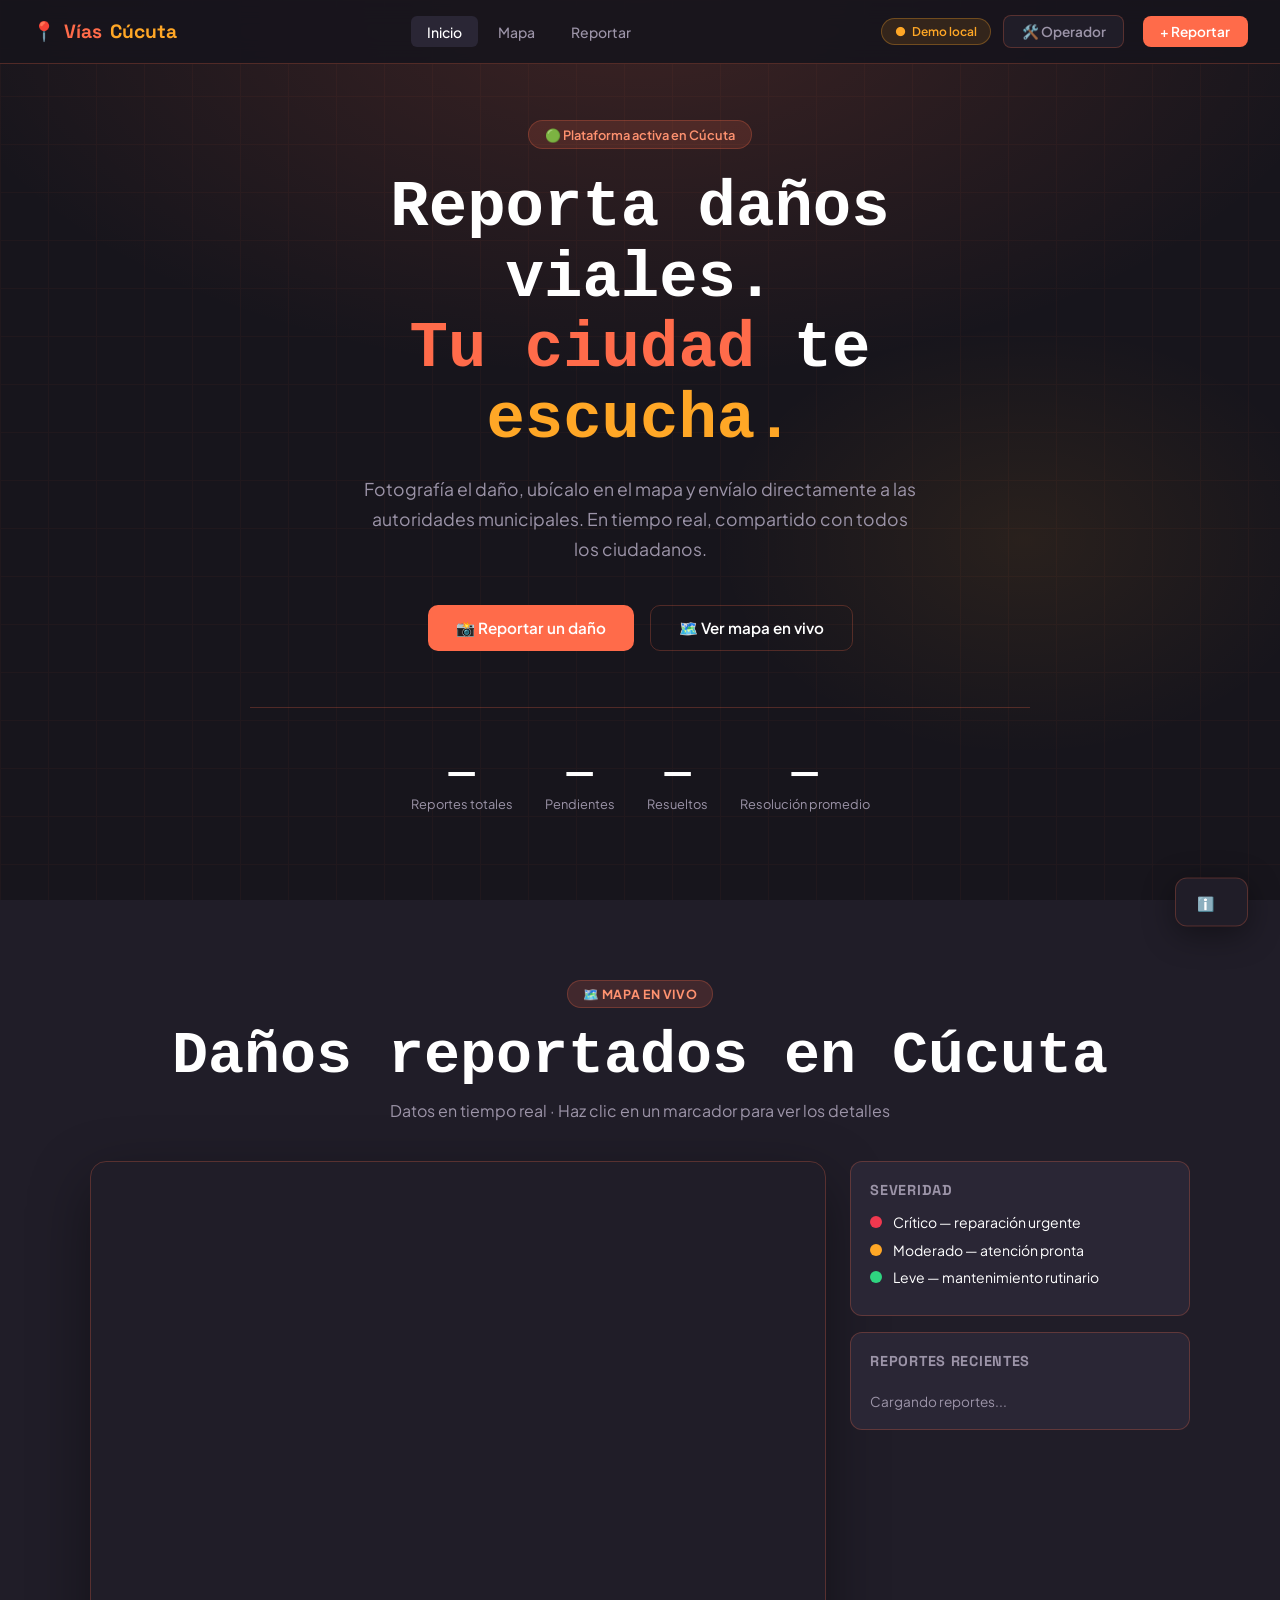
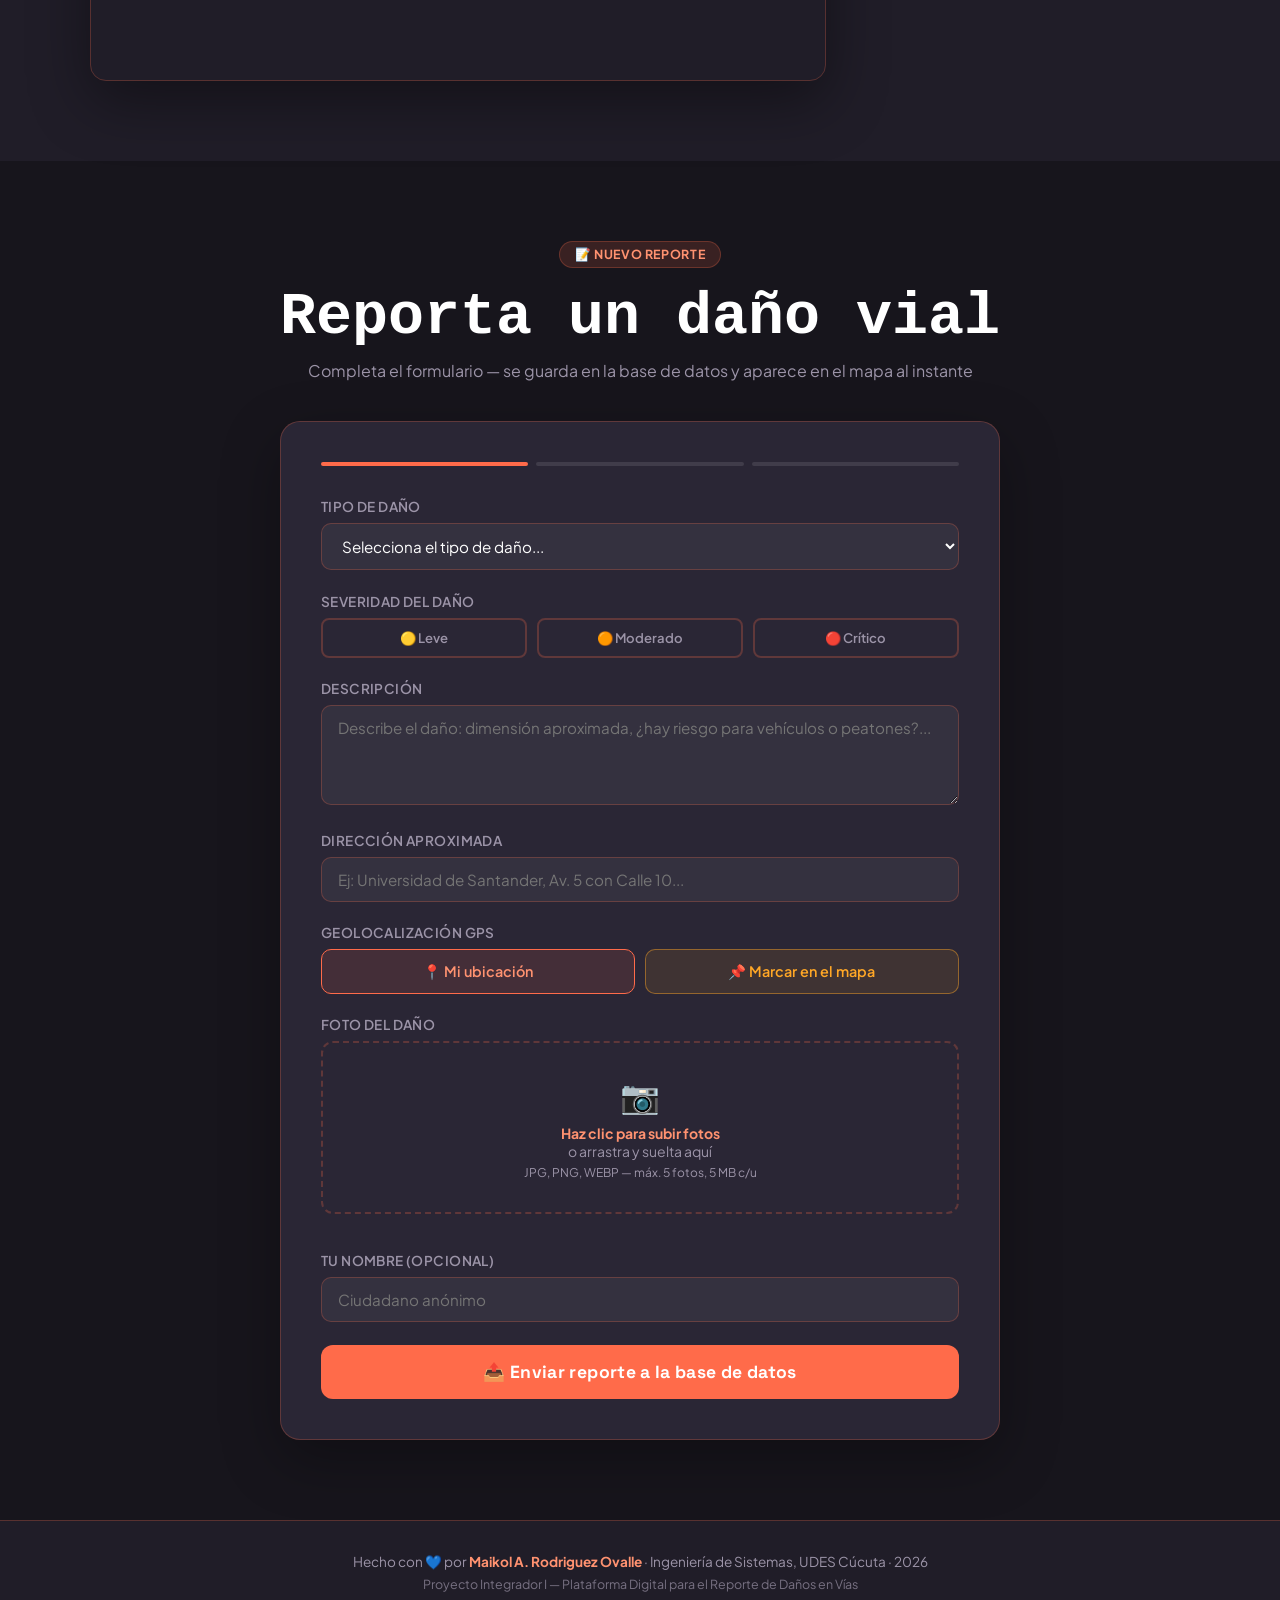
==== commit fc36e10d: "Add files via upload" ====
--- a/index.html
+++ b/index.html
@@ -7,7 +7,7 @@
 
 	<!-- Fuentes -->
 	<link rel="preconnect" href="https://fonts.googleapis.com"/>
-	<link href="https://fonts.googleapis.com/css2?family=Syne:wght@400;600;700;800&family=DM+Sans:wght@300;400;500&display=swap" rel="stylesheet"/>
+	<link href="https://fonts.googleapis.com/css2?family=Space+Grotesk:wght@400;500;600;700&family=Plus+Jakarta+Sans:wght@300;400;500;600;700&display=swap" rel="stylesheet"/>
 
 	<!-- Leaflet -->
 	<link rel="stylesheet" href="https://unpkg.com/leaflet@1.9.4/dist/leaflet.css"/>
@@ -49,7 +49,7 @@
 			<div class="stat"><div class="stat-n" id="stat-total">—</div><div class="stat-l">Reportes totales</div></div>
 			<div class="stat"><div class="stat-n" id="stat-pending">—</div><div class="stat-l">Pendientes</div></div>
 			<div class="stat"><div class="stat-n" id="stat-done">—</div><div class="stat-l">Resueltos</div></div>
-			<div class="stat"><div class="stat-n">72<span>h</span></div><div class="stat-l">Respuesta promedio</div></div>
+			<div class="stat"><div class="stat-n" id="stat-avg">—</div><div class="stat-l">Resolución promedio</div></div>
 		</div>
 	</div>
 </section>
@@ -66,19 +66,22 @@
 		<div class="map-sidebar">
 			<div class="map-legend">
 				<h4>Severidad</h4>
-				<div class="legend-item"><div class="legend-dot" style="background:#E05C4A"></div>Crítico — reparación urgente</div>
-				<div class="legend-item"><div class="legend-dot" style="background:#F0A500"></div>Moderado — atención pronta</div>
-				<div class="legend-item"><div class="legend-dot" style="background:#27AE60"></div>Leve — mantenimiento rutinario</div>
-			</div>
+				<div class="legend-item"><div class="legend-dot" style="background:#F0384F"></div>Crítico — reparación urgente</div>
+				<div class="legend-item"><div class="legend-dot" style="background:#FFA726"></div>Moderado — atención pronta</div>
+				<div class="legend-item"><div class="legend-dot" style="background:#2FD480"></div>Leve — mantenimiento rutinario</div>
+			</div>
+
 			<div class="report-list">
 				<h4>Reportes recientes</h4>
-				<div id="report-list-container"><p style="color:var(--gray);font-size:.85rem;">Cargando reportes...</p></div>
-				<div class="last-updated" id="last-updated" style="display:none;">
-					🔄 Actualizado <span id="last-updated-time">hace un momento</span>
-				</div>
-			</div>
-		</div>
-	</div>
+				<div class="report-list-scroll">
+					<div id="report-list-container">
+						<p style="color:var(--gray);font-size:.85rem;">Cargando reportes...</p>
+					</div>
+				</div>
+			</div>
+		</div>
+	</div>
+
 </section>
 
 <!-- FORM -->
@@ -145,10 +148,10 @@
 			<div class="form-group">
 				<label>Foto del daño</label>
 				<div class="photo-upload">
-					<input type="file" id="photo-input" accept="image/*" multiple onchange="handlePhotos(this)"/>
+					<input type="file" id="photo-input" accept="image/jpeg,image/png,image/webp" multiple onchange="handlePhotos(this)"/>
 					<div class="photo-upload-icon">📷</div>
 					<p><strong>Haz clic para subir fotos</strong><br/>o arrastra y suelta aquí</p>
-					<p style="font-size:.75rem;margin-top:.3rem;color:var(--gray)">PNG, JPG — máx. 5 fotos</p>
+					<p style="font-size:.75rem;margin-top:.3rem;color:var(--gray)">JPG, PNG, WEBP — máx. 5 fotos, 5 MB c/u</p>
 				</div>
 				<div class="photo-preview" id="photo-preview"></div>
 			</div>
--- a/css/index.css
+++ b/css/index.css
@@ -1,22 +1,25 @@
 /* ══════════════════════════════════════════════════════════════════
    VíasCúcuta — Estilos de la vista ciudadana (index.html)
+   Identidad visual: "Coral & Grafito" — grafito cálido de fondo,
+   coral-naranja como acento primario, ámbar como secundario/caución,
+   carmesí para crítico/error, verde esmeralda para éxito/resuelto.
 ══════════════════════════════════════════════════════════════════ */
 
 :root {
-    --navy:       #0A1628;
-    --navy2:      #0D2137;
-    --teal:       #0E7C86;
-    --teal-light: #13A3B0;
-    --gold:       #F0A500;
-    --coral:      #E05C4A;
-    --green:      #27AE60;
+    --navy:       #17151C;
+    --navy2:      #201D28;
+    --teal:       #FF6B4A;
+    --teal-light: #FF9270;
+    --gold:       #FFA726;
+    --coral:      #F0384F;
+    --green:      #2FD480;
     --white:      #FFFFFF;
-    --gray:       #8BA5BA;
-    --light:      #F0F6FB;
-    --card:       #132840;
-    --border:     rgba(14,124,134,0.25);
-    --font-head:  'Syne', sans-serif;
-    --font-body:  'DM Sans', sans-serif;
+    --gray:       #9C94A8;
+    --light:      #FDF6F3;
+    --card:       #2A2635;
+    --border:     rgba(255,107,74,0.25);
+    --font-head:  'Space Grotesk', sans-serif;
+    --font-body:  'Plus Jakarta Sans', sans-serif;
 }
 * { margin:0; padding:0; box-sizing:border-box; }
 html { scroll-behavior:smooth; }
@@ -27,7 +30,7 @@
     position:fixed; top:0; left:0; right:0; z-index:1000;
     display:flex; align-items:center; justify-content:space-between;
     padding:0 2rem; height:64px;
-    background:rgba(10,22,40,0.9); backdrop-filter:blur(12px);
+    background:rgba(23,21,28,0.9); backdrop-filter:blur(12px);
     border-bottom:1px solid var(--border);
 }
 .nav-logo { font-family:var(--font-head); font-weight:800; font-size:1.2rem; display:flex; align-items:center; gap:.5rem; }
@@ -43,9 +46,9 @@
 .db-badge {
     display:flex; align-items:center; gap:.4rem; font-size:.75rem; font-weight:600;
     padding:.3rem .8rem; border-radius:99px;
-    background:rgba(39,174,96,.12); border:1px solid rgba(39,174,96,.3); color:var(--green);
-}
-.db-badge.offline { background:rgba(240,165,0,.12); border-color:rgba(240,165,0,.3); color:var(--gold); }
+    background:rgba(47,212,128,.12); border:1px solid rgba(47,212,128,.3); color:var(--green);
+}
+.db-badge.offline { background:rgba(255,167,38,.12); border-color:rgba(255,167,38,.3); color:var(--gold); }
 .db-badge::before { content:'●'; animation:pulse 2s infinite; }
 @keyframes pulse { 0%,100%{opacity:1} 50%{opacity:.3} }
 
@@ -56,8 +59,8 @@
 }
 .hero-bg {
     position:absolute; inset:0; z-index:0;
-    background: radial-gradient(ellipse 80% 60% at 50% 0%, rgba(14,124,134,.18) 0%, transparent 70%),
-    radial-gradient(ellipse 40% 40% at 80% 60%, rgba(240,165,0,.08) 0%, transparent 60%),
+    background: radial-gradient(ellipse 80% 60% at 50% 0%, rgba(255,107,74,.16) 0%, transparent 70%),
+    radial-gradient(ellipse 40% 40% at 80% 60%, rgba(255,167,38,.08) 0%, transparent 60%),
     var(--navy);
 }
 .hero-grid {
@@ -68,7 +71,7 @@
 .hero-content { position:relative; z-index:1; max-width:780px; }
 .hero-badge {
     display:inline-flex; align-items:center; gap:.5rem;
-    background:rgba(14,124,134,.15); border:1px solid var(--border);
+    background:rgba(255,107,74,.15); border:1px solid var(--border);
     color:var(--teal-light); padding:.35rem 1rem; border-radius:99px;
     font-size:.8rem; font-weight:600; margin-bottom:1.5rem;
     animation:fadeUp .6s ease both;
@@ -84,7 +87,7 @@
     text-decoration:none; font-weight:600; font-size:.95rem; transition:all .2s;
     border:none; cursor:pointer; display:inline-flex; align-items:center; gap:.5rem;
 }
-.btn-primary:hover { background:var(--teal-light); transform:translateY(-2px); box-shadow:0 8px 24px rgba(14,124,134,.35); }
+.btn-primary:hover { background:var(--teal-light); transform:translateY(-2px); box-shadow:0 8px 24px rgba(255,107,74,.35); }
 .btn-secondary {
     background:transparent; color:var(--white); border:1px solid var(--border);
     padding:.75rem 1.75rem; border-radius:10px; text-decoration:none;
@@ -105,7 +108,7 @@
 
 /* SECTIONS */
 .section-header { text-align:center; margin-bottom:2.5rem; }
-.section-tag { display:inline-block; background:rgba(14,124,134,.15); border:1px solid var(--border); color:var(--teal-light); padding:.3rem .9rem; border-radius:99px; font-size:.78rem; font-weight:700; letter-spacing:.05em; text-transform:uppercase; margin-bottom:.9rem; }
+.section-tag { display:inline-block; background:rgba(255,107,74,.15); border:1px solid var(--border); color:var(--teal-light); padding:.3rem .9rem; border-radius:99px; font-size:.78rem; font-weight:700; letter-spacing:.05em; text-transform:uppercase; margin-bottom:.9rem; }
 .section-header h2 { font-family:var(--font-head); font-size:clamp(1.8rem,4vw,2.6rem); font-weight:800; }
 .section-header p { color:var(--gray); margin-top:.6rem; }
 
@@ -119,31 +122,54 @@
 .map-legend h4 { font-family:var(--font-head); font-size:.9rem; margin-bottom:.9rem; color:var(--gray); letter-spacing:.05em; text-transform:uppercase; }
 .legend-item { display:flex; align-items:center; gap:.7rem; margin-bottom:.6rem; font-size:.875rem; }
 .legend-dot { width:12px; height:12px; border-radius:50%; flex-shrink:0; }
-.report-list { background:var(--card); border:1px solid var(--border); border-radius:12px; padding:1.2rem; max-height:380px; overflow-y:auto; }
-.report-list h4 { font-family:var(--font-head); font-size:.9rem; margin-bottom:.9rem; color:var(--gray); letter-spacing:.05em; text-transform:uppercase; position:sticky; top:0; background:var(--card); padding-bottom:.5rem; }
-.report-list::-webkit-scrollbar { width:4px; }
-.report-list::-webkit-scrollbar-thumb { background:var(--border); border-radius:99px; }
+.report-list {
+    background: var(--card);
+    border: 1px solid var(--border);
+    border-radius: 12px;
+    padding: 1.2rem;
+    max-height: 380px;
+    display: flex;
+    flex-direction: column;
+    overflow: hidden;
+}
+.report-list h4 {
+    font-family: var(--font-head);
+    font-size: .9rem;
+    margin-bottom: .9rem;
+    color: var(--gray);
+    letter-spacing: .05em;
+    text-transform: uppercase;
+    flex-shrink: 0;
+    padding-bottom: .5rem;
+}
+.report-list-scroll {
+    flex: 1;
+    overflow-y: auto;
+    min-height: 0;
+}
+.report-list-scroll::-webkit-scrollbar { width: 4px; }
+.report-list-scroll::-webkit-scrollbar-thumb { background: var(--border); border-radius: 99px; }
 .report-item { display:flex; gap:.8rem; align-items:flex-start; padding:.7rem 0; border-bottom:1px solid rgba(255,255,255,.06); cursor:pointer; transition:background .15s; border-radius:6px; }
 .report-item:last-child { border-bottom:none; }
-.report-item:hover { background:rgba(14,124,134,.08); padding-left:.4rem; }
+.report-item:hover { background:rgba(255,107,74,.08); padding-left:.4rem; }
 .report-dot { width:10px; height:10px; border-radius:50%; flex-shrink:0; margin-top:4px; }
 .report-info { flex:1; }
 .report-info strong { font-size:.85rem; font-weight:600; display:block; }
 .report-info span { font-size:.78rem; color:var(--gray); }
 .report-badge { font-size:.7rem; padding:.2rem .55rem; border-radius:99px; font-weight:600; white-space:nowrap; }
-.badge-pending  { background:rgba(240,165,0,.15);  color:var(--gold); }
-.badge-progress { background:rgba(14,124,134,.15); color:var(--teal-light); }
-.badge-done     { background:rgba(39,174,96,.15);  color:var(--green); }
+.badge-pending  { background:rgba(255,167,38,.15);  color:var(--gold); }
+.badge-progress { background:rgba(255,107,74,.15); color:var(--teal-light); }
+.badge-done     { background:rgba(47,212,128,.15);  color:var(--green); }
 
 /* LIVE PULSE for new reports */
 .report-item.new-report { animation: highlight 1.2s ease; }
-@keyframes highlight { 0%{background:rgba(14,124,134,.35)} 100%{background:transparent} }
+@keyframes highlight { 0%{background:rgba(255,107,74,.35)} 100%{background:transparent} }
 
 /* NEW REPORT marker pulse */
 @keyframes markerPulse {
-    0%   { box-shadow: 0 2px 8px rgba(0,0,0,.5), 0 0 0 0 rgba(14,124,134,.7); }
-    70%  { box-shadow: 0 2px 8px rgba(0,0,0,.5), 0 0 0 14px rgba(14,124,134,0); }
-    100% { box-shadow: 0 2px 8px rgba(0,0,0,.5), 0 0 0 0 rgba(14,124,134,0); }
+    0%   { box-shadow: 0 2px 8px rgba(0,0,0,.5), 0 0 0 0 rgba(255,107,74,.7); }
+    70%  { box-shadow: 0 2px 8px rgba(0,0,0,.5), 0 0 0 14px rgba(255,107,74,0); }
+    100% { box-shadow: 0 2px 8px rgba(0,0,0,.5), 0 0 0 0 rgba(255,107,74,0); }
 }
 .marker-new { animation: markerPulse 1.5s ease 3; }
 
@@ -165,11 +191,11 @@
     border-radius:10px; padding:.75rem 1rem; color:var(--white);
     font-family:var(--font-body); font-size:.95rem; transition:border-color .2s, box-shadow .2s; outline:none;
 }
-input:focus, select:focus, textarea:focus { border-color:var(--teal); box-shadow:0 0 0 3px rgba(14,124,134,.2); }
+input:focus, select:focus, textarea:focus { border-color:var(--teal); box-shadow:0 0 0 3px rgba(255,107,74,.2); }
 select option { background:var(--navy2); }
 textarea { resize:vertical; min-height:100px; }
 .photo-upload { border:2px dashed var(--border); border-radius:12px; padding:2rem; text-align:center; cursor:pointer; transition:all .2s; position:relative; }
-.photo-upload:hover { border-color:var(--teal); background:rgba(14,124,134,.05); }
+.photo-upload:hover { border-color:var(--teal); background:rgba(255,107,74,.05); }
 .photo-upload input[type=file] { position:absolute; inset:0; opacity:0; cursor:pointer; width:100%; }
 .photo-upload-icon { font-size:2rem; margin-bottom:.5rem; }
 .photo-upload p { color:var(--gray); font-size:.875rem; }
@@ -177,12 +203,12 @@
 .photo-preview { display:flex; gap:.75rem; flex-wrap:wrap; margin-top:1rem; }
 .photo-thumb { width:80px; height:80px; border-radius:8px; object-fit:cover; border:2px solid var(--teal); }
 .gps-row { display:flex; gap:.6rem; }
-.gps-btn { flex:1; background:rgba(14,124,134,.12); border:1px solid var(--teal); color:var(--teal-light); padding:.75rem 1rem; border-radius:10px; font-family:var(--font-body); font-size:.9rem; font-weight:600; cursor:pointer; transition:all .2s; display:flex; align-items:center; justify-content:center; gap:.5rem; }
-.gps-btn:hover { background:rgba(14,124,134,.25); }
-.pin-btn { flex:1; background:rgba(240,165,0,.10); border:1px solid rgba(240,165,0,.45); color:var(--gold); padding:.75rem 1rem; border-radius:10px; font-family:var(--font-body); font-size:.9rem; font-weight:600; cursor:pointer; transition:all .2s; display:flex; align-items:center; justify-content:center; gap:.5rem; }
-.pin-btn:hover { background:rgba(240,165,0,.2); }
-.pin-btn.active { background:rgba(240,165,0,.22); border-color:var(--gold); animation:pinPulse 1.5s ease infinite; }
-@keyframes pinPulse { 0%,100%{box-shadow:0 0 0 0 rgba(240,165,0,.4)} 50%{box-shadow:0 0 0 6px rgba(240,165,0,0)} }
+.gps-btn { flex:1; background:rgba(255,107,74,.12); border:1px solid var(--teal); color:var(--teal-light); padding:.75rem 1rem; border-radius:10px; font-family:var(--font-body); font-size:.9rem; font-weight:600; cursor:pointer; transition:all .2s; display:flex; align-items:center; justify-content:center; gap:.5rem; }
+.gps-btn:hover { background:rgba(255,107,74,.25); }
+.pin-btn { flex:1; background:rgba(255,167,38,.10); border:1px solid rgba(255,167,38,.45); color:var(--gold); padding:.75rem 1rem; border-radius:10px; font-family:var(--font-body); font-size:.9rem; font-weight:600; cursor:pointer; transition:all .2s; display:flex; align-items:center; justify-content:center; gap:.5rem; }
+.pin-btn:hover { background:rgba(255,167,38,.2); }
+.pin-btn.active { background:rgba(255,167,38,.22); border-color:var(--gold); animation:pinPulse 1.5s ease infinite; }
+@keyframes pinPulse { 0%,100%{box-shadow:0 0 0 0 rgba(255,167,38,.4)} 50%{box-shadow:0 0 0 6px rgba(255,167,38,0)} }
 .pin-hint { margin-top:.5rem; font-size:.78rem; color:var(--gold); display:none; align-items:center; gap:.4rem; }
 .pin-hint.show { display:flex; }
 .gps-result { margin-top:.6rem; font-size:.82rem; color:var(--green); display:none; align-items:center; gap:.4rem; }
@@ -194,11 +220,11 @@
 .severity-group { display:flex; gap:.6rem; }
 .severity-btn { flex:1; padding:.6rem; border-radius:8px; border:2px solid var(--border); background:transparent; color:var(--gray); cursor:pointer; font-family:var(--font-body); font-size:.82rem; font-weight:600; transition:all .2s; text-align:center; }
 .severity-btn:hover { border-color:var(--teal); color:var(--white); }
-.sev-low.selected  { border-color:var(--gold);  background:rgba(240,165,0,.12);  color:var(--gold); }
-.sev-med.selected  { border-color:orange;       background:rgba(255,140,0,.12);  color:orange; }
-.sev-high.selected { border-color:var(--coral); background:rgba(224,92,74,.12);  color:var(--coral); }
+.sev-low.selected  { border-color:var(--gold);  background:rgba(255,167,38,.12);  color:var(--gold); }
+.sev-med.selected  { border-color:var(--gold);  background:rgba(255,167,38,.12);  color:var(--gold); }
+.sev-high.selected { border-color:var(--coral); background:rgba(240,56,79,.12);  color:var(--coral); }
 .form-submit { background:var(--teal); color:var(--white); width:100%; padding:1rem; border:none; border-radius:12px; cursor:pointer; font-family:var(--font-head); font-size:1.1rem; font-weight:700; letter-spacing:.02em; transition:all .2s; margin-top:.5rem; display:flex; align-items:center; justify-content:center; gap:.6rem; }
-.form-submit:hover { background:var(--teal-light); transform:translateY(-2px); box-shadow:0 8px 24px rgba(14,124,134,.35); }
+.form-submit:hover { background:var(--teal-light); transform:translateY(-2px); box-shadow:0 8px 24px rgba(255,107,74,.35); }
 .form-submit:disabled { opacity:.5; cursor:not-allowed; transform:none; }
 
 /* MODAL */
@@ -209,7 +235,7 @@
 .modal-icon { font-size:3.5rem; margin-bottom:1rem; }
 .modal h3 { font-family:var(--font-head); font-size:1.6rem; font-weight:800; margin-bottom:.6rem; }
 .modal p { color:var(--gray); font-size:.95rem; line-height:1.6; margin-bottom:1.5rem; }
-.modal-id { background:rgba(14,124,134,.15); border:1px solid var(--border); border-radius:8px; padding:.7rem 1rem; font-family:monospace; font-size:1rem; color:var(--teal-light); margin-bottom:1.5rem; }
+.modal-id { background:rgba(255,107,74,.15); border:1px solid var(--border); border-radius:8px; padding:.7rem 1rem; font-family:monospace; font-size:1rem; color:var(--teal-light); margin-bottom:1.5rem; }
 .modal-db-note { font-size:.8rem; color:var(--green); margin-bottom:1rem; }
 
 /* TOAST */
@@ -218,8 +244,8 @@
 
 /* SETUP BANNER */
 .setup-banner {
-    background: linear-gradient(135deg, rgba(240,165,0,.15), rgba(14,124,134,.15));
-    border: 1px solid rgba(240,165,0,.4);
+    background: linear-gradient(135deg, rgba(255,167,38,.15), rgba(255,107,74,.15));
+    border: 1px solid rgba(255,167,38,.4);
     border-radius:16px; padding:1.5rem 2rem; margin:0 auto 2rem; max-width:720px;
     display:none;
 }
@@ -238,7 +264,7 @@
 }
 .dup-overlay.show { opacity:1; pointer-events:all; }
 .dup-modal {
-    background:var(--card); border:1px solid rgba(224,92,74,.35);
+    background:var(--card); border:1px solid rgba(240,56,79,.35);
     border-radius:20px; padding:2rem; max-width:460px; width:90%;
     transform:translateY(20px) scale(.97); transition:transform .3s;
     box-shadow:0 24px 64px rgba(0,0,0,.55);
@@ -248,7 +274,7 @@
 .dup-header { display:flex; align-items:center; gap:.8rem; margin-bottom:1.2rem; }
 .dup-icon {
     width:44px; height:44px; border-radius:50%; flex-shrink:0;
-    background:rgba(224,92,74,.15); border:1px solid rgba(224,92,74,.35);
+    background:rgba(240,56,79,.15); border:1px solid rgba(240,56,79,.35);
     display:flex; align-items:center; justify-content:center; font-size:1.3rem;
 }
 .dup-title { font-family:var(--font-head); font-size:1.2rem; font-weight:800; }
@@ -266,11 +292,11 @@
 .dup-card-row:last-child { border-bottom:none; padding-bottom:0; }
 .dup-card-label { color:var(--gray); font-size:.75rem; font-weight:600;
     text-transform:uppercase; letter-spacing:.04em; flex-shrink:0; }
-.dup-card-val { color:#D4E4F0; text-align:right; }
+.dup-card-val { color:#EFE6E2; text-align:right; }
 
 .dup-dist-pill {
     display:inline-flex; align-items:center; gap:.3rem;
-    background:rgba(224,92,74,.15); border:1px solid rgba(224,92,74,.35);
+    background:rgba(240,56,79,.15); border:1px solid rgba(240,56,79,.35);
     color:var(--coral); border-radius:99px; padding:.25rem .75rem;
     font-size:.78rem; font-weight:700;
 }
@@ -285,11 +311,11 @@
 .dup-btn-cancel:hover { border-color:var(--teal); color:var(--white); }
 .dup-btn-map {
     flex:1; padding:.75rem 1rem; border-radius:10px;
-    border:1px solid var(--teal); background:rgba(14,124,134,.15);
+    border:1px solid var(--teal); background:rgba(255,107,74,.15);
     color:var(--teal-light); cursor:pointer; font-family:var(--font-body);
     font-size:.9rem; font-weight:600; transition:all .2s;
 }
-.dup-btn-map:hover { background:rgba(14,124,134,.28); color:var(--white); }
+.dup-btn-map:hover { background:rgba(255,107,74,.28); color:var(--white); }
 
 footer { background:var(--navy2); border-top:1px solid var(--border); padding:2rem; text-align:center; color:var(--gray); font-size:.85rem; }
 footer strong { color:var(--teal-light); }
@@ -358,10 +384,10 @@
     top: calc(100% + 6px);
     left: 0;
     right: 0;
-    background: linear-gradient(180deg, var(--navy2) 0%, #0F263D 100%);
+    background: linear-gradient(180deg, var(--navy2) 0%, #241F30 100%);
     border: 1px solid var(--teal);
     border-radius: 14px;
-    box-shadow: 0 16px 48px rgba(0,0,0,.65), 0 0 0 1px rgba(14,124,134,.15);
+    box-shadow: 0 16px 48px rgba(0,0,0,.65), 0 0 0 1px rgba(255,107,74,.15);
     max-height: 460px;
     overflow: hidden;
     z-index: 500;
@@ -380,7 +406,7 @@
     align-items: center;
     justify-content: space-between;
     padding: .7rem 1rem;
-    background: rgba(14,124,134,.10);
+    background: rgba(255,107,74,.10);
     border-bottom: 1px solid var(--border);
     font-size: .72rem;
     font-weight: 700;
@@ -434,35 +460,35 @@
     position: absolute;
     inset: 0;
     border-radius: 12px;
-    background: linear-gradient(135deg, rgba(14,124,134,.12) 0%, transparent 60%);
+    background: linear-gradient(135deg, rgba(255,107,74,.12) 0%, transparent 60%);
     opacity: 0;
     transition: opacity .18s;
     pointer-events: none;
 }
 
 .suggestion-item:hover {
-    background: rgba(14,124,134,.10);
+    background: rgba(255,107,74,.10);
     border-color: var(--teal);
     transform: translateY(-2px);
-    box-shadow: 0 8px 20px rgba(14,124,134,.25);
+    box-shadow: 0 8px 20px rgba(255,107,74,.25);
 }
 .suggestion-item:hover::before { opacity: 1; }
 
 .suggestion-item:active {
     transform: translateY(0);
-    box-shadow: 0 2px 8px rgba(14,124,134,.3);
+    box-shadow: 0 2px 8px rgba(255,107,74,.3);
 }
 
 /* Item activo (navegación con teclado) */
 .suggestion-item.active {
-    background: rgba(240,165,0,.10);
+    background: rgba(255,167,38,.10);
     border-color: var(--gold);
     transform: translateY(-2px);
-    box-shadow: 0 8px 20px rgba(240,165,0,.25);
+    box-shadow: 0 8px 20px rgba(255,167,38,.25);
 }
 .suggestion-item.active::before {
     opacity: 1;
-    background: linear-gradient(135deg, rgba(240,165,0,.15) 0%, transparent 60%);
+    background: linear-gradient(135deg, rgba(255,167,38,.15) 0%, transparent 60%);
 }
 
 /* Icono circular grande */
@@ -470,8 +496,8 @@
     width: 44px;
     height: 44px;
     border-radius: 12px;
-    background: linear-gradient(135deg, rgba(14,124,134,.25) 0%, rgba(14,124,134,.10) 100%);
-    border: 1px solid rgba(14,124,134,.4);
+    background: linear-gradient(135deg, rgba(255,107,74,.25) 0%, rgba(255,107,74,.10) 100%);
+    border: 1px solid rgba(255,107,74,.4);
     display: flex;
     align-items: center;
     justify-content: center;
@@ -480,12 +506,12 @@
     transition: all .2s;
 }
 .suggestion-item:hover .suggestion-icon {
-    background: linear-gradient(135deg, rgba(14,124,134,.4) 0%, rgba(14,124,134,.2) 100%);
+    background: linear-gradient(135deg, rgba(255,107,74,.4) 0%, rgba(255,107,74,.2) 100%);
     border-color: var(--teal-light);
     transform: scale(1.06) rotate(-3deg);
 }
 .suggestion-item.active .suggestion-icon {
-    background: linear-gradient(135deg, rgba(240,165,0,.35) 0%, rgba(240,165,0,.15) 100%);
+    background: linear-gradient(135deg, rgba(255,167,38,.35) 0%, rgba(255,167,38,.15) 100%);
     border-color: var(--gold);
     transform: scale(1.08);
 }
@@ -521,8 +547,8 @@
     font-size: .66rem;
     font-weight: 700;
     color: var(--teal-light);
-    background: rgba(14,124,134,.18);
-    border: 1px solid rgba(14,124,134,.35);
+    background: rgba(255,107,74,.18);
+    border: 1px solid rgba(255,107,74,.35);
     padding: .25rem .6rem;
     border-radius: 99px;
     text-transform: uppercase;
@@ -531,14 +557,14 @@
     transition: all .18s;
 }
 .suggestion-item:hover .suggestion-badge {
-    background: rgba(14,124,134,.3);
+    background: rgba(255,107,74,.3);
     color: var(--white);
     border-color: var(--teal-light);
 }
 .suggestion-item.active .suggestion-badge {
-    background: rgba(240,165,0,.22);
+    background: rgba(255,167,38,.22);
     color: var(--gold);
-    border-color: rgba(240,165,0,.5);
+    border-color: rgba(255,167,38,.5);
 }
 
 /* Indicador de tecla Enter en el item activo */
@@ -554,7 +580,7 @@
     padding: .15rem .5rem;
     border-radius: 99px;
     letter-spacing: .04em;
-    box-shadow: 0 2px 8px rgba(240,165,0,.4);
+    box-shadow: 0 2px 8px rgba(255,167,38,.4);
     animation: badgePop .25s cubic-bezier(.16,1,.3,1);
 }
 @keyframes badgePop {
@@ -577,7 +603,7 @@
 .suggestion-loading .spinner {
     width: 22px;
     height: 22px;
-    border: 2.5px solid rgba(14,124,134,.2);
+    border: 2.5px solid rgba(255,107,74,.2);
     border-top-color: var(--teal-light);
     border-radius: 50%;
     animation: spin .8s linear infinite;
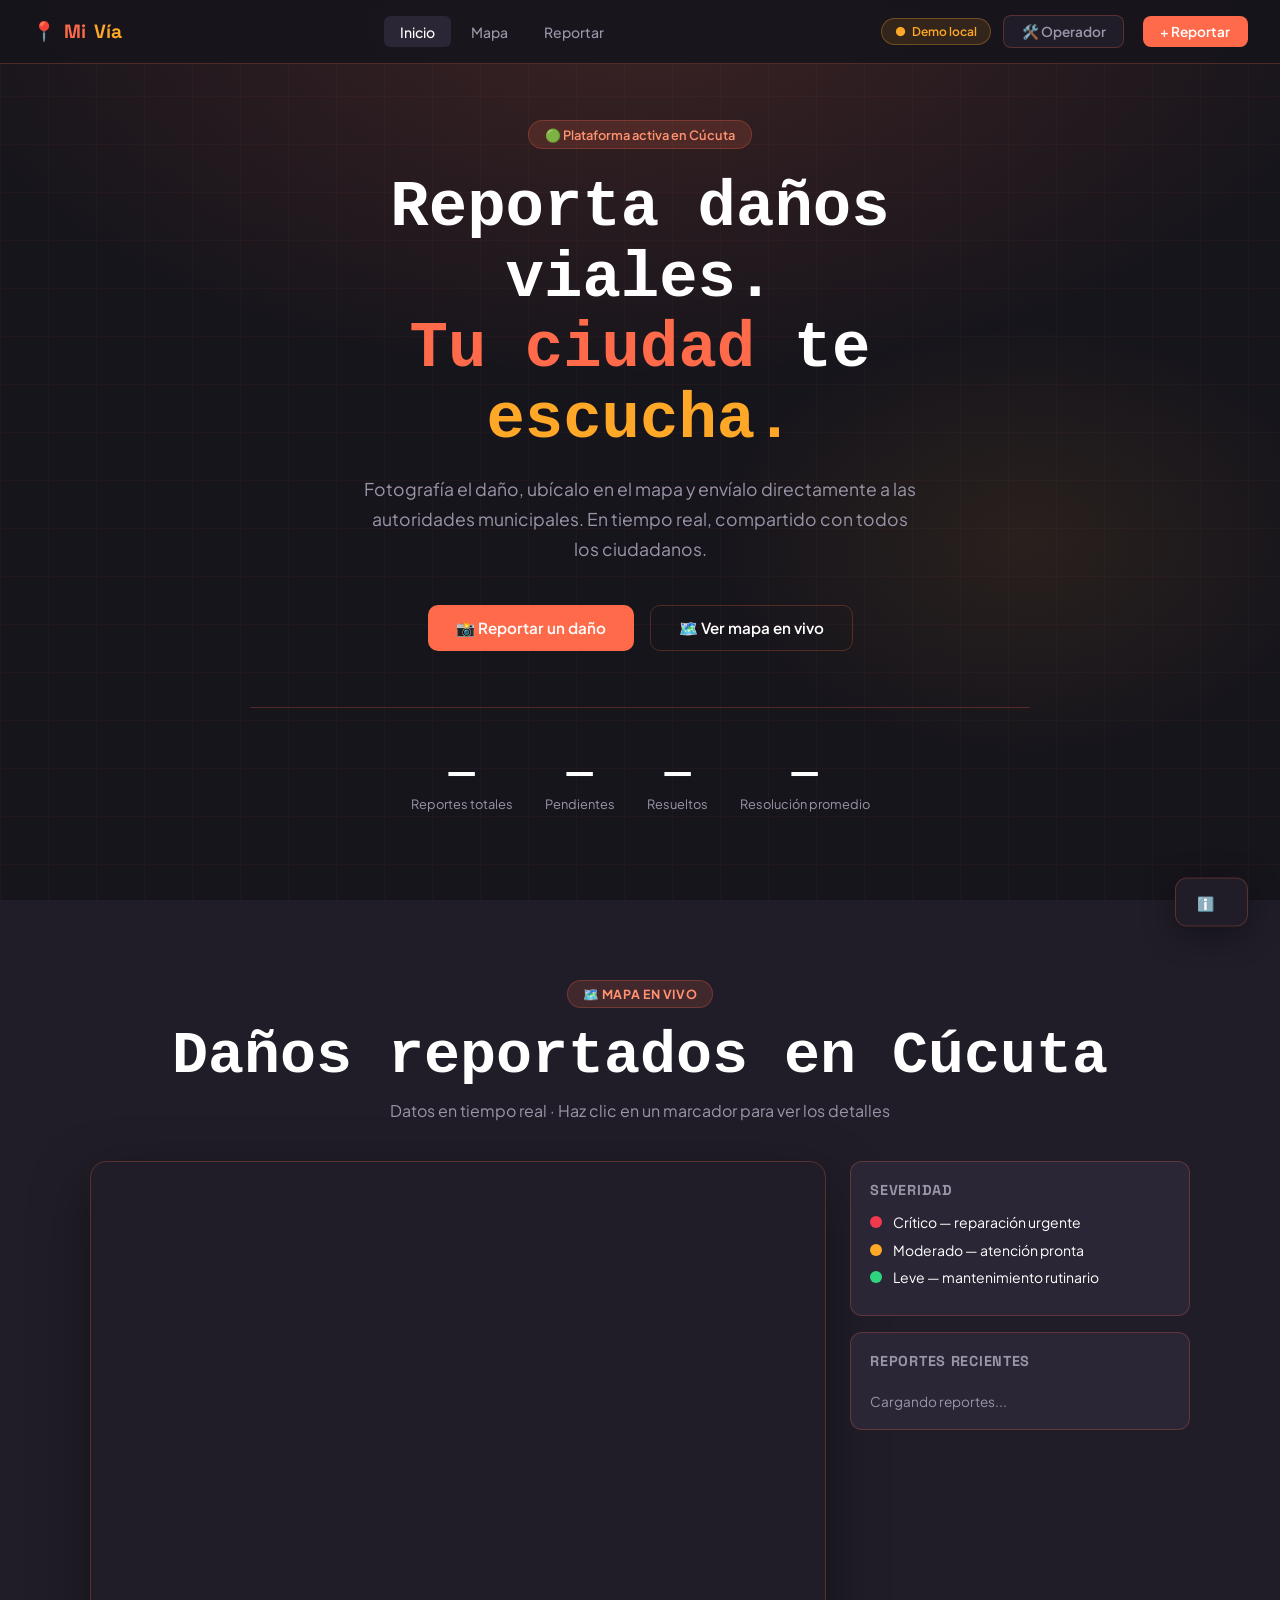
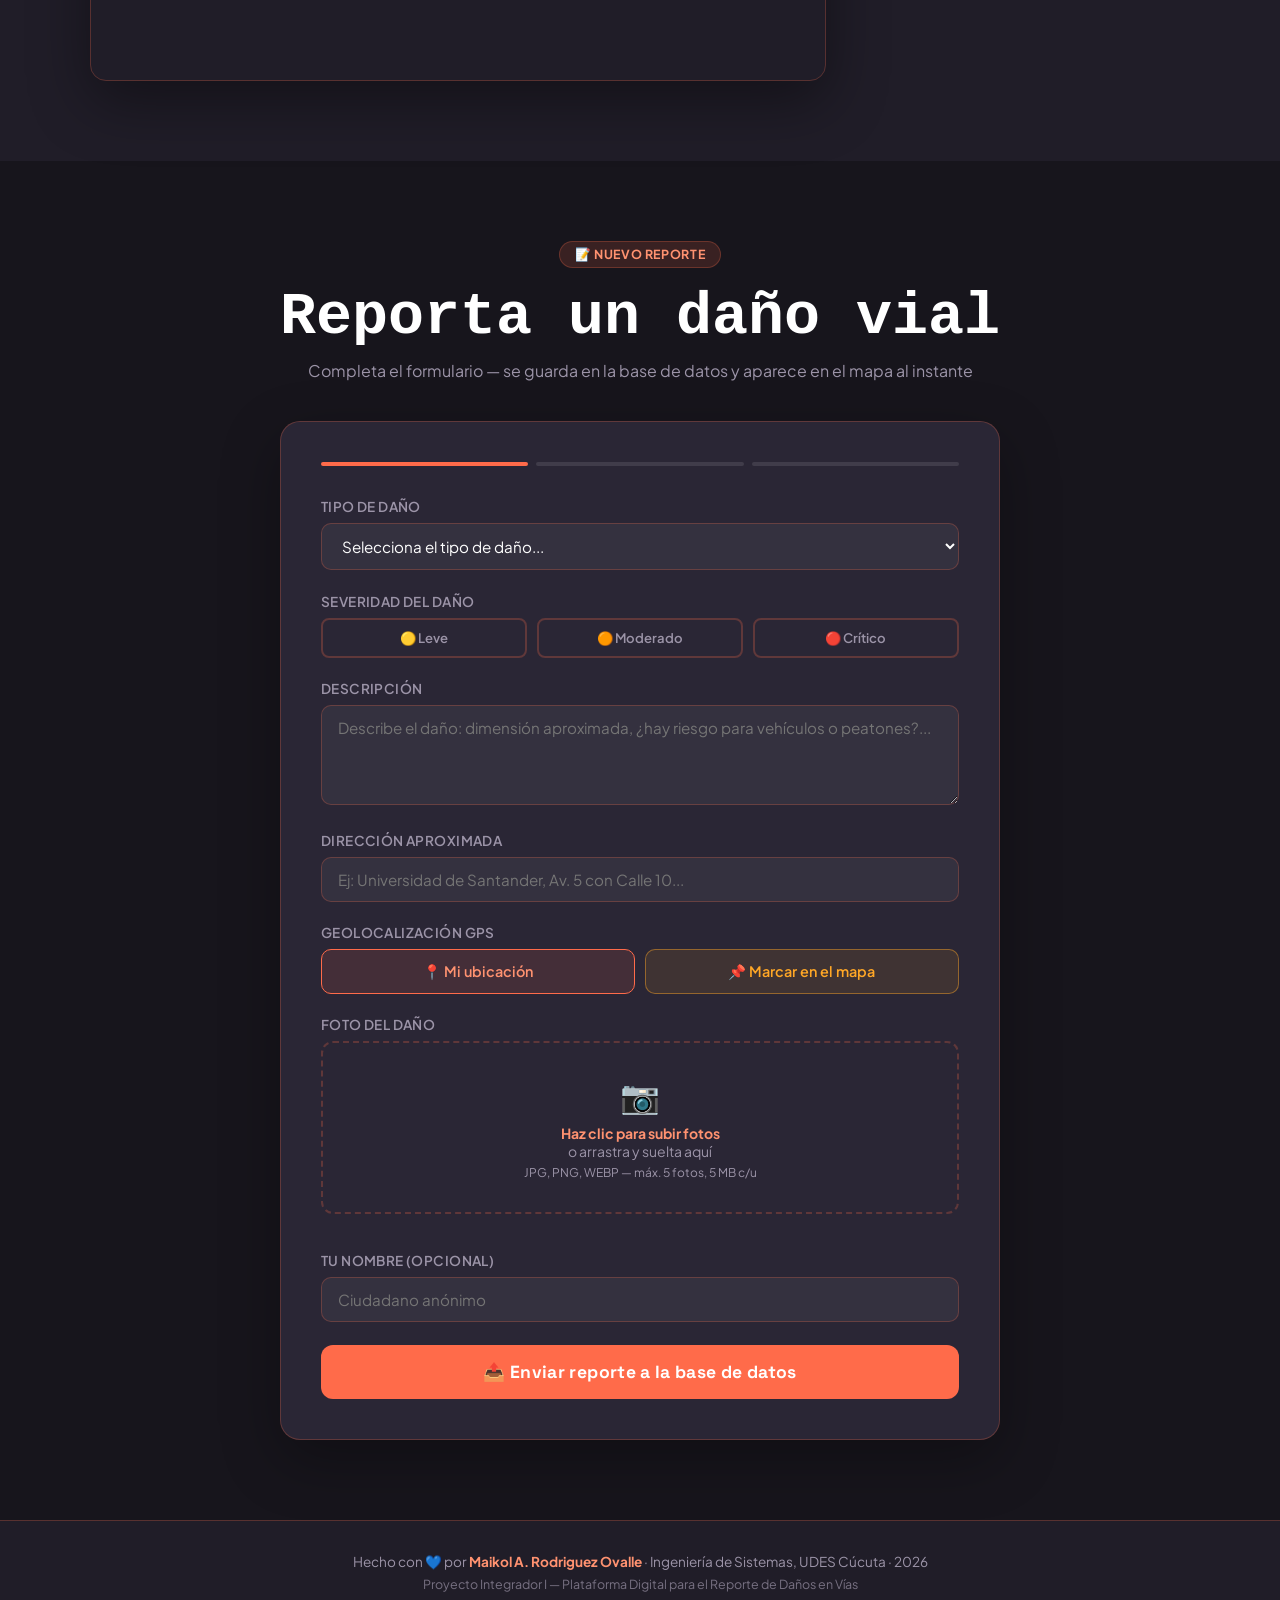
==== commit 0b84a75a: "Add files via upload" ====
--- a/index.html
+++ b/index.html
@@ -3,7 +3,7 @@
 <head>
 	<meta charset="UTF-8"/>
 	<meta name="viewport" content="width=device-width, initial-scale=1.0"/>
-	<title>VíasCúcuta — Reporte Ciudadano</title>
+	<title>MiVía — Reporte Ciudadano</title>
 
 	<!-- Fuentes -->
 	<link rel="preconnect" href="https://fonts.googleapis.com"/>
@@ -20,7 +20,7 @@
 
 <!-- NAV -->
 <nav id="navbar">
-	<div class="nav-logo">📍 <span>Vías</span><em>Cúcuta</em></div>
+	<div class="nav-logo">📍 <span>Mi</span><em>Vía</em></div>
 	<div class="nav-links">
 		<a href="#inicio" class="active">Inicio</a>
 		<a href="#mapa">Mapa</a>
@@ -92,10 +92,10 @@
 		<p>Completa el formulario — se guarda en la base de datos y aparece en el mapa al instante</p>
 	</div>
 
-	<!-- Setup banner (visible solo si Firebase no está configurado) -->
+	<!-- Setup banner (visible solo si Supabase no está configurado) -->
 	<div class="setup-banner" id="setup-banner">
-		<h4>⚙️ Modo demo — configura Firebase para datos reales</h4>
-		<p>Actualmente los reportes se guardan solo en este navegador. Para que todos los usuarios compartan los mismos datos, sigue los pasos al final de esta página y pega tu configuración de Firebase en el código.</p>
+		<h4>⚙️ Modo demo — configura Supabase para datos reales</h4>
+		<p>Actualmente los reportes se guardan solo en este navegador. Para que todos los usuarios compartan los mismos datos, pega la URL y la anon key de tu proyecto de Supabase en <code>backend/supabase-config.js</code>.</p>
 	</div>
 
 	<div class="form-wrapper">
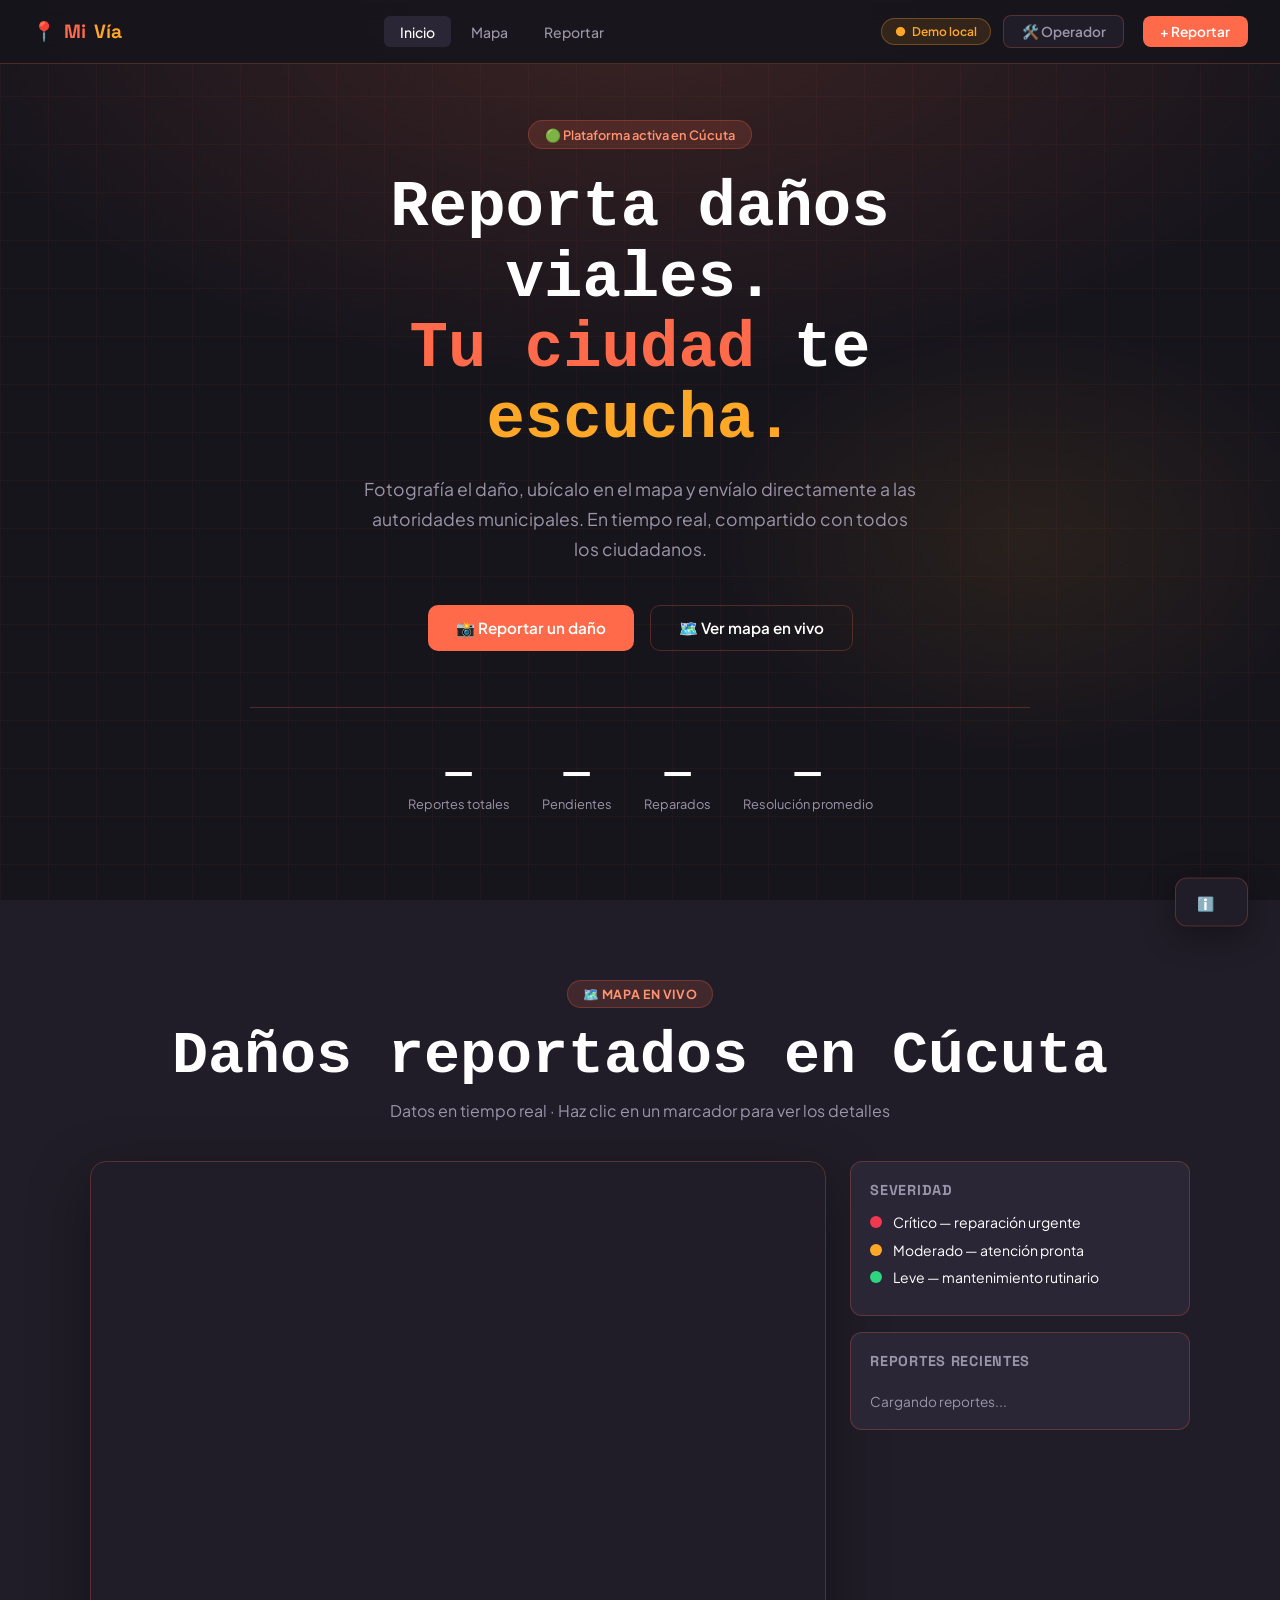
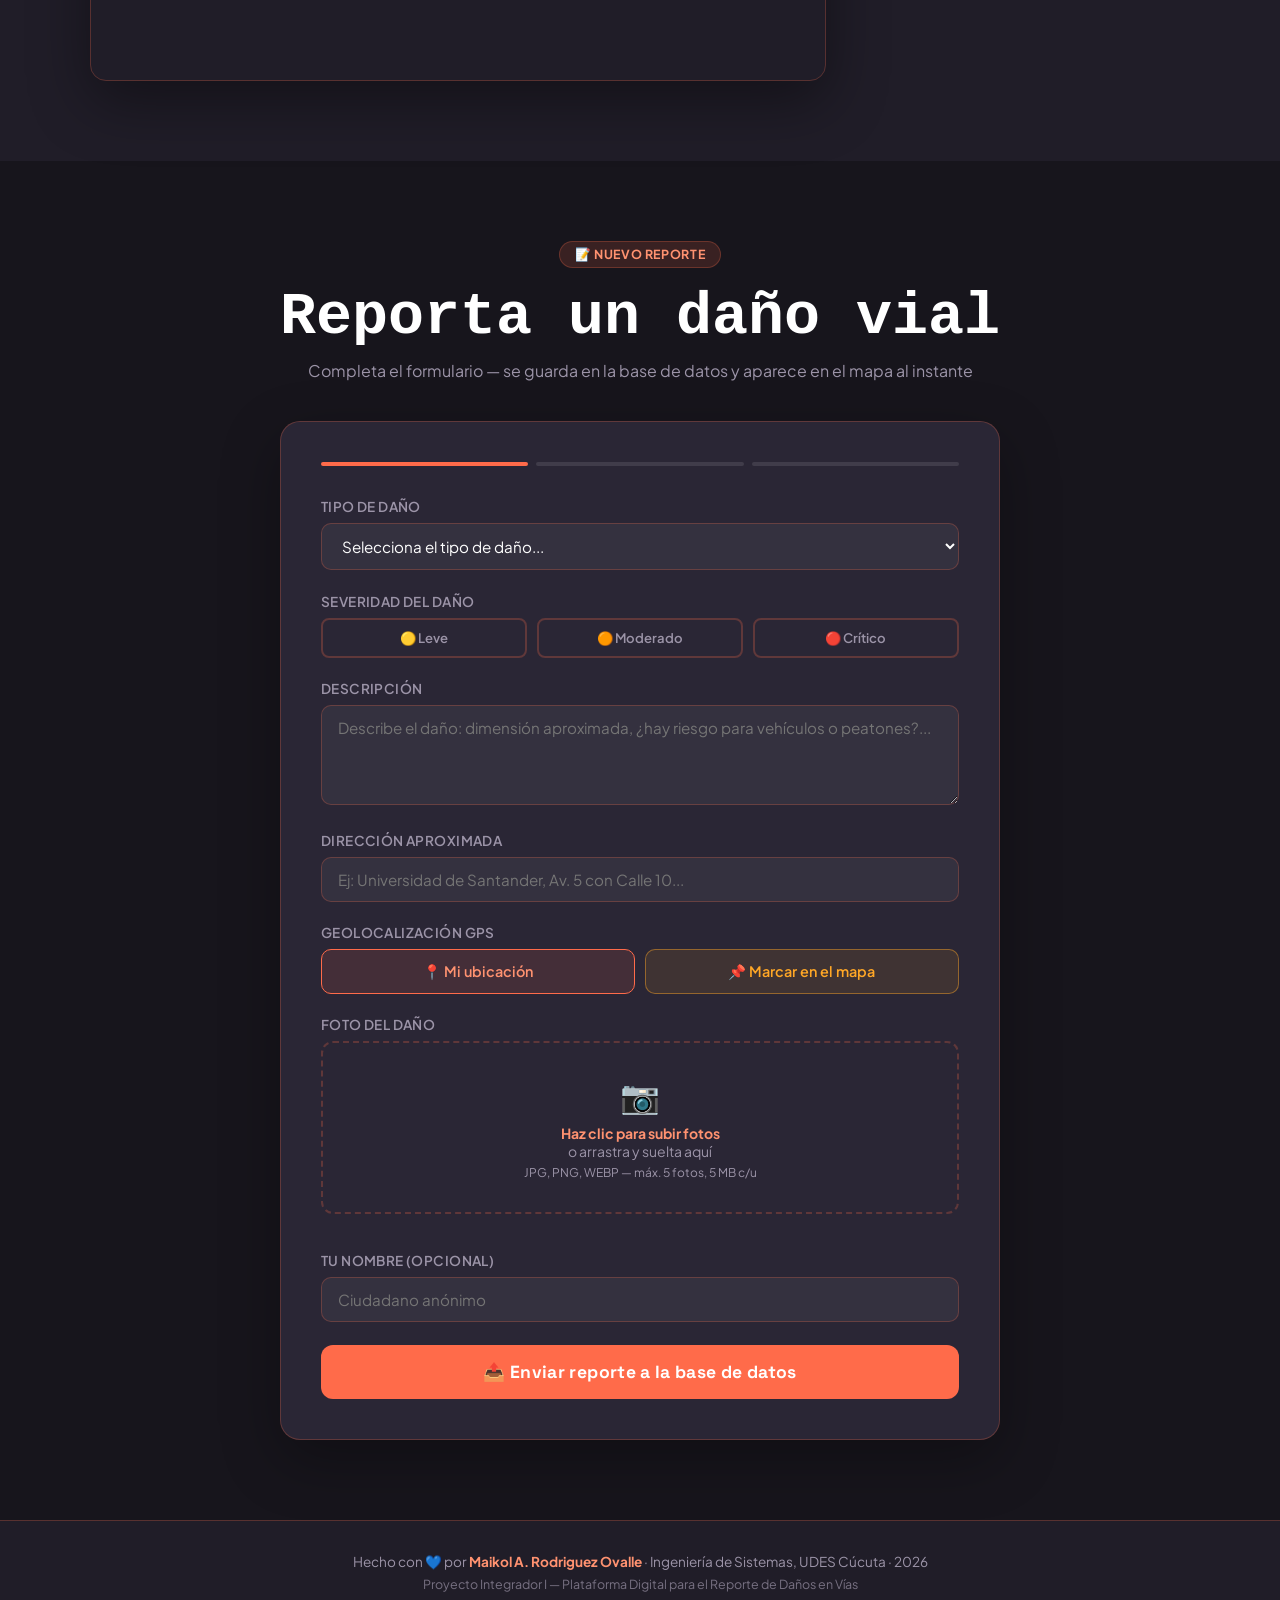
==== commit 87752f5c: "Add files via upload" ====
--- a/index.html
+++ b/index.html
@@ -48,7 +48,7 @@
 		<div class="hero-stats">
 			<div class="stat"><div class="stat-n" id="stat-total">—</div><div class="stat-l">Reportes totales</div></div>
 			<div class="stat"><div class="stat-n" id="stat-pending">—</div><div class="stat-l">Pendientes</div></div>
-			<div class="stat"><div class="stat-n" id="stat-done">—</div><div class="stat-l">Resueltos</div></div>
+			<div class="stat"><div class="stat-n" id="stat-done">—</div><div class="stat-l">Reparados</div></div>
 			<div class="stat"><div class="stat-n" id="stat-avg">—</div><div class="stat-l">Resolución promedio</div></div>
 		</div>
 	</div>
--- a/css/index.css
+++ b/css/index.css
@@ -158,6 +158,7 @@
 .report-info span { font-size:.78rem; color:var(--gray); }
 .report-badge { font-size:.7rem; padding:.2rem .55rem; border-radius:99px; font-weight:600; white-space:nowrap; }
 .badge-pending  { background:rgba(255,167,38,.15);  color:var(--gold); }
+.badge-review   { background:rgba(79,163,255,.15);  color:#4FA3FF; }
 .badge-progress { background:rgba(255,107,74,.15); color:var(--teal-light); }
 .badge-done     { background:rgba(47,212,128,.15);  color:var(--green); }
 
